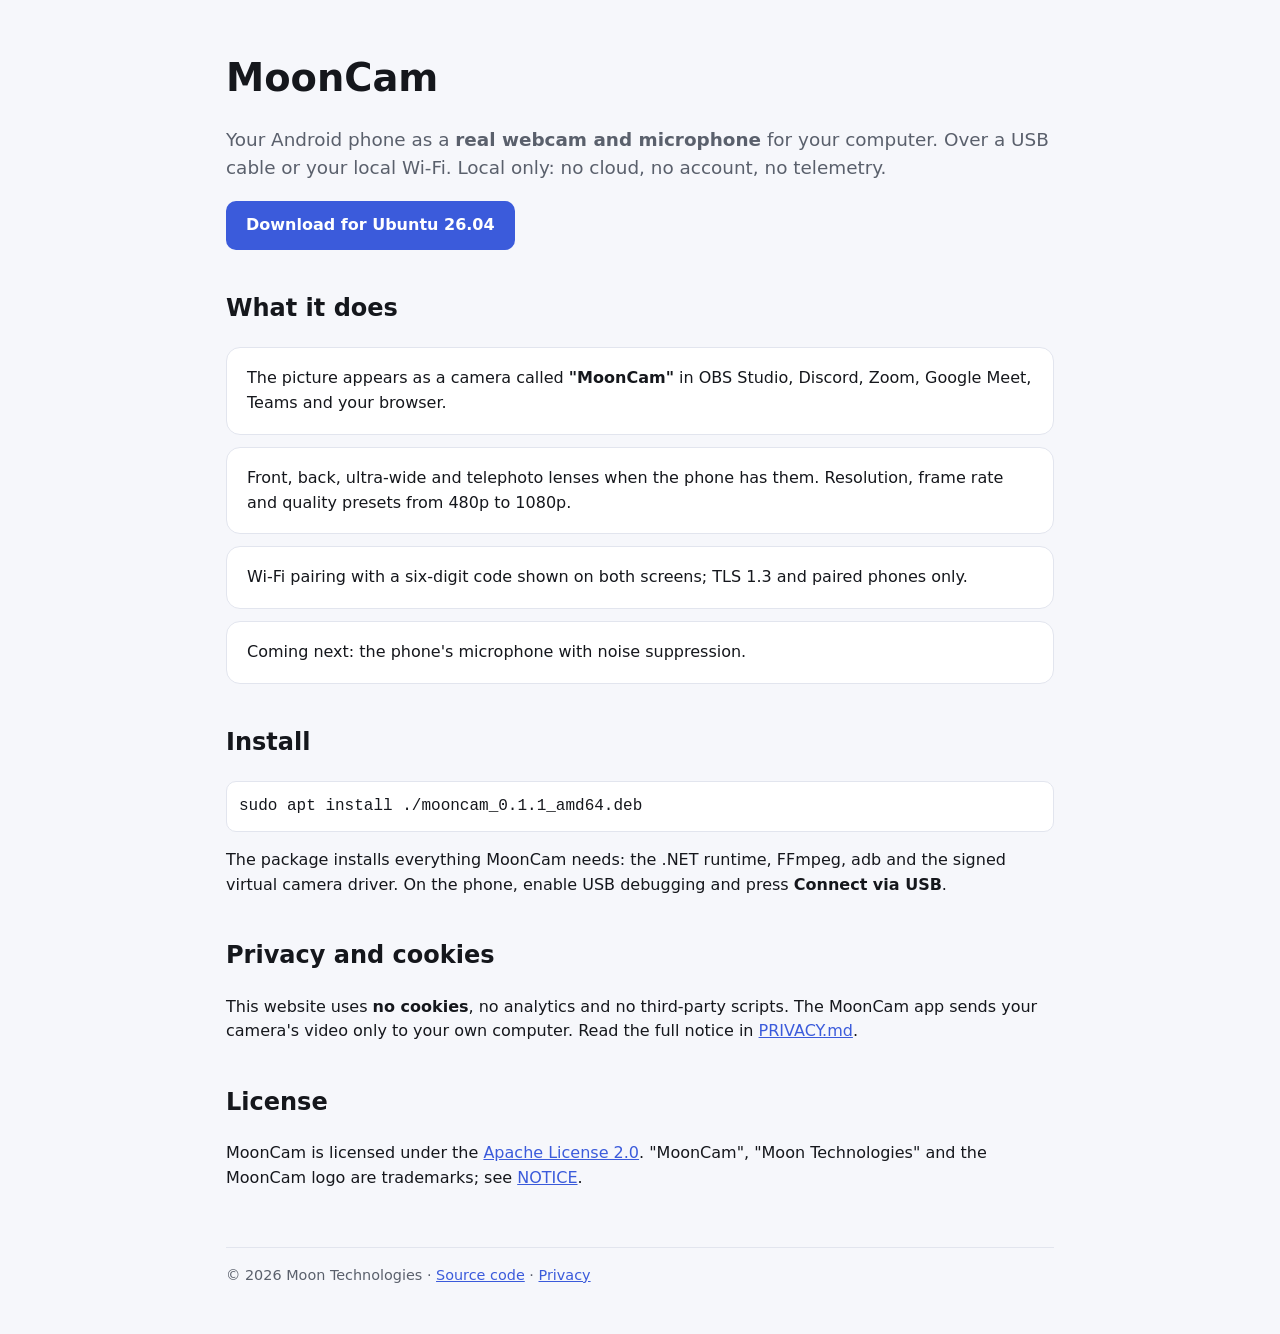
==== docs/index.html @ da008c81 "Add the MoonCam web page and a privacy and cookies notice Co-Authored-By: Claude Haiku 5.5 <noreply@" ====
<!doctype html>
<html lang="en">
<head>
<meta charset="utf-8">
<meta name="viewport" content="width=device-width, initial-scale=1">
<title>MoonCam — your phone as a webcam and microphone for Linux</title>
<meta name="description" content="MoonCam turns your Android phone into a webcam and microphone for Linux over USB or Wi-Fi. Local only, no account, no telemetry.">
<style>
  :root { --bg:#f6f7fb; --fg:#15171c; --muted:#5a606c; --accent:#3b5bdb; --card:#ffffff; --line:#e2e5ee; }
  @media (prefers-color-scheme: dark) {
    :root:not([data-theme="light"]) { --bg:#0e1015; --fg:#eef0f5; --muted:#a3a9b6; --accent:#8ea5ff; --card:#171a22; --line:#262b36; }
  }
  :root[data-theme="dark"] { --bg:#0e1015; --fg:#eef0f5; --muted:#a3a9b6; --accent:#8ea5ff; --card:#171a22; --line:#262b36; }
  * { box-sizing: border-box; }
  body { margin:0; background:var(--bg); color:var(--fg); font:16px/1.55 system-ui, -apple-system, "Segoe UI", sans-serif; }
  main { max-width: 860px; margin: 0 auto; padding: 48px 16px; }
  h1 { font-size: 2.4rem; margin: 0 0 8px; }
  h2 { margin-top: 40px; }
  p.lead { color: var(--muted); font-size: 1.15rem; }
  .btn { display:inline-block; background:var(--accent); color:#fff; padding:12px 20px; border-radius:10px; text-decoration:none; font-weight:600; }
  .card { background:var(--card); border:1px solid var(--line); border-radius:14px; padding:18px 20px; margin:12px 0; }
  code, pre { font-family: ui-monospace, "SFMono-Regular", Menlo, monospace; }
  pre { background:var(--card); border:1px solid var(--line); border-radius:10px; padding:12px; overflow-x:auto; }
  footer { margin-top:56px; color:var(--muted); font-size:.9rem; border-top:1px solid var(--line); padding-top:16px; }
  a { color: var(--accent); }
</style>
</head>
<body>
<main>
  <h1>MoonCam</h1>
  <p class="lead">Your Android phone as a <b>real webcam and microphone</b> for your computer. Over a USB cable or your
  local Wi-Fi. Local only: no cloud, no account, no telemetry.</p>
  <p><a class="btn" href="https://github.com/Moon-TechnologiesCO/MoonCam/releases/latest">Download for Ubuntu 26.04</a></p>

  <h2>What it does</h2>
  <div class="card">The picture appears as a camera called <b>"MoonCam"</b> in OBS Studio, Discord, Zoom, Google Meet,
  Teams and your browser.</div>
  <div class="card">Front, back, ultra-wide and telephoto lenses when the phone has them. Resolution, frame rate and
  quality presets from 480p to 1080p.</div>
  <div class="card">Wi-Fi pairing with a six-digit code shown on both screens; TLS 1.3 and paired phones only.</div>
  <div class="card">Coming next: the phone's microphone with noise suppression.</div>

  <h2>Install</h2>
  <pre>sudo apt install ./mooncam_0.1.1_amd64.deb</pre>
  <p>The package installs everything MoonCam needs: the .NET runtime, FFmpeg, adb and the signed virtual camera
  driver. On the phone, enable USB debugging and press <b>Connect via USB</b>.</p>

  <h2>Privacy and cookies</h2>
  <p>This website uses <b>no cookies</b>, no analytics and no third-party scripts. The MoonCam app sends your
  camera's video only to your own computer. Read the full notice in <a href="https://github.com/Moon-TechnologiesCO/MoonCam/blob/main/PRIVACY.md">PRIVACY.md</a>.</p>

  <h2>License</h2>
  <p>MoonCam is licensed under the <a href="https://github.com/Moon-TechnologiesCO/MoonCam/blob/main/LICENSE">Apache License 2.0</a>.
  "MoonCam", "Moon Technologies" and the MoonCam logo are trademarks; see <a href="https://github.com/Moon-TechnologiesCO/MoonCam/blob/main/NOTICE">NOTICE</a>.</p>

  <footer>© 2026 Moon Technologies · <a href="https://github.com/Moon-TechnologiesCO/MoonCam">Source code</a> · <a href="https://github.com/Moon-TechnologiesCO/MoonCam/blob/main/PRIVACY.md">Privacy</a></footer>
</main>
</body>
</html>
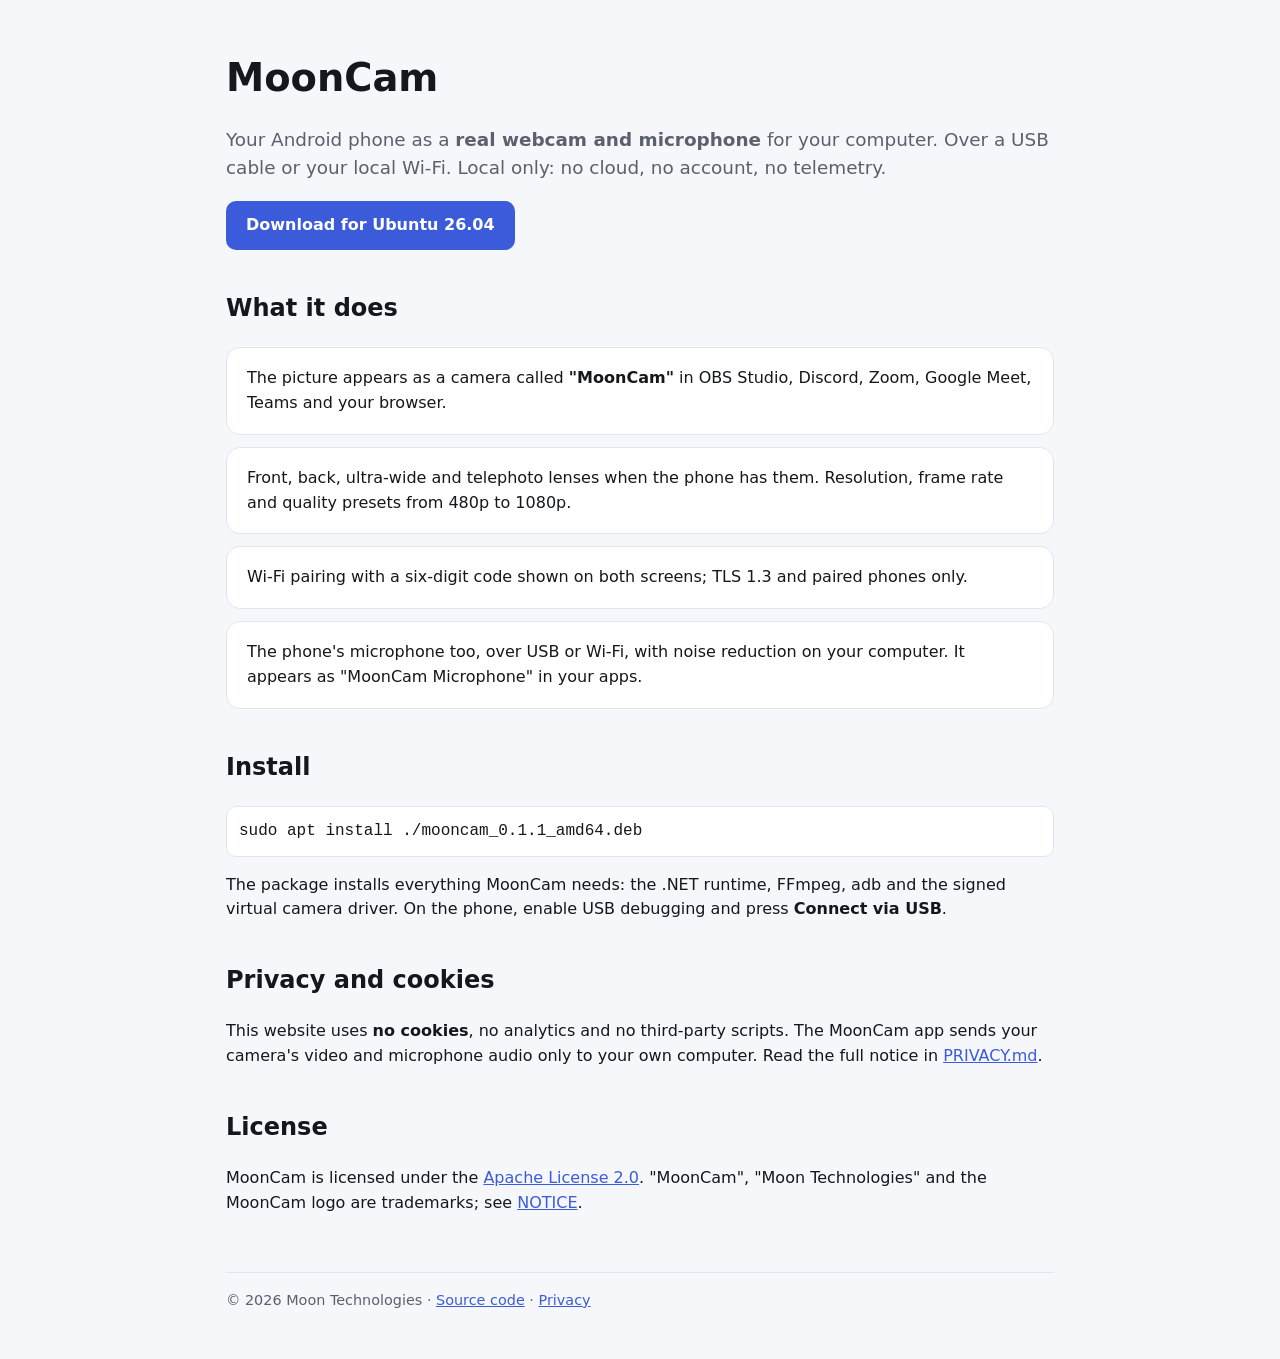
==== commit 33ef0b1c: "Stream the phone's microphone to a MoonCam Microphone source Desktop - VirtualMicrophone: PCM from t" ====
--- a/docs/index.html
+++ b/docs/index.html
@@ -38,7 +38,7 @@
   <div class="card">Front, back, ultra-wide and telephoto lenses when the phone has them. Resolution, frame rate and
   quality presets from 480p to 1080p.</div>
   <div class="card">Wi-Fi pairing with a six-digit code shown on both screens; TLS 1.3 and paired phones only.</div>
-  <div class="card">Coming next: the phone's microphone with noise suppression.</div>
+  <div class="card">The phone's microphone too, over USB or Wi-Fi, with noise reduction on your computer. It appears as "MoonCam Microphone" in your apps.</div>
 
   <h2>Install</h2>
   <pre>sudo apt install ./mooncam_0.1.1_amd64.deb</pre>
@@ -47,7 +47,7 @@
 
   <h2>Privacy and cookies</h2>
   <p>This website uses <b>no cookies</b>, no analytics and no third-party scripts. The MoonCam app sends your
-  camera's video only to your own computer. Read the full notice in <a href="https://github.com/Moon-TechnologiesCO/MoonCam/blob/main/PRIVACY.md">PRIVACY.md</a>.</p>
+  camera's video and microphone audio only to your own computer. Read the full notice in <a href="https://github.com/Moon-TechnologiesCO/MoonCam/blob/main/PRIVACY.md">PRIVACY.md</a>.</p>
 
   <h2>License</h2>
   <p>MoonCam is licensed under the <a href="https://github.com/Moon-TechnologiesCO/MoonCam/blob/main/LICENSE">Apache License 2.0</a>.
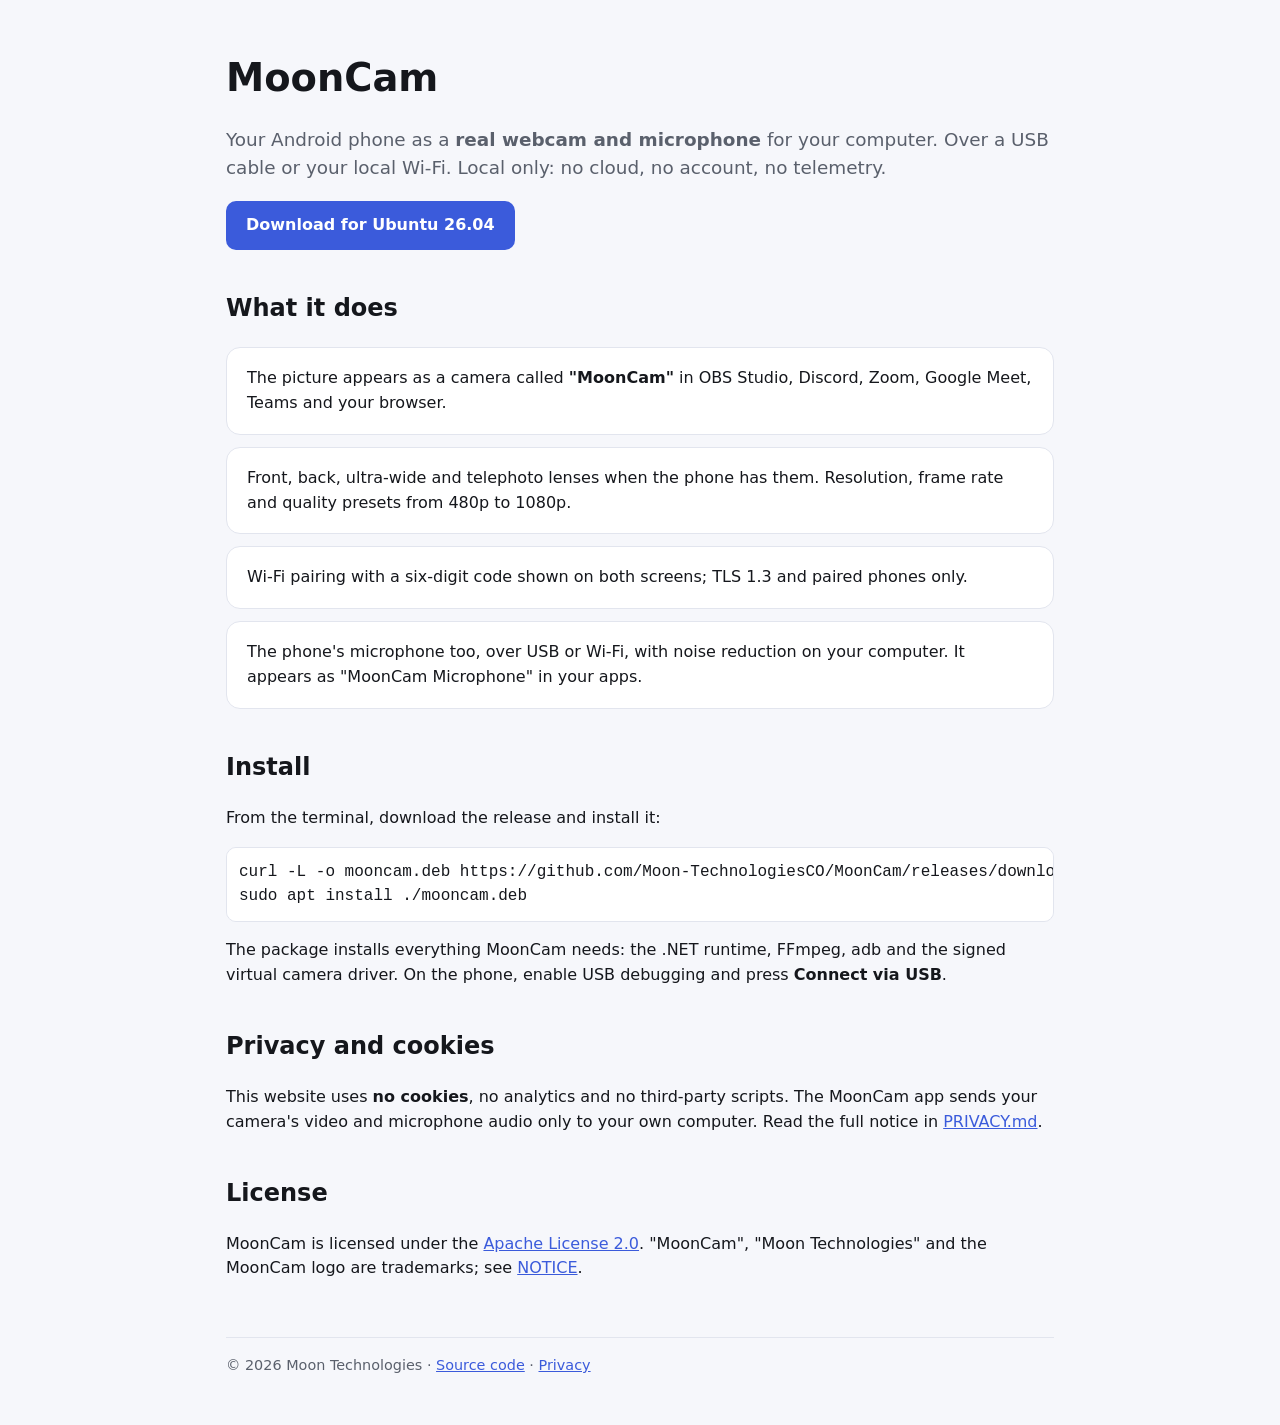
==== commit dc06cd91: "Web: download the release from the terminal with curl Co-Authored-By: Claude Haiku 5.5 <noreply@anth" ====
--- a/docs/index.html
+++ b/docs/index.html
@@ -41,7 +41,9 @@
   <div class="card">The phone's microphone too, over USB or Wi-Fi, with noise reduction on your computer. It appears as "MoonCam Microphone" in your apps.</div>
 
   <h2>Install</h2>
-  <pre>sudo apt install ./mooncam_0.1.1_amd64.deb</pre>
+  <p>From the terminal, download the release and install it:</p>
+  <pre>curl -L -o mooncam.deb https://github.com/Moon-TechnologiesCO/MoonCam/releases/download/v0.1.1/mooncam_0.1.1_amd64.deb
+sudo apt install ./mooncam.deb</pre>
   <p>The package installs everything MoonCam needs: the .NET runtime, FFmpeg, adb and the signed virtual camera
   driver. On the phone, enable USB debugging and press <b>Connect via USB</b>.</p>
 
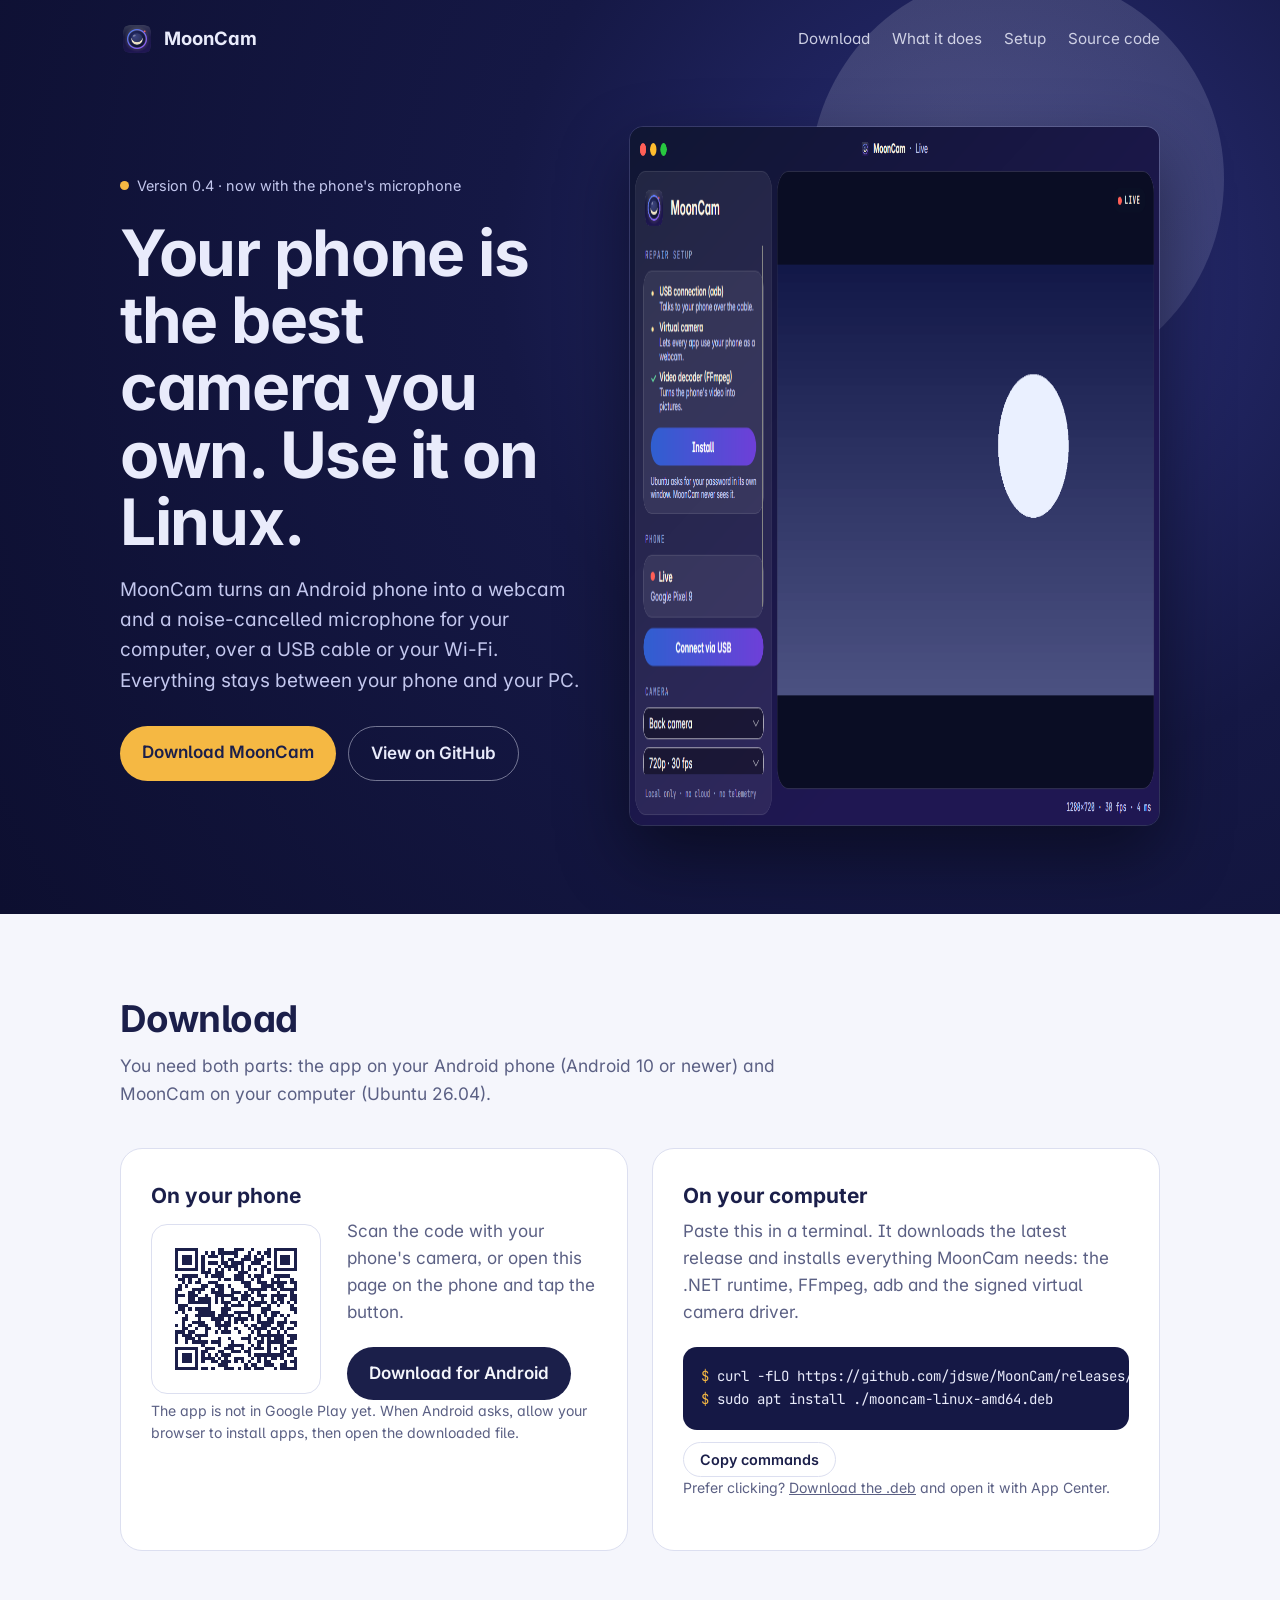
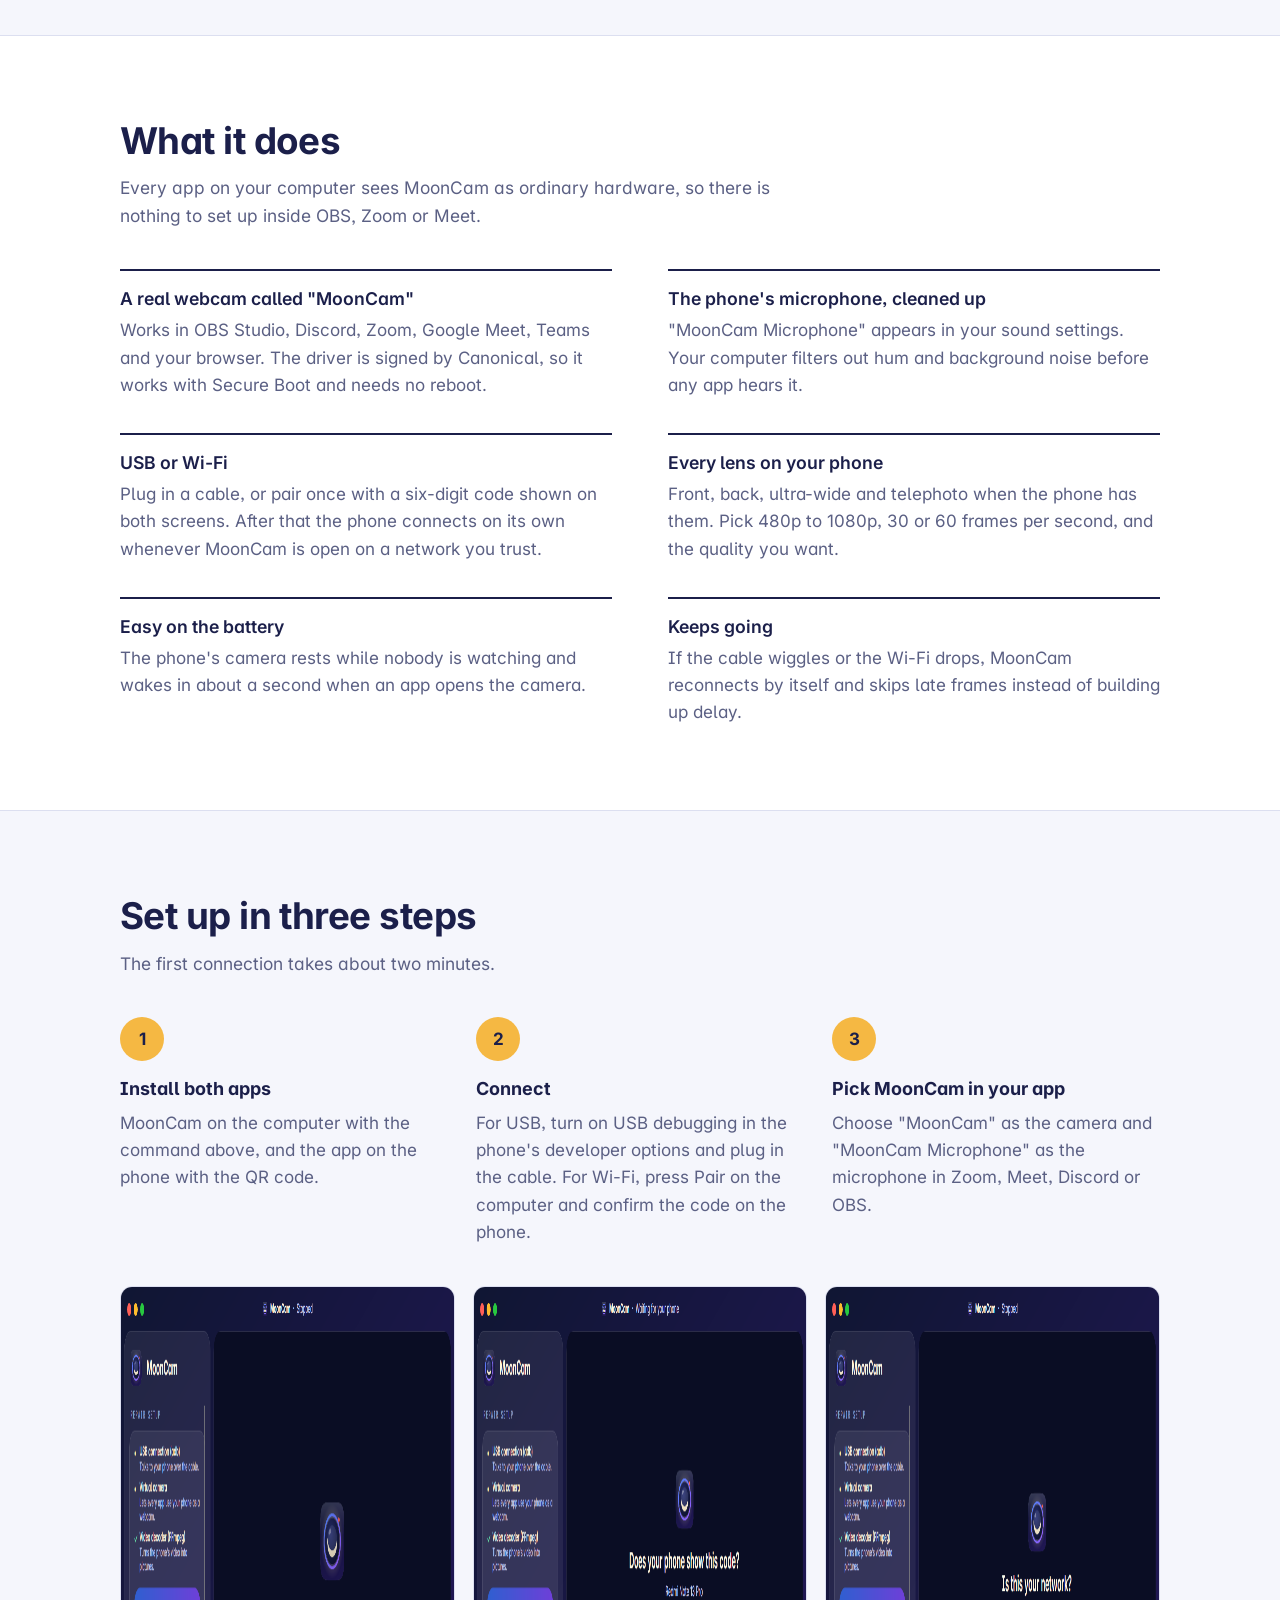
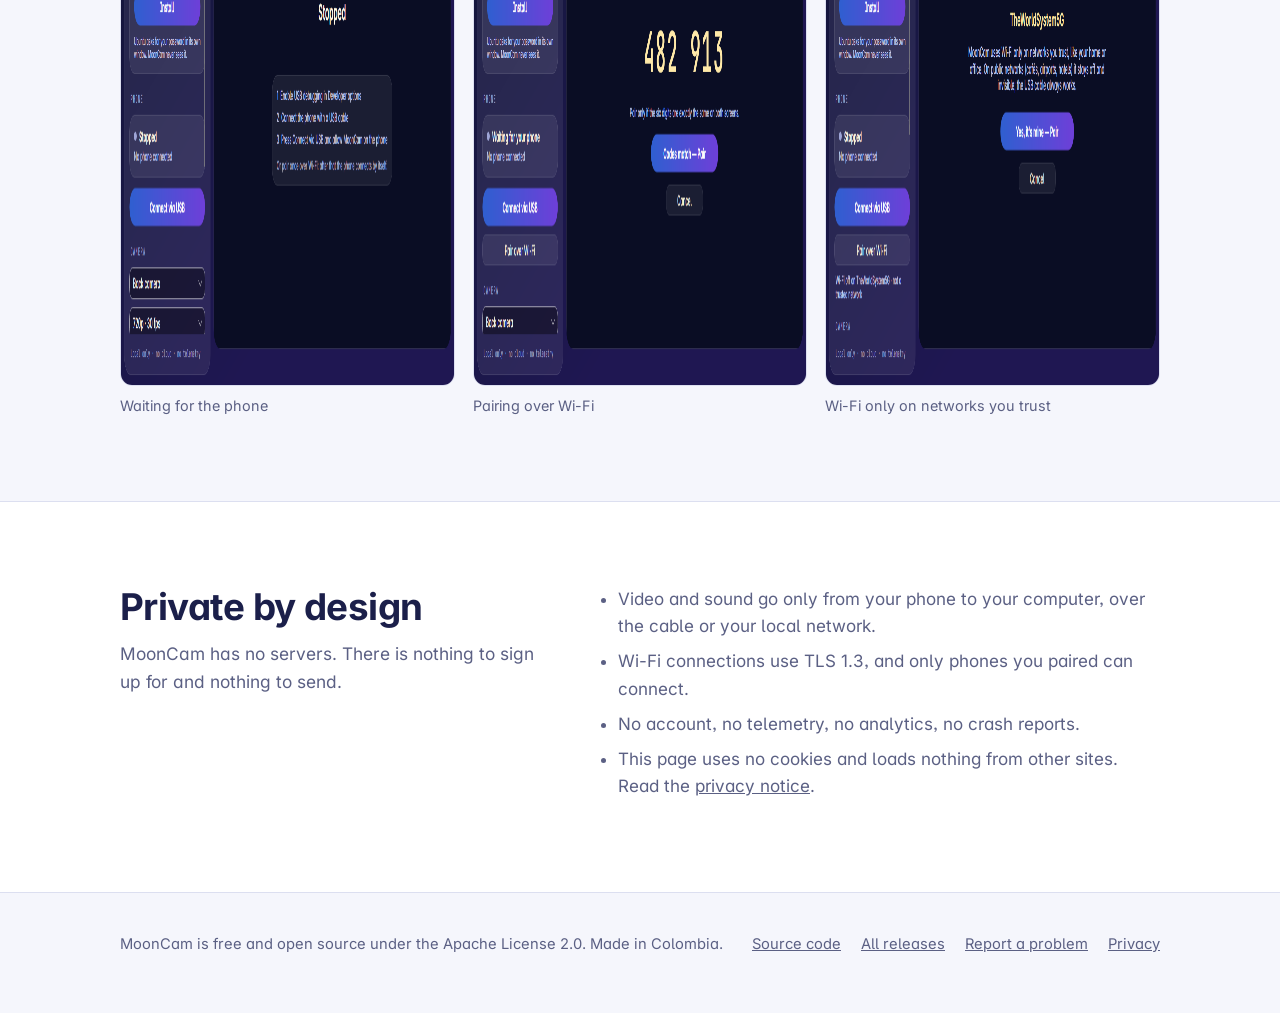
==== commit 8aa6b559: "MoonCam 0.4.0: new website, README and release layout - Website: what MoonCam does, a QR code that d" ====
--- a/docs/index.html
+++ b/docs/index.html
@@ -3,59 +3,259 @@
 <head>
 <meta charset="utf-8">
 <meta name="viewport" content="width=device-width, initial-scale=1">
-<title>MoonCam — your phone as a webcam and microphone for Linux</title>
-<meta name="description" content="MoonCam turns your Android phone into a webcam and microphone for Linux over USB or Wi-Fi. Local only, no account, no telemetry.">
+<title>MoonCam</title>
+<meta name="description" content="MoonCam turns your Android phone into a webcam and a noise-cancelled microphone for Linux, over USB or Wi-Fi. Local only: no cloud, no account, no telemetry.">
+<link rel="icon" href="img/icon.png">
 <style>
-  :root { --bg:#f6f7fb; --fg:#15171c; --muted:#5a606c; --accent:#3b5bdb; --card:#ffffff; --line:#e2e5ee; }
+  @font-face { font-family: "Moon Sans"; src: url(fonts/MoonSans-Regular.ttf) format("truetype"); font-weight: 400; font-display: swap; }
+  @font-face { font-family: "Moon Sans"; src: url(fonts/MoonSans-SemiBold.ttf) format("truetype"); font-weight: 600; font-display: swap; }
+  @font-face { font-family: "Moon Sans"; src: url(fonts/MoonSans-Bold.ttf) format("truetype"); font-weight: 700; font-display: swap; }
+  @font-face { font-family: "Moon Mono"; src: url(fonts/MoonMono-Regular.ttf) format("truetype"); font-weight: 400; font-display: swap; }
+
+  :root {
+    --night: #151845;      /* hero sky */
+    --night-deep: #0d0f30;
+    --moon: #e9ebfb;       /* text on the night sky */
+    --amber: #f5b843;      /* the "live" light */
+    --paper: #f5f6fc;
+    --ink: #1b1f4a;
+    --muted: #5b6084;
+    --line: #dcdff0;
+    --panel: #ffffff;
+    --code-bg: #151845;
+    --code-fg: #e9ebfb;
+  }
   @media (prefers-color-scheme: dark) {
-    :root:not([data-theme="light"]) { --bg:#0e1015; --fg:#eef0f5; --muted:#a3a9b6; --accent:#8ea5ff; --card:#171a22; --line:#262b36; }
-  }
-  :root[data-theme="dark"] { --bg:#0e1015; --fg:#eef0f5; --muted:#a3a9b6; --accent:#8ea5ff; --card:#171a22; --line:#262b36; }
+    :root:not([data-theme="light"]) {
+      --paper: #0f1130; --ink: #e9ebfb; --muted: #a3a8cc; --line: #262a5a; --panel: #171a42; --code-bg: #0a0b24;
+    }
+  }
+  :root[data-theme="dark"] { --paper: #0f1130; --ink: #e9ebfb; --muted: #a3a8cc; --line: #262a5a; --panel: #171a42; --code-bg: #0a0b24; }
+
   * { box-sizing: border-box; }
-  body { margin:0; background:var(--bg); color:var(--fg); font:16px/1.55 system-ui, -apple-system, "Segoe UI", sans-serif; }
-  main { max-width: 860px; margin: 0 auto; padding: 48px 16px; }
-  h1 { font-size: 2.4rem; margin: 0 0 8px; }
-  h2 { margin-top: 40px; }
-  p.lead { color: var(--muted); font-size: 1.15rem; }
-  .btn { display:inline-block; background:var(--accent); color:#fff; padding:12px 20px; border-radius:10px; text-decoration:none; font-weight:600; }
-  .card { background:var(--card); border:1px solid var(--line); border-radius:14px; padding:18px 20px; margin:12px 0; }
-  code, pre { font-family: ui-monospace, "SFMono-Regular", Menlo, monospace; }
-  pre { background:var(--card); border:1px solid var(--line); border-radius:10px; padding:12px; overflow-x:auto; }
-  footer { margin-top:56px; color:var(--muted); font-size:.9rem; border-top:1px solid var(--line); padding-top:16px; }
-  a { color: var(--accent); }
+  html { scroll-behavior: smooth; }
+  @media (prefers-reduced-motion: reduce) { html { scroll-behavior: auto; } * { animation: none !important; } }
+  body { margin: 0; background: var(--paper); color: var(--ink); font: 17px/1.6 "Moon Sans", system-ui, sans-serif; }
+  a { color: inherit; }
+  a:focus-visible, button:focus-visible { outline: 3px solid var(--amber); outline-offset: 3px; border-radius: 6px; }
+  img { max-width: 100%; display: block; }
+  .wrap { max-width: 1080px; margin: 0 auto; padding: 0 20px; }
+
+  /* Hero: the night sky with the moon rising behind the app. */
+  .hero { background: radial-gradient(circle at 78% 30%, #2a2f78 0, var(--night) 42%, var(--night-deep) 100%); color: var(--moon); overflow: hidden; }
+  .top { display: flex; align-items: center; justify-content: space-between; padding: 22px 0; }
+  .brand { display: flex; align-items: center; gap: 10px; font-weight: 700; font-size: 1.15rem; text-decoration: none; }
+  .brand img { width: 34px; height: 34px; }
+  .top nav { display: flex; gap: 22px; font-size: .95rem; }
+  .top nav a { text-decoration: none; opacity: .85; }
+  .top nav a:hover { opacity: 1; text-decoration: underline; }
+  .hero-grid { display: grid; grid-template-columns: 1fr 1.15fr; gap: 48px; align-items: center; padding: 48px 0 88px; }
+  .hero h1 { font-size: clamp(2.4rem, 5.4vw, 4rem); line-height: 1.05; letter-spacing: -.02em; margin: 0 0 20px; font-weight: 700; }
+  .hero p { font-size: 1.18rem; color: #c3c7ee; max-width: 32em; margin: 0 0 30px; }
+  .live { display: inline-flex; align-items: center; gap: 8px; font-size: .9rem; color: #c3c7ee; margin-bottom: 22px; }
+  .live::before { content: ""; width: 9px; height: 9px; border-radius: 50%; background: var(--amber); box-shadow: 0 0 0 0 rgba(245,184,67,.6); animation: pulse 2.4s infinite; }
+  @keyframes pulse { 70% { box-shadow: 0 0 0 10px rgba(245,184,67,0); } 100% { box-shadow: 0 0 0 0 rgba(245,184,67,0); } }
+  .actions { display: flex; flex-wrap: wrap; gap: 12px; }
+  .btn { display: inline-block; padding: 13px 22px; border-radius: 999px; font-weight: 600; text-decoration: none; }
+  .btn-amber { background: var(--amber); color: #1b1f4a; }
+  .btn-amber:hover { background: #ffc85c; }
+  .btn-ghost { border: 1.5px solid rgba(233,235,251,.45); color: var(--moon); }
+  .btn-ghost:hover { border-color: var(--moon); }
+  .shot { position: relative; }
+  .shot::before { content: ""; position: absolute; width: 78%; aspect-ratio: 1; right: -12%; top: -22%; border-radius: 50%;
+    background: radial-gradient(circle at 35% 35%, #fdfbf2, #d8dcf3 60%, #b9bfe6); opacity: .16; }
+  .shot img { position: relative; border-radius: 14px; box-shadow: 0 30px 70px rgba(0,0,0,.45); border: 1px solid rgba(255,255,255,.12); }
+
+  section { padding: 84px 0; }
+  h2 { font-size: clamp(1.7rem, 3vw, 2.3rem); letter-spacing: -.015em; line-height: 1.15; margin: 0 0 12px; }
+  .intro { color: var(--muted); max-width: 40em; margin: 0 0 40px; font-size: 1.08rem; }
+
+  /* Download: phone and computer side by side. */
+  .get { display: grid; grid-template-columns: 1fr 1fr; gap: 24px; }
+  .panel { background: var(--panel); border: 1px solid var(--line); border-radius: 22px; padding: 30px; min-width: 0; }
+  .btn { white-space: nowrap; }
+  .panel h3 { margin: 0 0 6px; font-size: 1.3rem; }
+  .panel p { color: var(--muted); margin: 0 0 20px; }
+  .phone { display: grid; grid-template-columns: 170px 1fr; gap: 26px; align-items: center; }
+  .qr { background: #fff; border-radius: 16px; padding: 10px; border: 1px solid var(--line); }
+  .btn-ink { background: var(--ink); color: var(--paper); }
+  .small { font-size: .88rem; color: var(--muted); margin-top: 14px; }
+  .cmd { position: relative; background: var(--code-bg); color: var(--code-fg); border-radius: 14px; padding: 18px 18px 18px 18px; font: 14px/1.7 "Moon Mono", ui-monospace, monospace; overflow-x: auto; white-space: pre; margin: 0; }
+  .cmd .p { color: var(--amber); user-select: none; }
+  .copy { margin-top: 12px; font: 600 .9rem "Moon Sans", sans-serif; background: transparent; color: var(--ink); border: 1.5px solid var(--line); border-radius: 999px; padding: 8px 16px; cursor: pointer; }
+  .copy:hover { border-color: var(--ink); }
+
+  /* What it does: plain two-column list, no cards. */
+  .features { display: grid; grid-template-columns: repeat(2, 1fr); gap: 34px 56px; margin: 0; }
+  .features dt { font-weight: 600; font-size: 1.1rem; margin-bottom: 4px; }
+  .features dd { margin: 0; color: var(--muted); }
+  .features div { border-top: 2px solid var(--ink); padding-top: 14px; }
+
+  /* Setup is a real sequence, so it is numbered. */
+  .steps { counter-reset: step; list-style: none; padding: 0; margin: 0; display: grid; grid-template-columns: repeat(3, 1fr); gap: 28px; }
+  .steps li { counter-increment: step; }
+  .steps li::before { content: counter(step); display: grid; place-items: center; width: 44px; height: 44px; border-radius: 50%; background: var(--amber); color: #1b1f4a; font-weight: 700; margin-bottom: 14px; }
+  .steps h3 { margin: 0 0 6px; font-size: 1.12rem; }
+  .steps p { margin: 0; color: var(--muted); }
+
+  .gallery { display: grid; grid-template-columns: repeat(3, 1fr); gap: 18px; margin-top: 40px; }
+  .gallery figure { margin: 0; }
+  .gallery img { border-radius: 12px; border: 1px solid var(--line); }
+  .gallery figcaption { font-size: .9rem; color: var(--muted); margin-top: 8px; }
+
+  .band { background: var(--panel); border-top: 1px solid var(--line); border-bottom: 1px solid var(--line); }
+  .privacy { display: grid; grid-template-columns: 1fr 1.3fr; gap: 48px; }
+  .privacy ul { margin: 0; padding-left: 1.1em; color: var(--muted); }
+  .privacy li { margin-bottom: 8px; }
+
+  footer { padding: 40px 0 56px; color: var(--muted); font-size: .92rem; }
+  footer .wrap { display: flex; flex-wrap: wrap; justify-content: space-between; gap: 16px; }
+  footer nav { display: flex; gap: 20px; flex-wrap: wrap; }
+
+  @media (max-width: 1000px) { .get { grid-template-columns: 1fr; } }
+  @media (max-width: 860px) {
+    .hero-grid, .privacy { grid-template-columns: 1fr; }
+    .hero-grid { padding: 24px 0 64px; gap: 36px; }
+    .features, .steps, .gallery { grid-template-columns: 1fr; }
+    .top nav { display: none; }
+    section { padding: 60px 0; }
+  }
+  @media (max-width: 480px) {
+    .phone { grid-template-columns: 1fr; }
+    .qr { max-width: 200px; }
+    .panel { padding: 22px; }
+  }
 </style>
 </head>
 <body>
+
+<header class="hero">
+  <div class="wrap">
+    <div class="top">
+      <a class="brand" href="#"><img src="img/icon.png" alt="">MoonCam</a>
+      <nav aria-label="Sections">
+        <a href="#download">Download</a>
+        <a href="#features">What it does</a>
+        <a href="#setup">Setup</a>
+        <a href="https://github.com/jdswe/MoonCam">Source code</a>
+      </nav>
+    </div>
+    <div class="hero-grid">
+      <div>
+        <div class="live">Version 0.4 · now with the phone's microphone</div>
+        <h1>Your phone is the best camera you own. Use it on Linux.</h1>
+        <p>MoonCam turns an Android phone into a webcam and a noise-cancelled microphone for your computer, over a USB cable or your Wi-Fi. Everything stays between your phone and your PC.</p>
+        <div class="actions">
+          <a class="btn btn-amber" href="#download">Download MoonCam</a>
+          <a class="btn btn-ghost" href="https://github.com/jdswe/MoonCam">View on GitHub</a>
+        </div>
+      </div>
+      <div class="shot">
+        <img src="screenshots/mooncam-live.png" width="1080" height="700" alt="The MoonCam window on Linux showing the live picture from the phone's camera">
+      </div>
+    </div>
+  </div>
+</header>
+
 <main>
-  <h1>MoonCam</h1>
-  <p class="lead">Your Android phone as a <b>real webcam and microphone</b> for your computer. Over a USB cable or your
-  local Wi-Fi. Local only: no cloud, no account, no telemetry.</p>
-  <p><a class="btn" href="https://github.com/Moon-TechnologiesCO/MoonCam/releases/latest">Download for Ubuntu 26.04</a></p>
-
-  <h2>What it does</h2>
-  <div class="card">The picture appears as a camera called <b>"MoonCam"</b> in OBS Studio, Discord, Zoom, Google Meet,
-  Teams and your browser.</div>
-  <div class="card">Front, back, ultra-wide and telephoto lenses when the phone has them. Resolution, frame rate and
-  quality presets from 480p to 1080p.</div>
-  <div class="card">Wi-Fi pairing with a six-digit code shown on both screens; TLS 1.3 and paired phones only.</div>
-  <div class="card">The phone's microphone too, over USB or Wi-Fi, with noise reduction on your computer. It appears as "MoonCam Microphone" in your apps.</div>
-
-  <h2>Install</h2>
-  <p>From the terminal, download the release and install it:</p>
-  <pre>curl -L -o mooncam.deb https://github.com/Moon-TechnologiesCO/MoonCam/releases/download/v0.1.1/mooncam_0.1.1_amd64.deb
-sudo apt install ./mooncam.deb</pre>
-  <p>The package installs everything MoonCam needs: the .NET runtime, FFmpeg, adb and the signed virtual camera
-  driver. On the phone, enable USB debugging and press <b>Connect via USB</b>.</p>
-
-  <h2>Privacy and cookies</h2>
-  <p>This website uses <b>no cookies</b>, no analytics and no third-party scripts. The MoonCam app sends your
-  camera's video and microphone audio only to your own computer. Read the full notice in <a href="https://github.com/Moon-TechnologiesCO/MoonCam/blob/main/PRIVACY.md">PRIVACY.md</a>.</p>
-
-  <h2>License</h2>
-  <p>MoonCam is licensed under the <a href="https://github.com/Moon-TechnologiesCO/MoonCam/blob/main/LICENSE">Apache License 2.0</a>.
-  "MoonCam", "Moon Technologies" and the MoonCam logo are trademarks; see <a href="https://github.com/Moon-TechnologiesCO/MoonCam/blob/main/NOTICE">NOTICE</a>.</p>
-
-  <footer>© 2026 Moon Technologies · <a href="https://github.com/Moon-TechnologiesCO/MoonCam">Source code</a> · <a href="https://github.com/Moon-TechnologiesCO/MoonCam/blob/main/PRIVACY.md">Privacy</a></footer>
+  <section id="download">
+    <div class="wrap">
+      <h2>Download</h2>
+      <p class="intro">You need both parts: the app on your Android phone (Android 10 or newer) and MoonCam on your computer (Ubuntu 26.04).</p>
+      <div class="get">
+        <div class="panel">
+          <h3>On your phone</h3>
+          <div class="phone">
+            <img class="qr" src="img/android-qr.svg" width="170" height="170" alt="QR code that downloads the MoonCam app for Android">
+            <div>
+              <p>Scan the code with your phone's camera, or open this page on the phone and tap the button.</p>
+              <a class="btn btn-ink" href="https://github.com/jdswe/MoonCam/releases/latest/download/mooncam-android.apk">Download for Android</a>
+            </div>
+          </div>
+          <p class="small">The app is not in Google Play yet. When Android asks, allow your browser to install apps, then open the downloaded file.</p>
+        </div>
+        <div class="panel">
+          <h3>On your computer</h3>
+          <p>Paste this in a terminal. It downloads the latest release and installs everything MoonCam needs: the .NET runtime, FFmpeg, adb and the signed virtual camera driver.</p>
+<pre class="cmd" id="install"><span class="p">$ </span>curl -fLO https://github.com/jdswe/MoonCam/releases/latest/download/mooncam-linux-amd64.deb
+<span class="p">$ </span>sudo apt install ./mooncam-linux-amd64.deb</pre>
+          <button class="copy" type="button" data-copy="install">Copy commands</button>
+          <p class="small">Prefer clicking? <a href="https://github.com/jdswe/MoonCam/releases/latest/download/mooncam-linux-amd64.deb">Download the .deb</a> and open it with App Center.</p>
+        </div>
+      </div>
+    </div>
+  </section>
+
+  <section id="features" class="band">
+    <div class="wrap">
+      <h2>What it does</h2>
+      <p class="intro">Every app on your computer sees MoonCam as ordinary hardware, so there is nothing to set up inside OBS, Zoom or Meet.</p>
+      <dl class="features">
+        <div><dt>A real webcam called "MoonCam"</dt><dd>Works in OBS Studio, Discord, Zoom, Google Meet, Teams and your browser. The driver is signed by Canonical, so it works with Secure Boot and needs no reboot.</dd></div>
+        <div><dt>The phone's microphone, cleaned up</dt><dd>"MoonCam Microphone" appears in your sound settings. Your computer filters out hum and background noise before any app hears it.</dd></div>
+        <div><dt>USB or Wi-Fi</dt><dd>Plug in a cable, or pair once with a six-digit code shown on both screens. After that the phone connects on its own whenever MoonCam is open on a network you trust.</dd></div>
+        <div><dt>Every lens on your phone</dt><dd>Front, back, ultra-wide and telephoto when the phone has them. Pick 480p to 1080p, 30 or 60 frames per second, and the quality you want.</dd></div>
+        <div><dt>Easy on the battery</dt><dd>The phone's camera rests while nobody is watching and wakes in about a second when an app opens the camera.</dd></div>
+        <div><dt>Keeps going</dt><dd>If the cable wiggles or the Wi-Fi drops, MoonCam reconnects by itself and skips late frames instead of building up delay.</dd></div>
+      </dl>
+    </div>
+  </section>
+
+  <section id="setup">
+    <div class="wrap">
+      <h2>Set up in three steps</h2>
+      <p class="intro">The first connection takes about two minutes.</p>
+      <ol class="steps">
+        <li><h3>Install both apps</h3><p>MoonCam on the computer with the command above, and the app on the phone with the QR code.</p></li>
+        <li><h3>Connect</h3><p>For USB, turn on USB debugging in the phone's developer options and plug in the cable. For Wi-Fi, press Pair on the computer and confirm the code on the phone.</p></li>
+        <li><h3>Pick MoonCam in your app</h3><p>Choose "MoonCam" as the camera and "MoonCam Microphone" as the microphone in Zoom, Meet, Discord or OBS.</p></li>
+      </ol>
+      <div class="gallery">
+        <figure><img src="screenshots/mooncam-waiting.png" width="1080" height="700" alt="MoonCam waiting for a phone, with the connect options" loading="lazy"><figcaption>Waiting for the phone</figcaption></figure>
+        <figure><img src="screenshots/mooncam-pairing.png" width="1080" height="700" alt="Wi-Fi pairing with a six-digit code" loading="lazy"><figcaption>Pairing over Wi-Fi</figcaption></figure>
+        <figure><img src="screenshots/mooncam-trust-network.png" width="1080" height="700" alt="MoonCam asking whether this Wi-Fi network is yours" loading="lazy"><figcaption>Wi-Fi only on networks you trust</figcaption></figure>
+      </div>
+    </div>
+  </section>
+
+  <section class="band">
+    <div class="wrap privacy">
+      <div>
+        <h2>Private by design</h2>
+        <p class="intro">MoonCam has no servers. There is nothing to sign up for and nothing to send.</p>
+      </div>
+      <ul>
+        <li>Video and sound go only from your phone to your computer, over the cable or your local network.</li>
+        <li>Wi-Fi connections use TLS 1.3, and only phones you paired can connect.</li>
+        <li>No account, no telemetry, no analytics, no crash reports.</li>
+        <li>This page uses no cookies and loads nothing from other sites. Read the <a href="https://github.com/jdswe/MoonCam/blob/main/PRIVACY.md">privacy notice</a>.</li>
+      </ul>
+    </div>
+  </section>
 </main>
+
+<footer>
+  <div class="wrap">
+    <span>MoonCam is free and open source under the Apache License 2.0. Made in Colombia.</span>
+    <nav aria-label="Links">
+      <a href="https://github.com/jdswe/MoonCam">Source code</a>
+      <a href="https://github.com/jdswe/MoonCam/releases">All releases</a>
+      <a href="https://github.com/jdswe/MoonCam/issues">Report a problem</a>
+      <a href="https://github.com/jdswe/MoonCam/blob/main/PRIVACY.md">Privacy</a>
+    </nav>
+  </div>
+</footer>
+
+<script>
+  for (const button of document.querySelectorAll("[data-copy]")) {
+    button.addEventListener("click", async () => {
+      const text = [...document.getElementById(button.dataset.copy).childNodes]
+        .filter(n => !(n.classList && n.classList.contains("p"))).map(n => n.textContent).join("").trim();
+      try { await navigator.clipboard.writeText(text); button.textContent = "Copied"; }
+      catch { button.textContent = "Select the text to copy"; }
+      setTimeout(() => (button.textContent = "Copy commands"), 2000);
+    });
+  }
+</script>
 </body>
 </html>
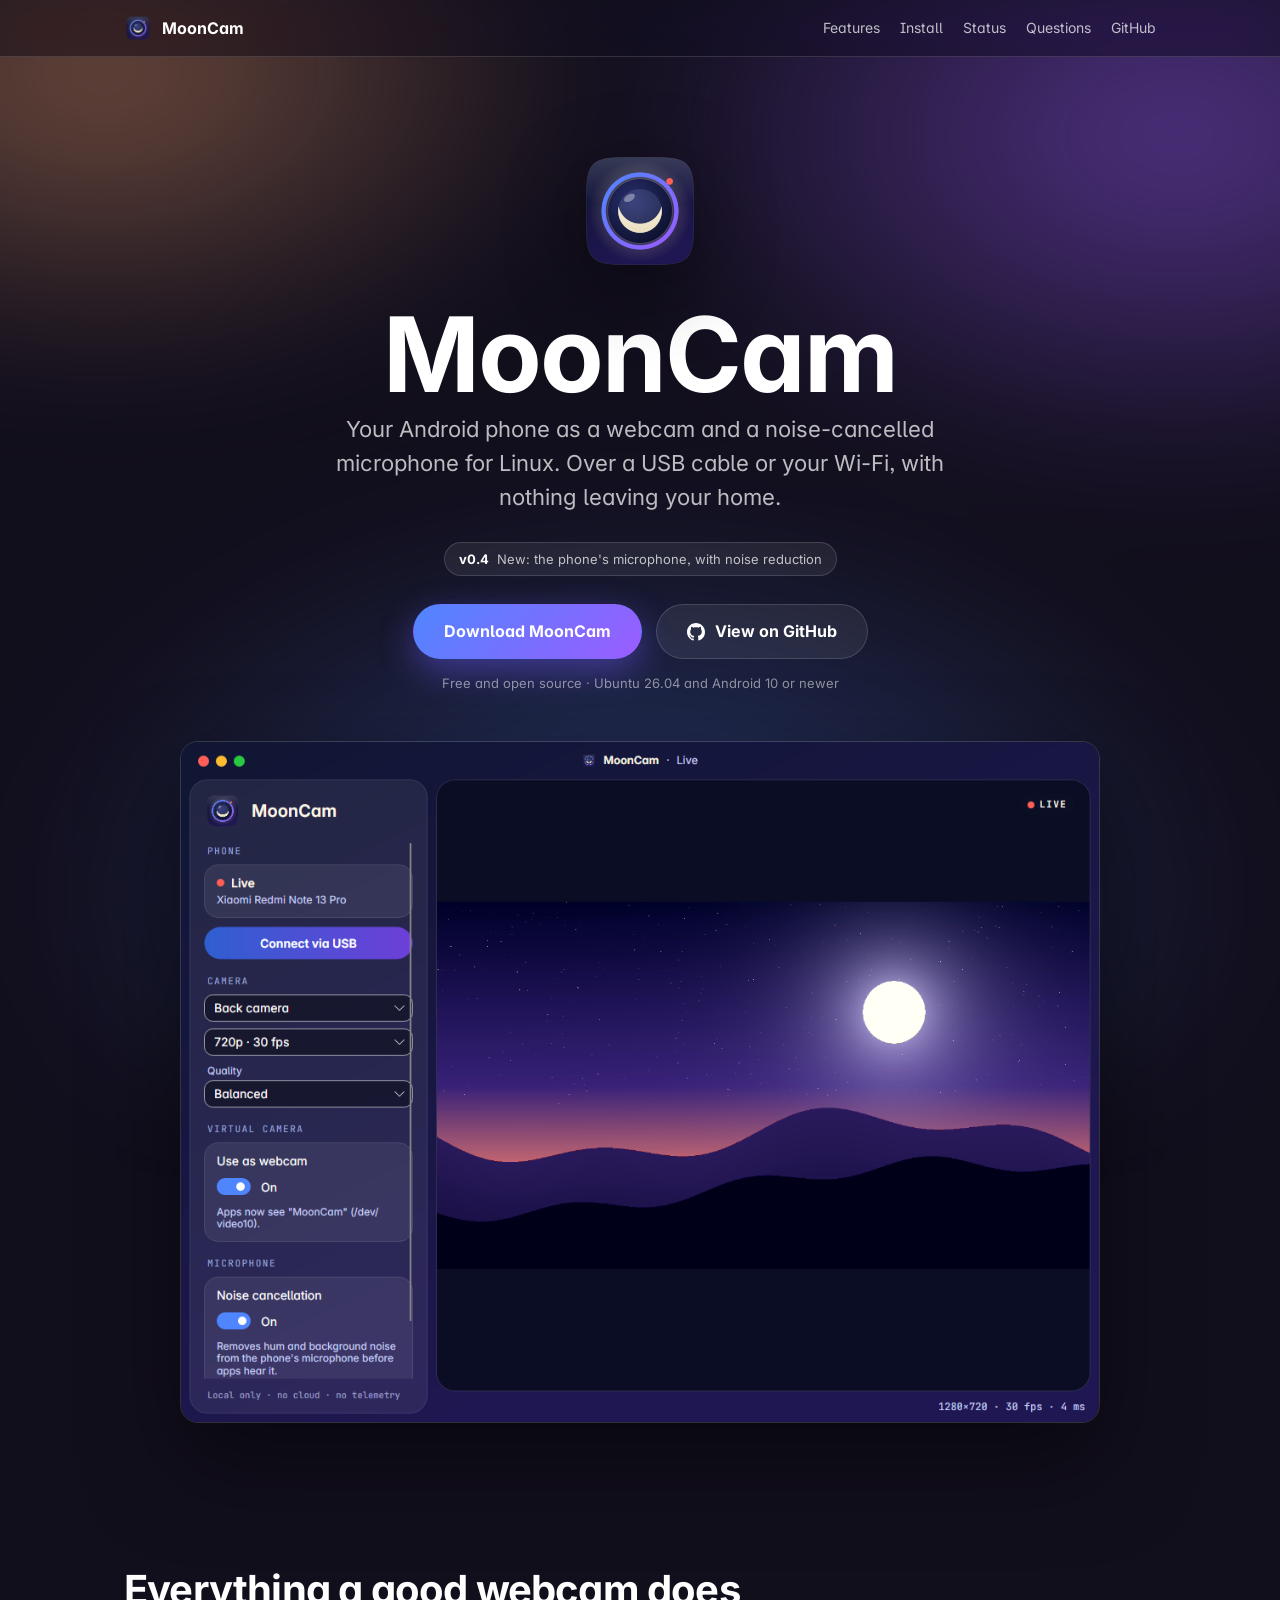
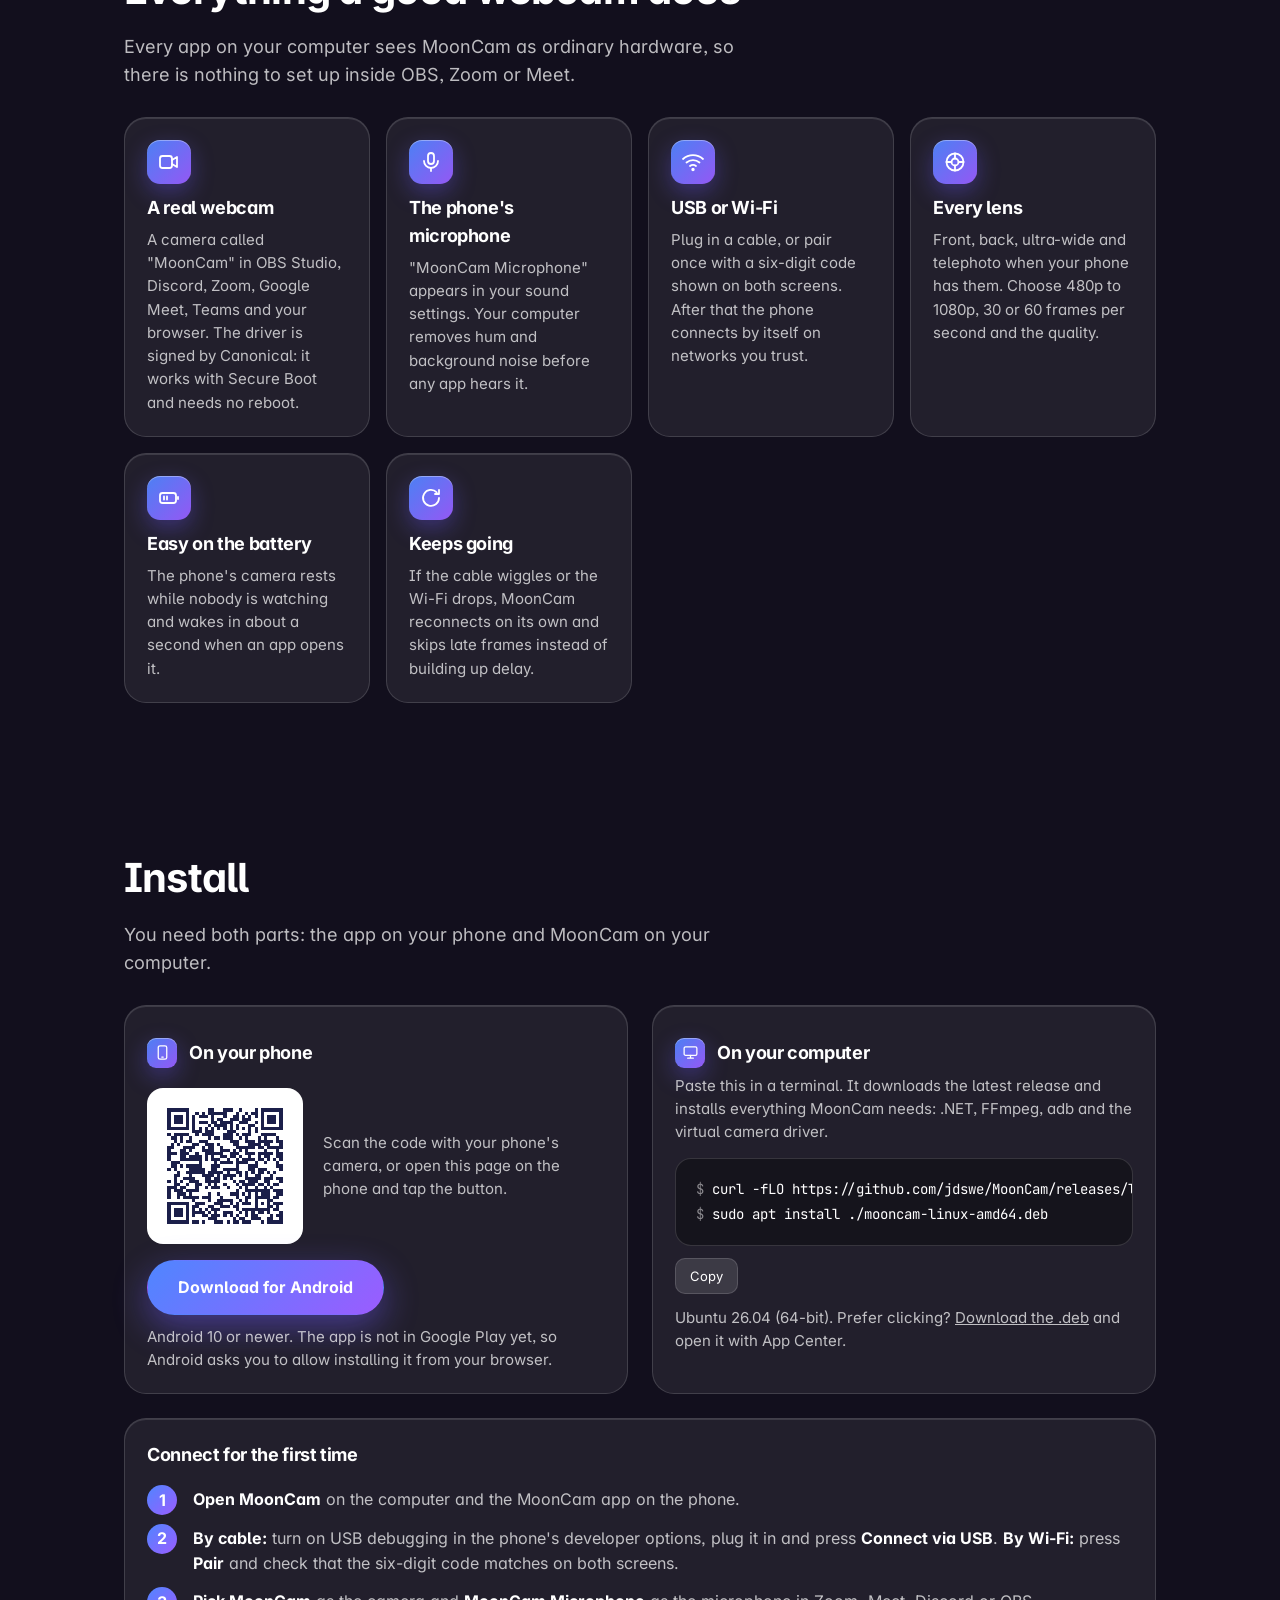
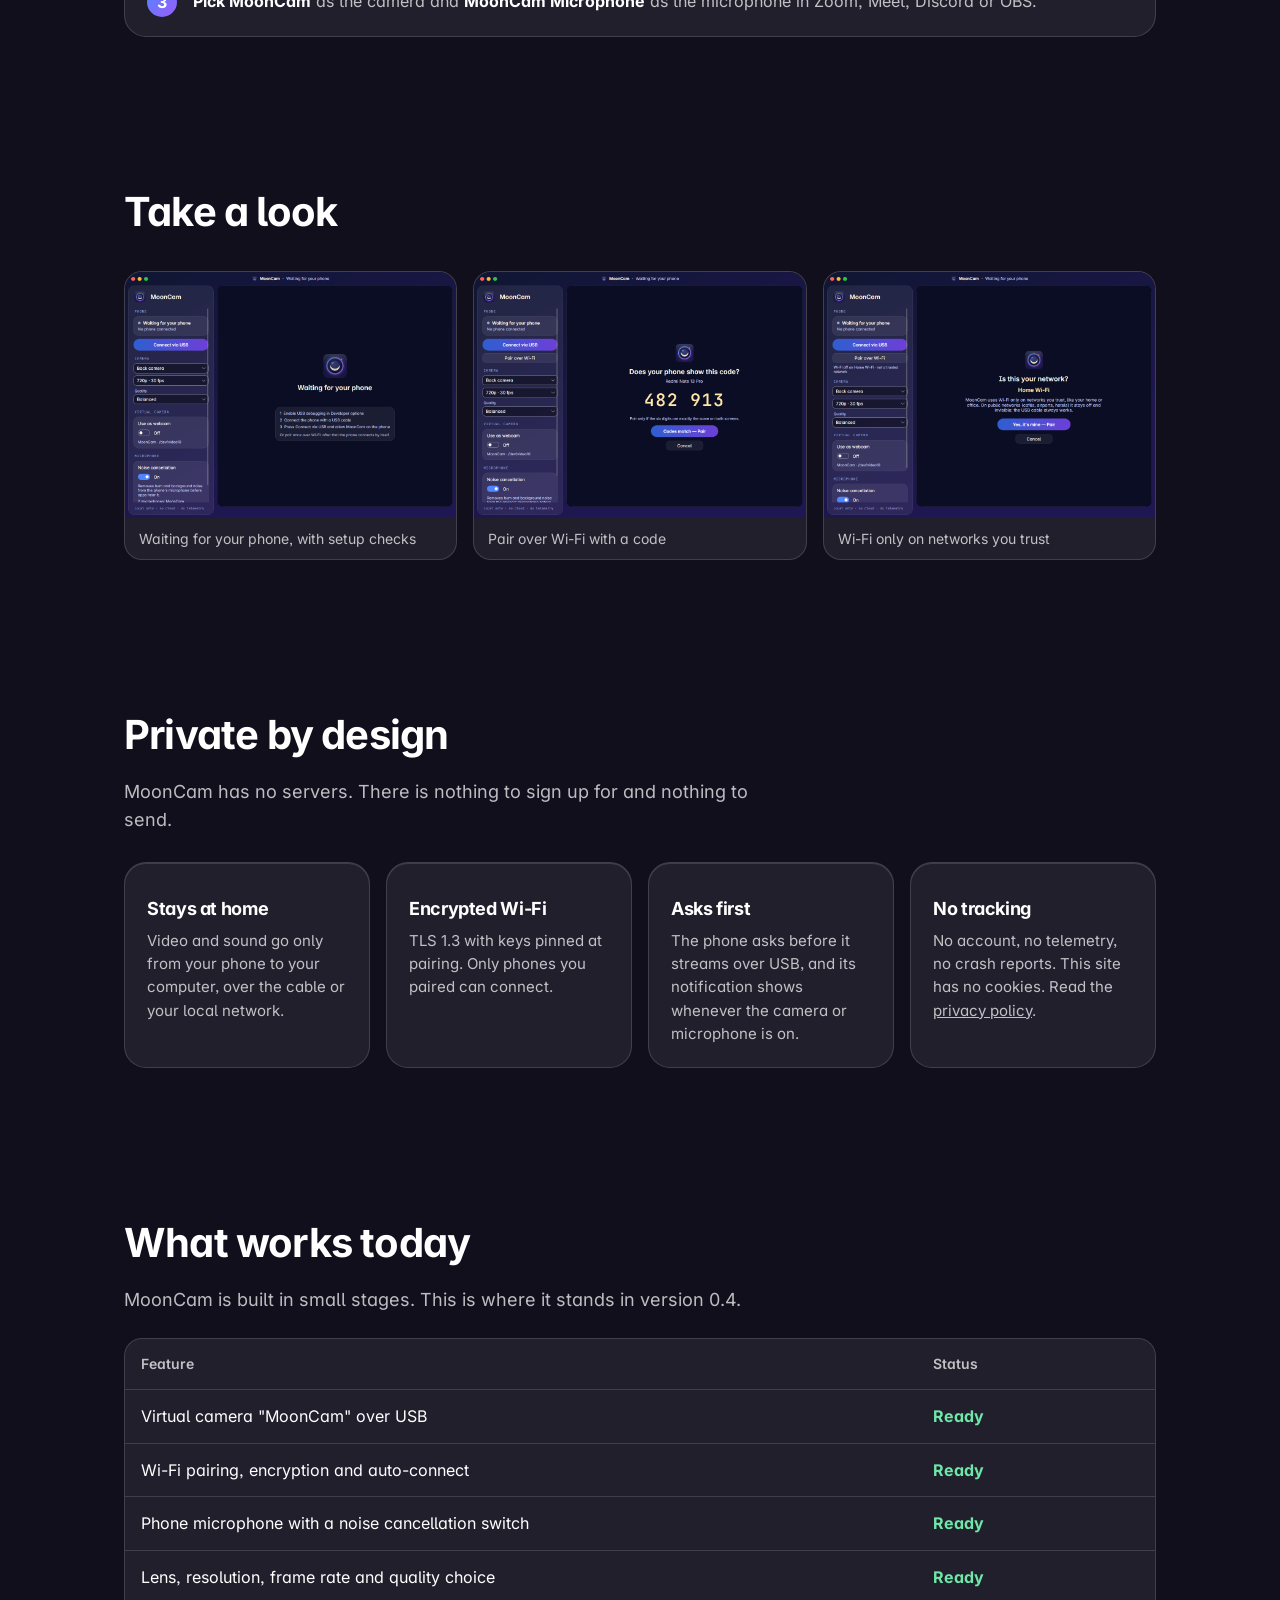
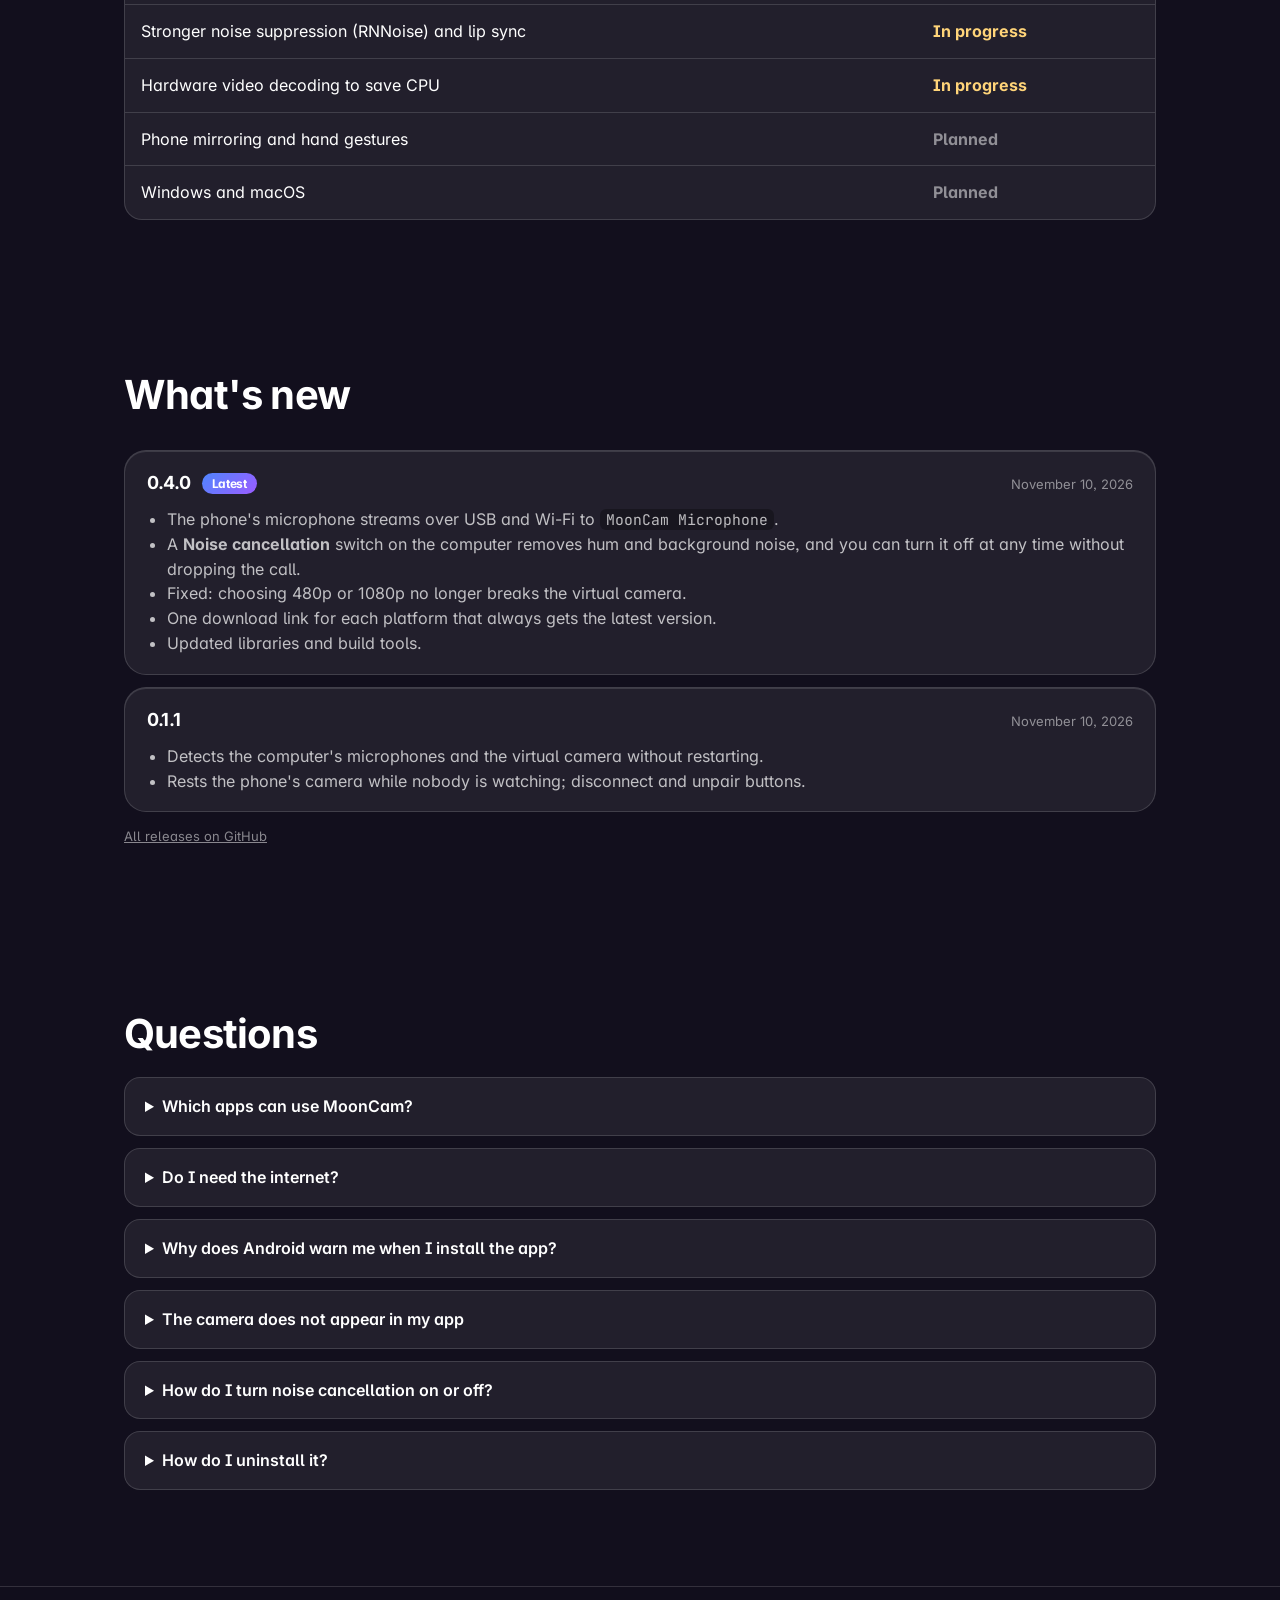
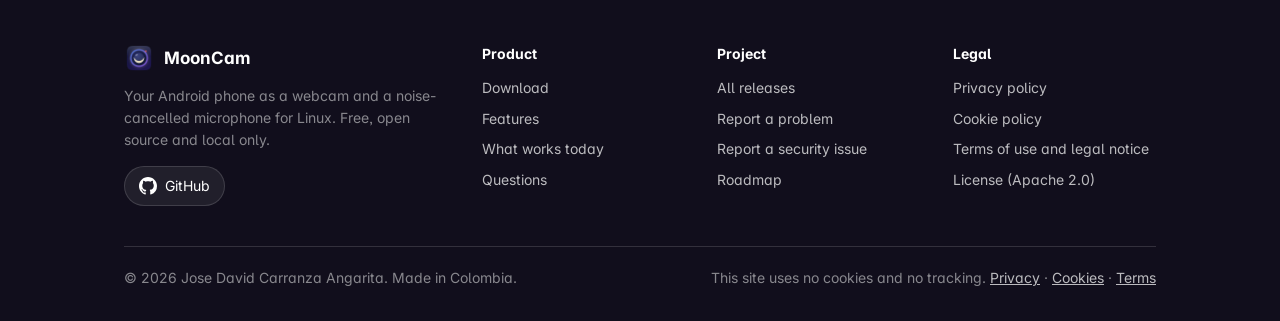
==== commit a0e9f72b: "Website: new design, legal pages and footer; clearer screenshots - Same style as the author's other " ====
--- a/docs/index.html
+++ b/docs/index.html
@@ -3,246 +3,249 @@
 <head>
 <meta charset="utf-8">
 <meta name="viewport" content="width=device-width, initial-scale=1">
-<title>MoonCam</title>
+<title>MoonCam — your phone as a webcam and microphone for Linux</title>
 <meta name="description" content="MoonCam turns your Android phone into a webcam and a noise-cancelled microphone for Linux, over USB or Wi-Fi. Local only: no cloud, no account, no telemetry.">
 <link rel="icon" href="img/icon.png">
-<style>
-  @font-face { font-family: "Moon Sans"; src: url(fonts/MoonSans-Regular.ttf) format("truetype"); font-weight: 400; font-display: swap; }
-  @font-face { font-family: "Moon Sans"; src: url(fonts/MoonSans-SemiBold.ttf) format("truetype"); font-weight: 600; font-display: swap; }
-  @font-face { font-family: "Moon Sans"; src: url(fonts/MoonSans-Bold.ttf) format("truetype"); font-weight: 700; font-display: swap; }
-  @font-face { font-family: "Moon Mono"; src: url(fonts/MoonMono-Regular.ttf) format("truetype"); font-weight: 400; font-display: swap; }
-
-  :root {
-    --night: #151845;      /* hero sky */
-    --night-deep: #0d0f30;
-    --moon: #e9ebfb;       /* text on the night sky */
-    --amber: #f5b843;      /* the "live" light */
-    --paper: #f5f6fc;
-    --ink: #1b1f4a;
-    --muted: #5b6084;
-    --line: #dcdff0;
-    --panel: #ffffff;
-    --code-bg: #151845;
-    --code-fg: #e9ebfb;
-  }
-  @media (prefers-color-scheme: dark) {
-    :root:not([data-theme="light"]) {
-      --paper: #0f1130; --ink: #e9ebfb; --muted: #a3a8cc; --line: #262a5a; --panel: #171a42; --code-bg: #0a0b24;
-    }
-  }
-  :root[data-theme="dark"] { --paper: #0f1130; --ink: #e9ebfb; --muted: #a3a8cc; --line: #262a5a; --panel: #171a42; --code-bg: #0a0b24; }
-
-  * { box-sizing: border-box; }
-  html { scroll-behavior: smooth; }
-  @media (prefers-reduced-motion: reduce) { html { scroll-behavior: auto; } * { animation: none !important; } }
-  body { margin: 0; background: var(--paper); color: var(--ink); font: 17px/1.6 "Moon Sans", system-ui, sans-serif; }
-  a { color: inherit; }
-  a:focus-visible, button:focus-visible { outline: 3px solid var(--amber); outline-offset: 3px; border-radius: 6px; }
-  img { max-width: 100%; display: block; }
-  .wrap { max-width: 1080px; margin: 0 auto; padding: 0 20px; }
-
-  /* Hero: the night sky with the moon rising behind the app. */
-  .hero { background: radial-gradient(circle at 78% 30%, #2a2f78 0, var(--night) 42%, var(--night-deep) 100%); color: var(--moon); overflow: hidden; }
-  .top { display: flex; align-items: center; justify-content: space-between; padding: 22px 0; }
-  .brand { display: flex; align-items: center; gap: 10px; font-weight: 700; font-size: 1.15rem; text-decoration: none; }
-  .brand img { width: 34px; height: 34px; }
-  .top nav { display: flex; gap: 22px; font-size: .95rem; }
-  .top nav a { text-decoration: none; opacity: .85; }
-  .top nav a:hover { opacity: 1; text-decoration: underline; }
-  .hero-grid { display: grid; grid-template-columns: 1fr 1.15fr; gap: 48px; align-items: center; padding: 48px 0 88px; }
-  .hero h1 { font-size: clamp(2.4rem, 5.4vw, 4rem); line-height: 1.05; letter-spacing: -.02em; margin: 0 0 20px; font-weight: 700; }
-  .hero p { font-size: 1.18rem; color: #c3c7ee; max-width: 32em; margin: 0 0 30px; }
-  .live { display: inline-flex; align-items: center; gap: 8px; font-size: .9rem; color: #c3c7ee; margin-bottom: 22px; }
-  .live::before { content: ""; width: 9px; height: 9px; border-radius: 50%; background: var(--amber); box-shadow: 0 0 0 0 rgba(245,184,67,.6); animation: pulse 2.4s infinite; }
-  @keyframes pulse { 70% { box-shadow: 0 0 0 10px rgba(245,184,67,0); } 100% { box-shadow: 0 0 0 0 rgba(245,184,67,0); } }
-  .actions { display: flex; flex-wrap: wrap; gap: 12px; }
-  .btn { display: inline-block; padding: 13px 22px; border-radius: 999px; font-weight: 600; text-decoration: none; }
-  .btn-amber { background: var(--amber); color: #1b1f4a; }
-  .btn-amber:hover { background: #ffc85c; }
-  .btn-ghost { border: 1.5px solid rgba(233,235,251,.45); color: var(--moon); }
-  .btn-ghost:hover { border-color: var(--moon); }
-  .shot { position: relative; }
-  .shot::before { content: ""; position: absolute; width: 78%; aspect-ratio: 1; right: -12%; top: -22%; border-radius: 50%;
-    background: radial-gradient(circle at 35% 35%, #fdfbf2, #d8dcf3 60%, #b9bfe6); opacity: .16; }
-  .shot img { position: relative; border-radius: 14px; box-shadow: 0 30px 70px rgba(0,0,0,.45); border: 1px solid rgba(255,255,255,.12); }
-
-  section { padding: 84px 0; }
-  h2 { font-size: clamp(1.7rem, 3vw, 2.3rem); letter-spacing: -.015em; line-height: 1.15; margin: 0 0 12px; }
-  .intro { color: var(--muted); max-width: 40em; margin: 0 0 40px; font-size: 1.08rem; }
-
-  /* Download: phone and computer side by side. */
-  .get { display: grid; grid-template-columns: 1fr 1fr; gap: 24px; }
-  .panel { background: var(--panel); border: 1px solid var(--line); border-radius: 22px; padding: 30px; min-width: 0; }
-  .btn { white-space: nowrap; }
-  .panel h3 { margin: 0 0 6px; font-size: 1.3rem; }
-  .panel p { color: var(--muted); margin: 0 0 20px; }
-  .phone { display: grid; grid-template-columns: 170px 1fr; gap: 26px; align-items: center; }
-  .qr { background: #fff; border-radius: 16px; padding: 10px; border: 1px solid var(--line); }
-  .btn-ink { background: var(--ink); color: var(--paper); }
-  .small { font-size: .88rem; color: var(--muted); margin-top: 14px; }
-  .cmd { position: relative; background: var(--code-bg); color: var(--code-fg); border-radius: 14px; padding: 18px 18px 18px 18px; font: 14px/1.7 "Moon Mono", ui-monospace, monospace; overflow-x: auto; white-space: pre; margin: 0; }
-  .cmd .p { color: var(--amber); user-select: none; }
-  .copy { margin-top: 12px; font: 600 .9rem "Moon Sans", sans-serif; background: transparent; color: var(--ink); border: 1.5px solid var(--line); border-radius: 999px; padding: 8px 16px; cursor: pointer; }
-  .copy:hover { border-color: var(--ink); }
-
-  /* What it does: plain two-column list, no cards. */
-  .features { display: grid; grid-template-columns: repeat(2, 1fr); gap: 34px 56px; margin: 0; }
-  .features dt { font-weight: 600; font-size: 1.1rem; margin-bottom: 4px; }
-  .features dd { margin: 0; color: var(--muted); }
-  .features div { border-top: 2px solid var(--ink); padding-top: 14px; }
-
-  /* Setup is a real sequence, so it is numbered. */
-  .steps { counter-reset: step; list-style: none; padding: 0; margin: 0; display: grid; grid-template-columns: repeat(3, 1fr); gap: 28px; }
-  .steps li { counter-increment: step; }
-  .steps li::before { content: counter(step); display: grid; place-items: center; width: 44px; height: 44px; border-radius: 50%; background: var(--amber); color: #1b1f4a; font-weight: 700; margin-bottom: 14px; }
-  .steps h3 { margin: 0 0 6px; font-size: 1.12rem; }
-  .steps p { margin: 0; color: var(--muted); }
-
-  .gallery { display: grid; grid-template-columns: repeat(3, 1fr); gap: 18px; margin-top: 40px; }
-  .gallery figure { margin: 0; }
-  .gallery img { border-radius: 12px; border: 1px solid var(--line); }
-  .gallery figcaption { font-size: .9rem; color: var(--muted); margin-top: 8px; }
-
-  .band { background: var(--panel); border-top: 1px solid var(--line); border-bottom: 1px solid var(--line); }
-  .privacy { display: grid; grid-template-columns: 1fr 1.3fr; gap: 48px; }
-  .privacy ul { margin: 0; padding-left: 1.1em; color: var(--muted); }
-  .privacy li { margin-bottom: 8px; }
-
-  footer { padding: 40px 0 56px; color: var(--muted); font-size: .92rem; }
-  footer .wrap { display: flex; flex-wrap: wrap; justify-content: space-between; gap: 16px; }
-  footer nav { display: flex; gap: 20px; flex-wrap: wrap; }
-
-  @media (max-width: 1000px) { .get { grid-template-columns: 1fr; } }
-  @media (max-width: 860px) {
-    .hero-grid, .privacy { grid-template-columns: 1fr; }
-    .hero-grid { padding: 24px 0 64px; gap: 36px; }
-    .features, .steps, .gallery { grid-template-columns: 1fr; }
-    .top nav { display: none; }
-    section { padding: 60px 0; }
-  }
-  @media (max-width: 480px) {
-    .phone { grid-template-columns: 1fr; }
-    .qr { max-width: 200px; }
-    .panel { padding: 22px; }
-  }
-</style>
+<link rel="stylesheet" href="style.css">
 </head>
 <body>
 
-<header class="hero">
+<nav aria-label="Main">
   <div class="wrap">
-    <div class="top">
-      <a class="brand" href="#"><img src="img/icon.png" alt="">MoonCam</a>
-      <nav aria-label="Sections">
-        <a href="#download">Download</a>
-        <a href="#features">What it does</a>
-        <a href="#setup">Setup</a>
-        <a href="https://github.com/jdswe/MoonCam">Source code</a>
-      </nav>
-    </div>
-    <div class="hero-grid">
-      <div>
-        <div class="live">Version 0.4 · now with the phone's microphone</div>
-        <h1>Your phone is the best camera you own. Use it on Linux.</h1>
-        <p>MoonCam turns an Android phone into a webcam and a noise-cancelled microphone for your computer, over a USB cable or your Wi-Fi. Everything stays between your phone and your PC.</p>
-        <div class="actions">
-          <a class="btn btn-amber" href="#download">Download MoonCam</a>
-          <a class="btn btn-ghost" href="https://github.com/jdswe/MoonCam">View on GitHub</a>
-        </div>
-      </div>
-      <div class="shot">
-        <img src="screenshots/mooncam-live.png" width="1080" height="700" alt="The MoonCam window on Linux showing the live picture from the phone's camera">
-      </div>
+    <a class="brand" href="#top"><img src="img/icon.png" alt="">MoonCam</a>
+    <div class="links">
+      <a href="#features" class="optional">Features</a>
+      <a href="#install">Install</a>
+      <a href="#status" class="optional">Status</a>
+      <a href="#faq" class="optional">Questions</a>
+      <a href="https://github.com/jdswe/MoonCam">GitHub</a>
+    </div>
+  </div>
+</nav>
+
+<header class="hero" id="top">
+  <div class="wrap">
+    <img class="icon" src="img/icon.png" alt="MoonCam icon" width="132" height="132">
+    <h1>MoonCam</h1>
+    <p>Your Android phone as a webcam and a noise-cancelled microphone for Linux. Over a USB cable or your Wi-Fi, with nothing leaving your home.</p>
+    <a class="badge" href="#releases"><b>v0.4</b> New: the phone's microphone, with noise reduction</a>
+    <div class="actions">
+      <a class="btn btn-primary" href="#install">Download MoonCam</a>
+      <a class="btn btn-ghost" href="https://github.com/jdswe/MoonCam">
+        <svg class="gl" viewBox="0 0 16 16" aria-hidden="true"><path fill="currentColor" d="M8 0C3.58 0 0 3.58 0 8c0 3.54 2.29 6.53 5.47 7.59.4.07.55-.17.55-.38 0-.19-.01-.82-.01-1.49-2.01.37-2.53-.49-2.69-.94-.09-.23-.48-.94-.82-1.13-.28-.15-.68-.52-.01-.53.63-.01 1.08.58 1.23.82.72 1.21 1.87.87 2.33.66.07-.52.28-.87.51-1.07-1.78-.2-3.64-.89-3.64-3.95 0-.87.31-1.59.82-2.15-.08-.2-.36-1.02.08-2.12 0 0 .67-.21 2.2.82.64-.18 1.32-.27 2-.27.68 0 1.36.09 2 .27 1.53-1.04 2.2-.82 2.2-.82.44 1.1.16 1.92.08 2.12.51.56.82 1.27.82 2.15 0 3.07-1.87 3.75-3.65 3.95.29.25.54.73.54 1.48 0 1.07-.01 1.93-.01 2.2 0 .21.15.46.55.38A8.013 8.013 0 0016 8c0-4.42-3.58-8-8-8z"/></svg>
+        View on GitHub</a>
+    </div>
+    <div class="fine">Free and open source · Ubuntu 26.04 and Android 10 or newer</div>
+    <div class="shot">
+      <img src="screenshots/mooncam-live.png" width="1080" height="800" alt="The MoonCam window on Linux showing the live picture from the phone">
     </div>
   </div>
 </header>
 
 <main>
-  <section id="download">
-    <div class="wrap">
-      <h2>Download</h2>
-      <p class="intro">You need both parts: the app on your Android phone (Android 10 or newer) and MoonCam on your computer (Ubuntu 26.04).</p>
-      <div class="get">
-        <div class="panel">
-          <h3>On your phone</h3>
+  <section id="features">
+    <div class="wrap">
+      <h2>Everything a good webcam does</h2>
+      <p class="lead">Every app on your computer sees MoonCam as ordinary hardware, so there is nothing to set up inside OBS, Zoom or Meet.</p>
+      <div class="grid">
+        <div class="card">
+          <span class="ic" aria-hidden="true"><svg viewBox="0 0 24 24"><path d="M15 10l5-3v10l-5-3"/><rect x="3" y="6" width="12" height="12" rx="2.5"/></svg></span>
+          <h3>A real webcam</h3>
+          <p>A camera called "MoonCam" in OBS Studio, Discord, Zoom, Google Meet, Teams and your browser. The driver is signed by Canonical: it works with Secure Boot and needs no reboot.</p>
+        </div>
+        <div class="card">
+          <span class="ic" aria-hidden="true"><svg viewBox="0 0 24 24"><rect x="9" y="3" width="6" height="11" rx="3"/><path d="M5 11a7 7 0 0 0 14 0"/><path d="M12 18v3"/></svg></span>
+          <h3>The phone's microphone</h3>
+          <p>"MoonCam Microphone" appears in your sound settings. Your computer removes hum and background noise before any app hears it.</p>
+        </div>
+        <div class="card">
+          <span class="ic" aria-hidden="true"><svg viewBox="0 0 24 24"><path d="M2 9a15 15 0 0 1 20 0"/><path d="M5.5 12.5a10 10 0 0 1 13 0"/><path d="M9 16a5 5 0 0 1 6 0"/><circle cx="12" cy="19.5" r=".8"/></svg></span>
+          <h3>USB or Wi-Fi</h3>
+          <p>Plug in a cable, or pair once with a six-digit code shown on both screens. After that the phone connects by itself on networks you trust.</p>
+        </div>
+        <div class="card">
+          <span class="ic" aria-hidden="true"><svg viewBox="0 0 24 24"><circle cx="12" cy="12" r="8.5"/><circle cx="12" cy="12" r="3.5"/><path d="M12 3.5v5M20.5 12h-5M12 20.5v-5M3.5 12h5"/></svg></span>
+          <h3>Every lens</h3>
+          <p>Front, back, ultra-wide and telephoto when your phone has them. Choose 480p to 1080p, 30 or 60 frames per second and the quality.</p>
+        </div>
+        <div class="card">
+          <span class="ic" aria-hidden="true"><svg viewBox="0 0 24 24"><rect x="3" y="7" width="16" height="10" rx="2.5"/><path d="M21 11v2"/><path d="M7 10.5v3M10 10.5v3"/></svg></span>
+          <h3>Easy on the battery</h3>
+          <p>The phone's camera rests while nobody is watching and wakes in about a second when an app opens it.</p>
+        </div>
+        <div class="card">
+          <span class="ic" aria-hidden="true"><svg viewBox="0 0 24 24"><path d="M20 12a8 8 0 1 1-2.3-5.7"/><path d="M20 4v4h-4"/></svg></span>
+          <h3>Keeps going</h3>
+          <p>If the cable wiggles or the Wi-Fi drops, MoonCam reconnects on its own and skips late frames instead of building up delay.</p>
+        </div>
+      </div>
+    </div>
+  </section>
+
+  <section id="install">
+    <div class="wrap">
+      <h2>Install</h2>
+      <p class="lead">You need both parts: the app on your phone and MoonCam on your computer.</p>
+      <div class="two">
+        <div class="card">
+          <h3 class="kind"><span class="ic ic-sm" aria-hidden="true"><svg viewBox="0 0 24 24"><rect x="6" y="2.5" width="12" height="19" rx="2.5"/><path d="M11 18.5h2"/></svg></span>On your phone</h3>
           <div class="phone">
-            <img class="qr" src="img/android-qr.svg" width="170" height="170" alt="QR code that downloads the MoonCam app for Android">
-            <div>
-              <p>Scan the code with your phone's camera, or open this page on the phone and tap the button.</p>
-              <a class="btn btn-ink" href="https://github.com/jdswe/MoonCam/releases/latest/download/mooncam-android.apk">Download for Android</a>
-            </div>
+            <img class="qr" src="img/android-qr.svg" alt="QR code that downloads the MoonCam app for Android">
+            <p>Scan the code with your phone's camera, or open this page on the phone and tap the button.</p>
           </div>
-          <p class="small">The app is not in Google Play yet. When Android asks, allow your browser to install apps, then open the downloaded file.</p>
-        </div>
-        <div class="panel">
-          <h3>On your computer</h3>
-          <p>Paste this in a terminal. It downloads the latest release and installs everything MoonCam needs: the .NET runtime, FFmpeg, adb and the signed virtual camera driver.</p>
-<pre class="cmd" id="install"><span class="p">$ </span>curl -fLO https://github.com/jdswe/MoonCam/releases/latest/download/mooncam-linux-amd64.deb
+          <div class="actions" style="justify-content:flex-start;margin:16px 0 10px">
+            <a class="btn btn-primary" href="https://github.com/jdswe/MoonCam/releases/latest/download/mooncam-android.apk">Download for Android</a>
+          </div>
+          <p class="fine">Android 10 or newer. The app is not in Google Play yet, so Android asks you to allow installing it from your browser.</p>
+        </div>
+        <div class="card">
+          <h3 class="kind"><span class="ic ic-sm" aria-hidden="true"><svg viewBox="0 0 24 24"><rect x="3" y="4" width="18" height="12" rx="2"/><path d="M8 20h8M12 16v4"/></svg></span>On your computer</h3>
+          <p>Paste this in a terminal. It downloads the latest release and installs everything MoonCam needs: .NET, FFmpeg, adb and the virtual camera driver.</p>
+<pre class="code" id="cmd"><span class="p">$ </span>curl -fLO https://github.com/jdswe/MoonCam/releases/latest/download/mooncam-linux-amd64.deb
 <span class="p">$ </span>sudo apt install ./mooncam-linux-amd64.deb</pre>
-          <button class="copy" type="button" data-copy="install">Copy commands</button>
-          <p class="small">Prefer clicking? <a href="https://github.com/jdswe/MoonCam/releases/latest/download/mooncam-linux-amd64.deb">Download the .deb</a> and open it with App Center.</p>
-        </div>
-      </div>
-    </div>
-  </section>
-
-  <section id="features" class="band">
-    <div class="wrap">
-      <h2>What it does</h2>
-      <p class="intro">Every app on your computer sees MoonCam as ordinary hardware, so there is nothing to set up inside OBS, Zoom or Meet.</p>
-      <dl class="features">
-        <div><dt>A real webcam called "MoonCam"</dt><dd>Works in OBS Studio, Discord, Zoom, Google Meet, Teams and your browser. The driver is signed by Canonical, so it works with Secure Boot and needs no reboot.</dd></div>
-        <div><dt>The phone's microphone, cleaned up</dt><dd>"MoonCam Microphone" appears in your sound settings. Your computer filters out hum and background noise before any app hears it.</dd></div>
-        <div><dt>USB or Wi-Fi</dt><dd>Plug in a cable, or pair once with a six-digit code shown on both screens. After that the phone connects on its own whenever MoonCam is open on a network you trust.</dd></div>
-        <div><dt>Every lens on your phone</dt><dd>Front, back, ultra-wide and telephoto when the phone has them. Pick 480p to 1080p, 30 or 60 frames per second, and the quality you want.</dd></div>
-        <div><dt>Easy on the battery</dt><dd>The phone's camera rests while nobody is watching and wakes in about a second when an app opens the camera.</dd></div>
-        <div><dt>Keeps going</dt><dd>If the cable wiggles or the Wi-Fi drops, MoonCam reconnects by itself and skips late frames instead of building up delay.</dd></div>
-      </dl>
-    </div>
-  </section>
-
-  <section id="setup">
-    <div class="wrap">
-      <h2>Set up in three steps</h2>
-      <p class="intro">The first connection takes about two minutes.</p>
-      <ol class="steps">
-        <li><h3>Install both apps</h3><p>MoonCam on the computer with the command above, and the app on the phone with the QR code.</p></li>
-        <li><h3>Connect</h3><p>For USB, turn on USB debugging in the phone's developer options and plug in the cable. For Wi-Fi, press Pair on the computer and confirm the code on the phone.</p></li>
-        <li><h3>Pick MoonCam in your app</h3><p>Choose "MoonCam" as the camera and "MoonCam Microphone" as the microphone in Zoom, Meet, Discord or OBS.</p></li>
-      </ol>
+          <button class="copy" type="button" data-copy="cmd">Copy</button>
+          <p class="fine" style="margin-top:12px">Ubuntu 26.04 (64-bit). Prefer clicking? <a href="https://github.com/jdswe/MoonCam/releases/latest/download/mooncam-linux-amd64.deb">Download the .deb</a> and open it with App Center.</p>
+        </div>
+      </div>
+
+      <div class="card" style="margin-top:24px">
+        <h3 style="margin-top:0">Connect for the first time</h3>
+        <ol class="steps">
+          <li><b>Open MoonCam</b> on the computer and the MoonCam app on the phone.</li>
+          <li><b>By cable:</b> turn on USB debugging in the phone's developer options, plug it in and press <b>Connect via USB</b>. <b>By Wi-Fi:</b> press <b>Pair</b> and check that the six-digit code matches on both screens.</li>
+          <li><b>Pick MoonCam</b> as the camera and <b>MoonCam Microphone</b> as the microphone in Zoom, Meet, Discord or OBS.</li>
+        </ol>
+      </div>
+    </div>
+  </section>
+
+  <section id="screenshots">
+    <div class="wrap">
+      <h2>Take a look</h2>
       <div class="gallery">
-        <figure><img src="screenshots/mooncam-waiting.png" width="1080" height="700" alt="MoonCam waiting for a phone, with the connect options" loading="lazy"><figcaption>Waiting for the phone</figcaption></figure>
-        <figure><img src="screenshots/mooncam-pairing.png" width="1080" height="700" alt="Wi-Fi pairing with a six-digit code" loading="lazy"><figcaption>Pairing over Wi-Fi</figcaption></figure>
-        <figure><img src="screenshots/mooncam-trust-network.png" width="1080" height="700" alt="MoonCam asking whether this Wi-Fi network is yours" loading="lazy"><figcaption>Wi-Fi only on networks you trust</figcaption></figure>
-      </div>
-    </div>
-  </section>
-
-  <section class="band">
-    <div class="wrap privacy">
-      <div>
-        <h2>Private by design</h2>
-        <p class="intro">MoonCam has no servers. There is nothing to sign up for and nothing to send.</p>
-      </div>
-      <ul>
-        <li>Video and sound go only from your phone to your computer, over the cable or your local network.</li>
-        <li>Wi-Fi connections use TLS 1.3, and only phones you paired can connect.</li>
-        <li>No account, no telemetry, no analytics, no crash reports.</li>
-        <li>This page uses no cookies and loads nothing from other sites. Read the <a href="https://github.com/jdswe/MoonCam/blob/main/PRIVACY.md">privacy notice</a>.</li>
-      </ul>
+        <figure><img src="screenshots/mooncam-waiting.png" width="1080" height="800" alt="MoonCam waiting for a phone" loading="lazy"><figcaption>Waiting for your phone, with setup checks</figcaption></figure>
+        <figure><img src="screenshots/mooncam-pairing.png" width="1080" height="800" alt="Wi-Fi pairing with a six-digit code" loading="lazy"><figcaption>Pair over Wi-Fi with a code</figcaption></figure>
+        <figure><img src="screenshots/mooncam-trust-network.png" width="1080" height="800" alt="MoonCam asking whether this Wi-Fi network is yours" loading="lazy"><figcaption>Wi-Fi only on networks you trust</figcaption></figure>
+      </div>
+    </div>
+  </section>
+
+  <section id="safety">
+    <div class="wrap">
+      <h2>Private by design</h2>
+      <p class="lead">MoonCam has no servers. There is nothing to sign up for and nothing to send.</p>
+      <div class="grid">
+        <div class="card"><h3>Stays at home</h3><p>Video and sound go only from your phone to your computer, over the cable or your local network.</p></div>
+        <div class="card"><h3>Encrypted Wi-Fi</h3><p>TLS 1.3 with keys pinned at pairing. Only phones you paired can connect.</p></div>
+        <div class="card"><h3>Asks first</h3><p>The phone asks before it streams over USB, and its notification shows whenever the camera or microphone is on.</p></div>
+        <div class="card"><h3>No tracking</h3><p>No account, no telemetry, no crash reports. This site has no cookies. Read the <a href="privacy.html">privacy policy</a>.</p></div>
+      </div>
+    </div>
+  </section>
+
+  <section id="status">
+    <div class="wrap">
+      <h2>What works today</h2>
+      <p class="lead">MoonCam is built in small stages. This is where it stands in version 0.4.</p>
+      <div class="table">
+        <table>
+          <thead><tr><th>Feature</th><th>Status</th></tr></thead>
+          <tbody>
+            <tr><td>Virtual camera "MoonCam" over USB</td><td class="yes">Ready</td></tr>
+            <tr><td>Wi-Fi pairing, encryption and auto-connect</td><td class="yes">Ready</td></tr>
+            <tr><td>Phone microphone with a noise cancellation switch</td><td class="yes">Ready</td></tr>
+            <tr><td>Lens, resolution, frame rate and quality choice</td><td class="yes">Ready</td></tr>
+            <tr><td>Stronger noise suppression (RNNoise) and lip sync</td><td class="part">In progress</td></tr>
+            <tr><td>Hardware video decoding to save CPU</td><td class="part">In progress</td></tr>
+            <tr><td>Phone mirroring and hand gestures</td><td class="no">Planned</td></tr>
+            <tr><td>Windows and macOS</td><td class="no">Planned</td></tr>
+          </tbody>
+        </table>
+      </div>
+    </div>
+  </section>
+
+  <section id="releases">
+    <div class="wrap">
+      <h2>What's new</h2>
+      <div class="releases">
+        <article class="card release">
+          <header><h3>0.4.0 <span class="latest">Latest</span></h3><time datetime="2026-11-10">November 10, 2026</time></header>
+          <ul>
+            <li>The phone's microphone streams over USB and Wi-Fi to <code>MoonCam Microphone</code>.</li>
+            <li>A <b>Noise cancellation</b> switch on the computer removes hum and background noise, and you can turn it off at any time without dropping the call.</li>
+            <li>Fixed: choosing 480p or 1080p no longer breaks the virtual camera.</li>
+            <li>One download link for each platform that always gets the latest version.</li>
+            <li>Updated libraries and build tools.</li>
+          </ul>
+        </article>
+        <article class="card release">
+          <header><h3>0.1.1</h3><time datetime="2026-11-10">November 10, 2026</time></header>
+          <ul>
+            <li>Detects the computer's microphones and the virtual camera without restarting.</li>
+            <li>Rests the phone's camera while nobody is watching; disconnect and unpair buttons.</li>
+          </ul>
+        </article>
+      </div>
+      <p class="fine" style="margin-top:14px"><a href="https://github.com/jdswe/MoonCam/releases">All releases on GitHub</a></p>
+    </div>
+  </section>
+
+  <section id="faq">
+    <div class="wrap">
+      <h2>Questions</h2>
+      <details><summary>Which apps can use MoonCam?</summary><p>Any app that can use a webcam or a microphone on Linux: OBS Studio, Discord, Zoom, Google Meet and Teams in the browser, Firefox, Chrome and more. Choose "MoonCam" and "MoonCam Microphone" in the app's settings.</p></details>
+      <details><summary>Do I need the internet?</summary><p>Only to download MoonCam. After that, the phone and the computer talk directly over the cable or your own Wi-Fi.</p></details>
+      <details><summary>Why does Android warn me when I install the app?</summary><p>The app is downloaded from this project's GitHub releases instead of Google Play, so Android asks you to allow installs from your browser. The source code is public.</p></details>
+      <details><summary>The camera does not appear in my app</summary><p>Open MoonCam: the setup panel shows what is missing and installs it with one click. Then reopen the app that should use the camera.</p></details>
+      <details><summary>How do I turn noise cancellation on or off?</summary><p>In MoonCam on the computer, use the <b>Noise cancellation</b> switch under Microphone. It takes effect at once, even during a call, and apps keep using "MoonCam Microphone".</p></details>
+      <details><summary>How do I uninstall it?</summary><p>On the computer run <code>sudo apt remove mooncam</code>. On the phone, uninstall it like any other app.</p></details>
     </div>
   </section>
 </main>
 
 <footer>
   <div class="wrap">
-    <span>MoonCam is free and open source under the Apache License 2.0. Made in Colombia.</span>
-    <nav aria-label="Links">
-      <a href="https://github.com/jdswe/MoonCam">Source code</a>
-      <a href="https://github.com/jdswe/MoonCam/releases">All releases</a>
-      <a href="https://github.com/jdswe/MoonCam/issues">Report a problem</a>
-      <a href="https://github.com/jdswe/MoonCam/blob/main/PRIVACY.md">Privacy</a>
-    </nav>
+    <div class="foot">
+      <div>
+        <a class="brand" href="#top"><img src="img/icon.png" alt="">MoonCam</a>
+        <p>Your Android phone as a webcam and a noise-cancelled microphone for Linux. Free, open source and local only.</p>
+        <div class="footer-links">
+          <a href="https://github.com/jdswe/MoonCam"><svg class="gl" viewBox="0 0 16 16" aria-hidden="true"><path fill="currentColor" d="M8 0C3.58 0 0 3.58 0 8c0 3.54 2.29 6.53 5.47 7.59.4.07.55-.17.55-.38 0-.19-.01-.82-.01-1.49-2.01.37-2.53-.49-2.69-.94-.09-.23-.48-.94-.82-1.13-.28-.15-.68-.52-.01-.53.63-.01 1.08.58 1.23.82.72 1.21 1.87.87 2.33.66.07-.52.28-.87.51-1.07-1.78-.2-3.64-.89-3.64-3.95 0-.87.31-1.59.82-2.15-.08-.2-.36-1.02.08-2.12 0 0 .67-.21 2.2.82.64-.18 1.32-.27 2-.27.68 0 1.36.09 2 .27 1.53-1.04 2.2-.82 2.2-.82.44 1.1.16 1.92.08 2.12.51.56.82 1.27.82 2.15 0 3.07-1.87 3.75-3.65 3.95.29.25.54.73.54 1.48 0 1.07-.01 1.93-.01 2.2 0 .21.15.46.55.38A8.013 8.013 0 0016 8c0-4.42-3.58-8-8-8z"/></svg>GitHub</a>
+        </div>
+      </div>
+      <nav aria-label="Product">
+        <h3>Product</h3>
+        <ul>
+          <li><a href="#install">Download</a></li>
+          <li><a href="#features">Features</a></li>
+          <li><a href="#status">What works today</a></li>
+          <li><a href="#faq">Questions</a></li>
+        </ul>
+      </nav>
+      <nav aria-label="Project">
+        <h3>Project</h3>
+        <ul>
+          <li><a href="https://github.com/jdswe/MoonCam/releases">All releases</a></li>
+          <li><a href="https://github.com/jdswe/MoonCam/issues">Report a problem</a></li>
+          <li><a href="https://github.com/jdswe/MoonCam/security/advisories/new">Report a security issue</a></li>
+          <li><a href="https://github.com/jdswe/MoonCam/blob/main/docs/roadmap.md">Roadmap</a></li>
+        </ul>
+      </nav>
+      <nav aria-label="Legal">
+        <h3>Legal</h3>
+        <ul>
+          <li><a href="privacy.html">Privacy policy</a></li>
+          <li><a href="cookies.html">Cookie policy</a></li>
+          <li><a href="terms.html">Terms of use and legal notice</a></li>
+          <li><a href="https://github.com/jdswe/MoonCam/blob/main/LICENSE">License (Apache 2.0)</a></li>
+        </ul>
+      </nav>
+    </div>
+    <div class="legal">
+      <span>© 2026 Jose David Carranza Angarita. Made in Colombia.</span>
+      <span>This site uses no cookies and no tracking. <a href="privacy.html">Privacy</a> · <a href="cookies.html">Cookies</a> · <a href="terms.html">Terms</a></span>
+    </div>
   </div>
 </footer>
 
@@ -253,7 +256,7 @@
         .filter(n => !(n.classList && n.classList.contains("p"))).map(n => n.textContent).join("").trim();
       try { await navigator.clipboard.writeText(text); button.textContent = "Copied"; }
       catch { button.textContent = "Select the text to copy"; }
-      setTimeout(() => (button.textContent = "Copy commands"), 2000);
+      setTimeout(() => (button.textContent = "Copy"), 2000);
     });
   }
 </script>
--- a/docs/style.css
+++ b/docs/style.css
@@ -0,0 +1,149 @@
+  @font-face { font-family: "Moon Sans"; src: url(fonts/MoonSans-Regular.ttf) format("truetype"); font-weight: 400; font-display: swap; }
+  @font-face { font-family: "Moon Sans"; src: url(fonts/MoonSans-SemiBold.ttf) format("truetype"); font-weight: 600; font-display: swap; }
+  @font-face { font-family: "Moon Sans"; src: url(fonts/MoonSans-Bold.ttf) format("truetype"); font-weight: 700; font-display: swap; }
+  @font-face { font-family: "Moon Mono"; src: url(fonts/MoonMono-Regular.ttf) format("truetype"); font-weight: 400; font-display: swap; }
+
+  :root {
+    --bg: #120f1d; --text: #ffffff; --muted: rgba(255,255,255,.72); --faint: rgba(255,255,255,.5);
+    --glass: rgba(255,255,255,.07); --glass-strong: rgba(255,255,255,.12); --border: rgba(255,255,255,.14);
+    --accent-a: #4f86ff; --accent-b: #9b5cff; --radius: 22px; --max: 1080px;
+  }
+  * { box-sizing: border-box; }
+  html { scroll-behavior: smooth; }
+  body { margin: 0; color: var(--text); background: var(--bg); font-family: "Moon Sans", Inter, "Segoe UI", system-ui, sans-serif; line-height: 1.55; -webkit-font-smoothing: antialiased; }
+  body::before { content: ""; position: fixed; inset: -20%; z-index: -1;
+    background: radial-gradient(40% 35% at 20% 20%, rgba(255,168,110,.38), transparent 70%),
+                radial-gradient(45% 40% at 80% 25%, rgba(155,92,255,.45), transparent 70%),
+                radial-gradient(50% 45% at 50% 85%, rgba(79,134,255,.35), transparent 70%);
+    filter: blur(60px); }
+  a { color: inherit; }
+  a:focus-visible, button:focus-visible, summary:focus-visible { outline: 2px solid #9fb8ff; outline-offset: 3px; border-radius: 8px; }
+  .wrap { max-width: var(--max); margin: 0 auto; padding: 0 24px; }
+  h1, h2, h3 { letter-spacing: -.02em; }
+  h2 { font-size: clamp(28px, 4vw, 40px); margin: 0 0 12px; }
+  section { padding: 72px 0; }
+  .lead { color: var(--muted); font-size: 18px; max-width: 640px; margin: 0; }
+
+  body > nav { position: sticky; top: 0; z-index: 10; backdrop-filter: blur(20px) saturate(160%); -webkit-backdrop-filter: blur(20px) saturate(160%); background: rgba(18,15,29,.55); border-bottom: 1px solid var(--border); }
+  body > nav .wrap { display: flex; align-items: center; gap: 24px; height: 56px; }
+  body > nav .brand { display: flex; align-items: center; gap: 10px; font-weight: 700; text-decoration: none; }
+  body > nav .brand img { width: 28px; height: 28px; }
+  body > nav .links { display: flex; gap: 20px; margin-left: auto; font-size: 14px; }
+  body > nav .links a { color: var(--muted); text-decoration: none; }
+  body > nav .links a:hover { color: var(--text); }
+  @media (max-width: 760px) { body > nav .links a.optional { display: none; } }
+
+  .hero { text-align: center; padding: 88px 0 64px; }
+  .hero img.icon { width: 132px; height: 132px; filter: drop-shadow(0 18px 40px rgba(0,0,0,.45)); animation: float 4s ease-in-out infinite; }
+  @keyframes float { 50% { transform: translateY(-10px); } }
+  .hero h1 { font-size: clamp(56px, 10vw, 104px); margin: 18px 0 6px; line-height: 1; }
+  .hero p { font-size: clamp(18px, 2.4vw, 22px); color: var(--muted); margin: 0 auto 28px; max-width: 640px; }
+  .badge { display: inline-flex; gap: 8px; align-items: center; padding: 6px 14px; border-radius: 999px; background: var(--glass); border: 1px solid var(--border); color: var(--muted); font-size: 13px; text-decoration: none; }
+  .badge b { color: var(--text); }
+  .actions { display: flex; gap: 14px; justify-content: center; flex-wrap: wrap; margin: 28px 0 14px; }
+  .btn { display: inline-flex; align-items: center; gap: 10px; padding: 14px 30px; border-radius: 999px; font-weight: 700; font-size: 16px; text-decoration: none; border: 1px solid transparent; transition: transform 160ms, box-shadow 160ms, background 160ms; white-space: nowrap; }
+  .btn:active { transform: scale(.97); }
+  .btn-primary { background: linear-gradient(135deg, var(--accent-a), var(--accent-b)); box-shadow: 0 12px 34px rgba(110,90,255,.45); }
+  .btn-primary:hover { box-shadow: 0 16px 44px rgba(110,90,255,.62); transform: translateY(-2px); }
+  .btn-ghost { background: var(--glass); border-color: var(--border); }
+  .btn-ghost:hover { background: var(--glass-strong); }
+  .btn svg { width: 18px; height: 18px; }
+  .fine { color: var(--faint); font-size: 13px; }
+  .hero .shot { margin: 48px auto 0; max-width: 920px; border-radius: 18px; overflow: hidden; border: 1px solid var(--border); box-shadow: 0 40px 90px rgba(0,0,0,.5); }
+  .hero .shot img { display: block; width: 100%; height: auto; }
+  @media (max-width: 560px) { .btn { padding: 12px 20px; font-size: 15px; } .actions { gap: 10px; } }
+
+  .grid { display: grid; gap: 16px; grid-template-columns: repeat(auto-fit, minmax(230px, 1fr)); margin-top: 28px; }
+  .card { background: var(--glass); border: 1px solid var(--border); border-radius: var(--radius); padding: 22px; box-shadow: inset 0 1px 0 rgba(255,255,255,.12); transition: transform 180ms, background 180ms; }
+  .card:hover { transform: translateY(-3px); background: var(--glass-strong); }
+  .card h3 { margin: 10px 0 6px; font-size: 18px; }
+  .card p { margin: 0; color: var(--muted); font-size: 15px; }
+  .ic { width: 44px; height: 44px; border-radius: 13px; display: grid; place-items: center; background: linear-gradient(135deg, rgba(79,134,255,.95), rgba(155,92,255,.95)); box-shadow: 0 8px 22px rgba(110,90,255,.35), inset 0 1px 0 rgba(255,255,255,.35); }
+  .ic svg { width: 24px; height: 24px; fill: none; stroke: #fff; stroke-width: 1.8; stroke-linecap: round; stroke-linejoin: round; }
+  .ic-sm { width: 30px; height: 30px; border-radius: 9px; flex: 0 0 auto; }
+  .ic-sm svg { width: 17px; height: 17px; }
+  .kind { display: inline-flex; align-items: center; gap: 12px; margin: 0 0 8px; font-size: 20px; }
+
+  .two { display: grid; gap: 24px; grid-template-columns: 1fr 1fr; margin-top: 28px; }
+  @media (max-width: 860px) { .two { grid-template-columns: 1fr; } }
+  .two > .card { min-width: 0; }
+  .card:has(.qr):hover, .card:has(.code):hover { transform: none; }
+  .phone { display: flex; gap: 20px; align-items: center; margin: 14px 0 6px; }
+  .qr { width: 156px; height: 156px; flex: 0 0 auto; background: #fff; border-radius: 16px; padding: 8px; }
+  @media (max-width: 480px) { .phone { flex-direction: column; align-items: flex-start; } }
+
+  .code { position: relative; background: rgba(0,0,0,.35); border: 1px solid var(--border); border-radius: 16px; padding: 18px 20px; font-family: "Moon Mono", "JetBrains Mono", ui-monospace, monospace; font-size: 14px; overflow-x: auto; white-space: pre; margin: 14px 0 0; line-height: 1.8; }
+  .code .p { color: var(--faint); user-select: none; }
+  .copy { margin-top: 12px; border: 1px solid var(--border); background: var(--glass-strong); color: var(--text); border-radius: 10px; padding: 7px 14px; cursor: pointer; font: inherit; font-size: 13px; }
+  .copy:hover { background: rgba(255,255,255,.18); }
+
+  .steps { counter-reset: step; display: grid; gap: 14px; margin: 18px 0 0; padding: 0; }
+  .steps li { list-style: none; counter-increment: step; position: relative; padding-left: 46px; color: var(--muted); }
+  .steps li b { color: var(--text); }
+  .steps li::before { content: counter(step); position: absolute; left: 0; top: -2px; width: 30px; height: 30px; border-radius: 50%; display: grid; place-items: center; font-weight: 700; color: var(--text); background: linear-gradient(135deg, var(--accent-a), var(--accent-b)); }
+
+  .gallery { display: grid; gap: 16px; grid-template-columns: repeat(auto-fit, minmax(300px, 1fr)); margin-top: 28px; }
+  .gallery figure { margin: 0; background: var(--glass); border: 1px solid var(--border); border-radius: 18px; overflow: hidden; }
+  .gallery img { display: block; width: 100%; height: auto; aspect-ratio: 1080 / 800; }
+  .gallery figcaption { padding: 10px 14px; color: var(--muted); font-size: 14px; }
+
+  .table { overflow-x: auto; margin-top: 24px; border: 1px solid var(--border); border-radius: 18px; background: var(--glass); }
+  table { width: 100%; border-collapse: collapse; min-width: 520px; }
+  th, td { text-align: left; padding: 14px 16px; border-bottom: 1px solid var(--border); vertical-align: top; }
+  tr:last-child td { border-bottom: none; }
+  th { color: var(--muted); font-weight: 600; font-size: 14px; }
+  td:last-child { white-space: nowrap; }
+  .yes { color: #6ee7a8; font-weight: 700; }
+  .part { color: #ffd479; font-weight: 700; }
+  .no { color: var(--faint); font-weight: 700; }
+
+  .release { padding: 18px 22px; overflow-wrap: anywhere; }
+  .release header { display: flex; justify-content: space-between; gap: 12px; align-items: baseline; flex-wrap: wrap; }
+  .release h3 { margin: 0; }
+  .release time { color: var(--faint); font-size: 13px; }
+  .release ul { margin: 10px 0 0; padding-left: 20px; color: var(--muted); }
+  .latest { font-size: 12px; padding: 3px 10px; border-radius: 999px; margin-left: 8px; background: linear-gradient(135deg, var(--accent-a), var(--accent-b)); vertical-align: middle; }
+  .releases { display: grid; gap: 12px; margin-top: 24px; }
+  .releases .card:hover { transform: none; }
+
+  details { background: var(--glass); border: 1px solid var(--border); border-radius: 16px; padding: 16px 20px; margin-top: 12px; }
+  summary { cursor: pointer; font-weight: 600; }
+  details p { color: var(--muted); margin: 10px 0 0; }
+  code { font-family: "Moon Mono", ui-monospace, monospace; background: rgba(0,0,0,.3); padding: 1px 6px; border-radius: 6px; font-size: .92em; }
+
+  /* Footer: brand, then three link columns; two columns on tablets, one on phones. */
+  footer { margin-top: 24px; padding: 56px 0 32px; border-top: 1px solid var(--border); background: rgba(18,15,29,.55); color: var(--faint); font-size: 14px; }
+  .foot { display: grid; grid-template-columns: 1.6fr 1fr 1fr 1fr; gap: 32px; }
+  .foot .brand { display: flex; align-items: center; gap: 10px; font-weight: 700; font-size: 17px; color: var(--text); text-decoration: none; }
+  .foot .brand img { width: 30px; height: 30px; }
+  .foot p { margin: 12px 0 16px; max-width: 30em; }
+  .foot h3 { margin: 0 0 12px; font-size: 14px; color: var(--text); letter-spacing: 0; }
+  .foot ul { list-style: none; margin: 0; padding: 0; display: grid; gap: 9px; }
+  .foot ul a { color: var(--muted); text-decoration: none; }
+  .foot ul a:hover { color: var(--text); text-decoration: underline; }
+  .legal { margin-top: 40px; padding-top: 20px; border-top: 1px solid var(--border); display: flex; flex-wrap: wrap; justify-content: space-between; gap: 10px 24px; }
+  .legal a { color: var(--muted); }
+  @media (max-width: 860px) { .foot { grid-template-columns: 1fr 1fr; } .foot > div:first-child { grid-column: 1 / -1; } }
+  @media (max-width: 480px) { .foot { grid-template-columns: 1fr; } }
+
+  /* Legal pages */
+  .doc { max-width: 760px; padding: 56px 0 24px; }
+  .doc h1 { font-size: clamp(36px, 6vw, 56px); margin: 0 0 8px; line-height: 1.05; }
+  .doc h2 { font-size: 24px; margin: 40px 0 10px; }
+  .doc p, .doc li { color: var(--muted); }
+  .doc li { margin-bottom: 6px; }
+  .doc strong { color: var(--text); }
+  .doc .updated { color: var(--faint); font-size: 14px; margin: 0 0 28px; }
+  .doc .summary { background: var(--glass); border: 1px solid var(--border); border-radius: 18px; padding: 18px 22px; }
+  .doc .summary p { margin: 0; color: var(--text); }
+  .doc a { color: #b9c9ff; }
+  .footer-links { display: flex; flex-wrap: wrap; gap: 10px; }
+  .footer-links a { display: inline-flex; align-items: center; gap: 8px; padding: 8px 14px; border-radius: 999px; background: var(--glass); border: 1px solid var(--border); text-decoration: none; color: var(--text); }
+  .footer-links a:hover { background: var(--glass-strong); }
+  .gl { width: 18px; height: 18px; flex: 0 0 auto; }
+
+  @media (prefers-reduced-motion: reduce) {
+    html { scroll-behavior: auto; }
+    .hero img.icon { animation: none; }
+    .card, .btn { transition: none; }
+  }
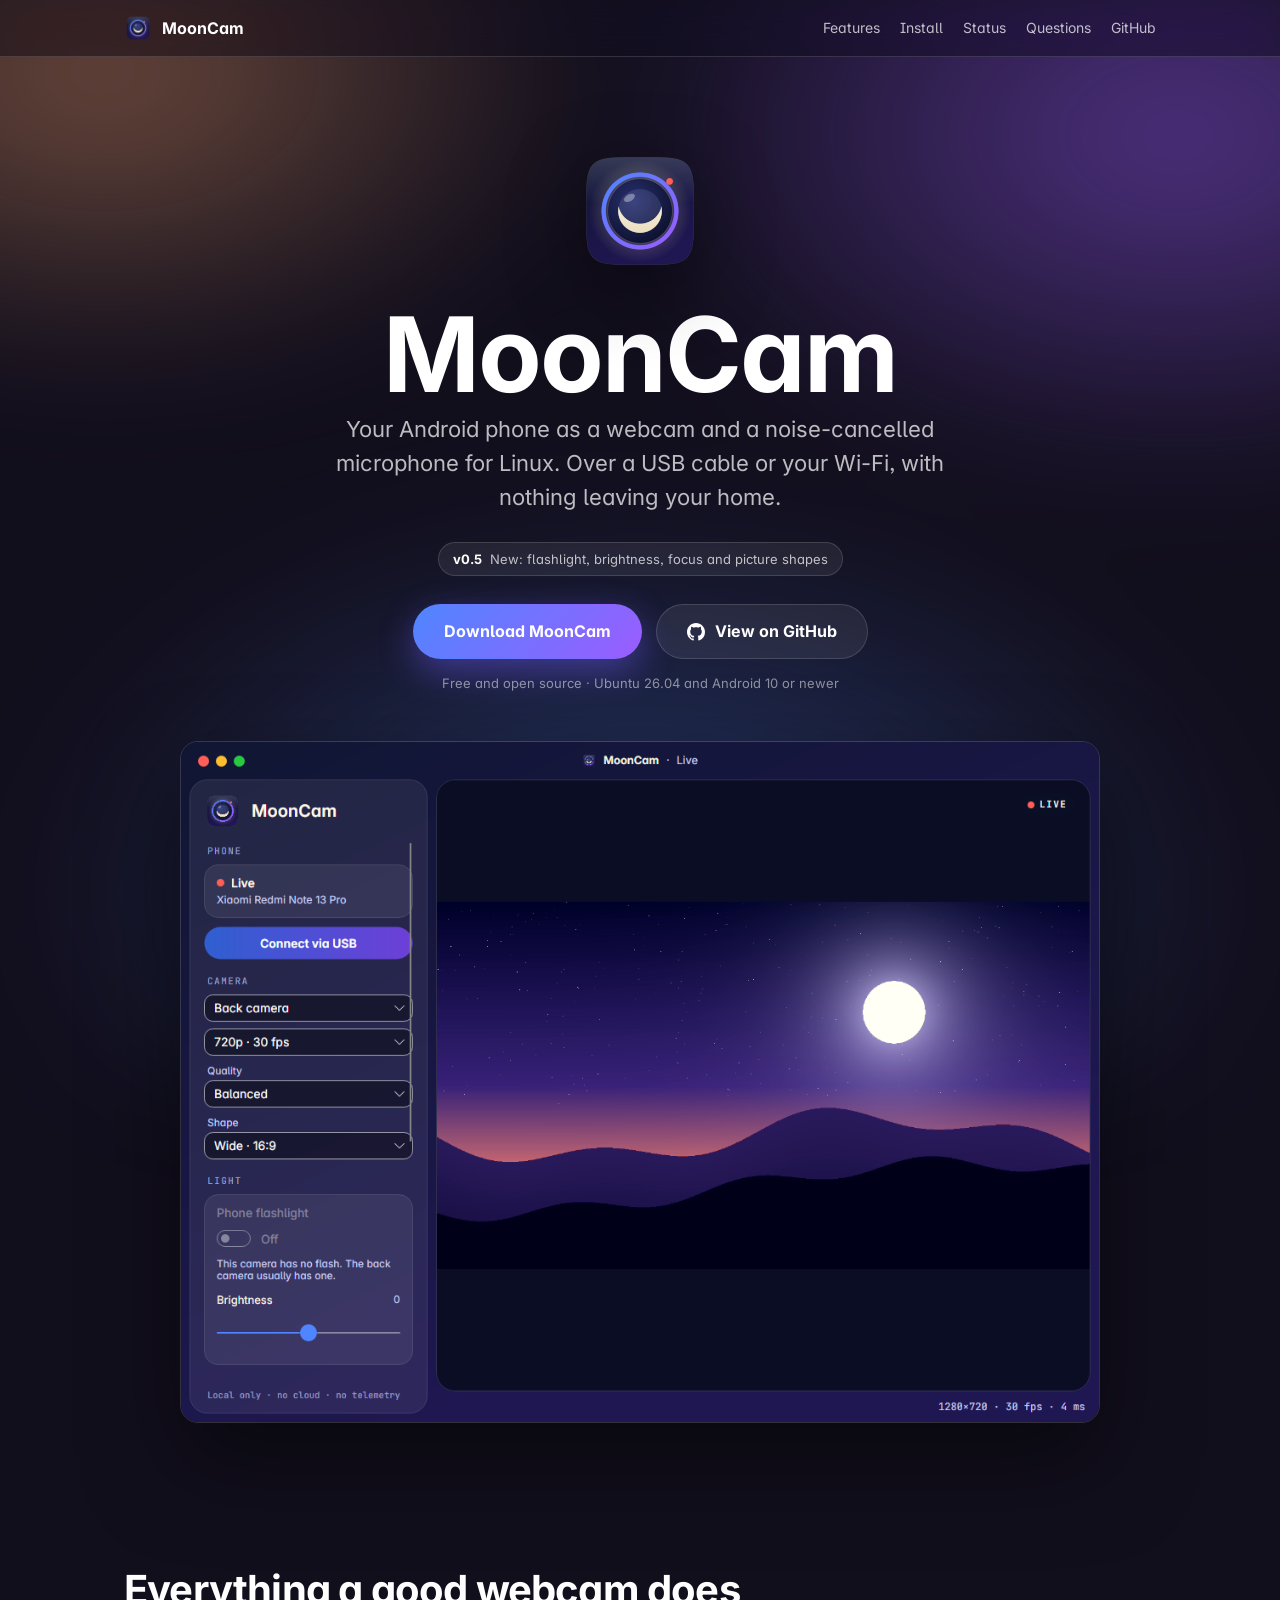
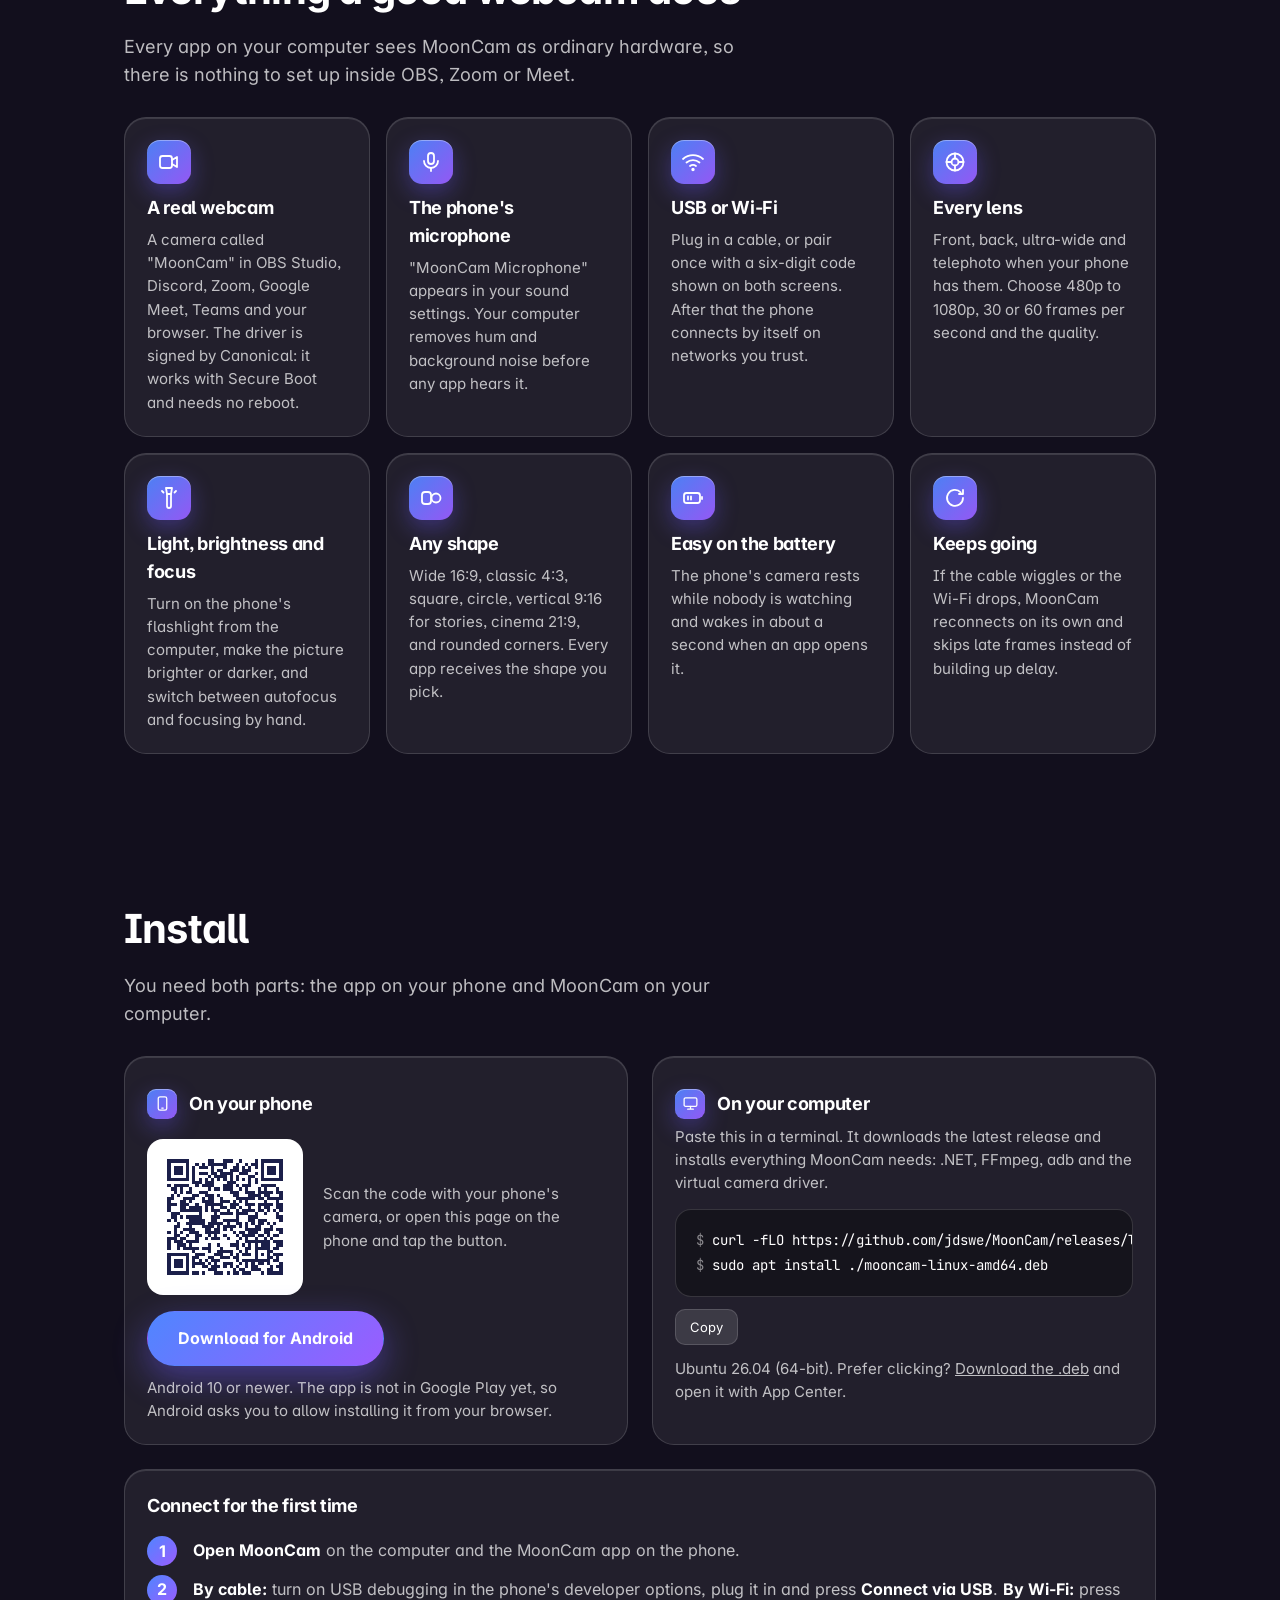
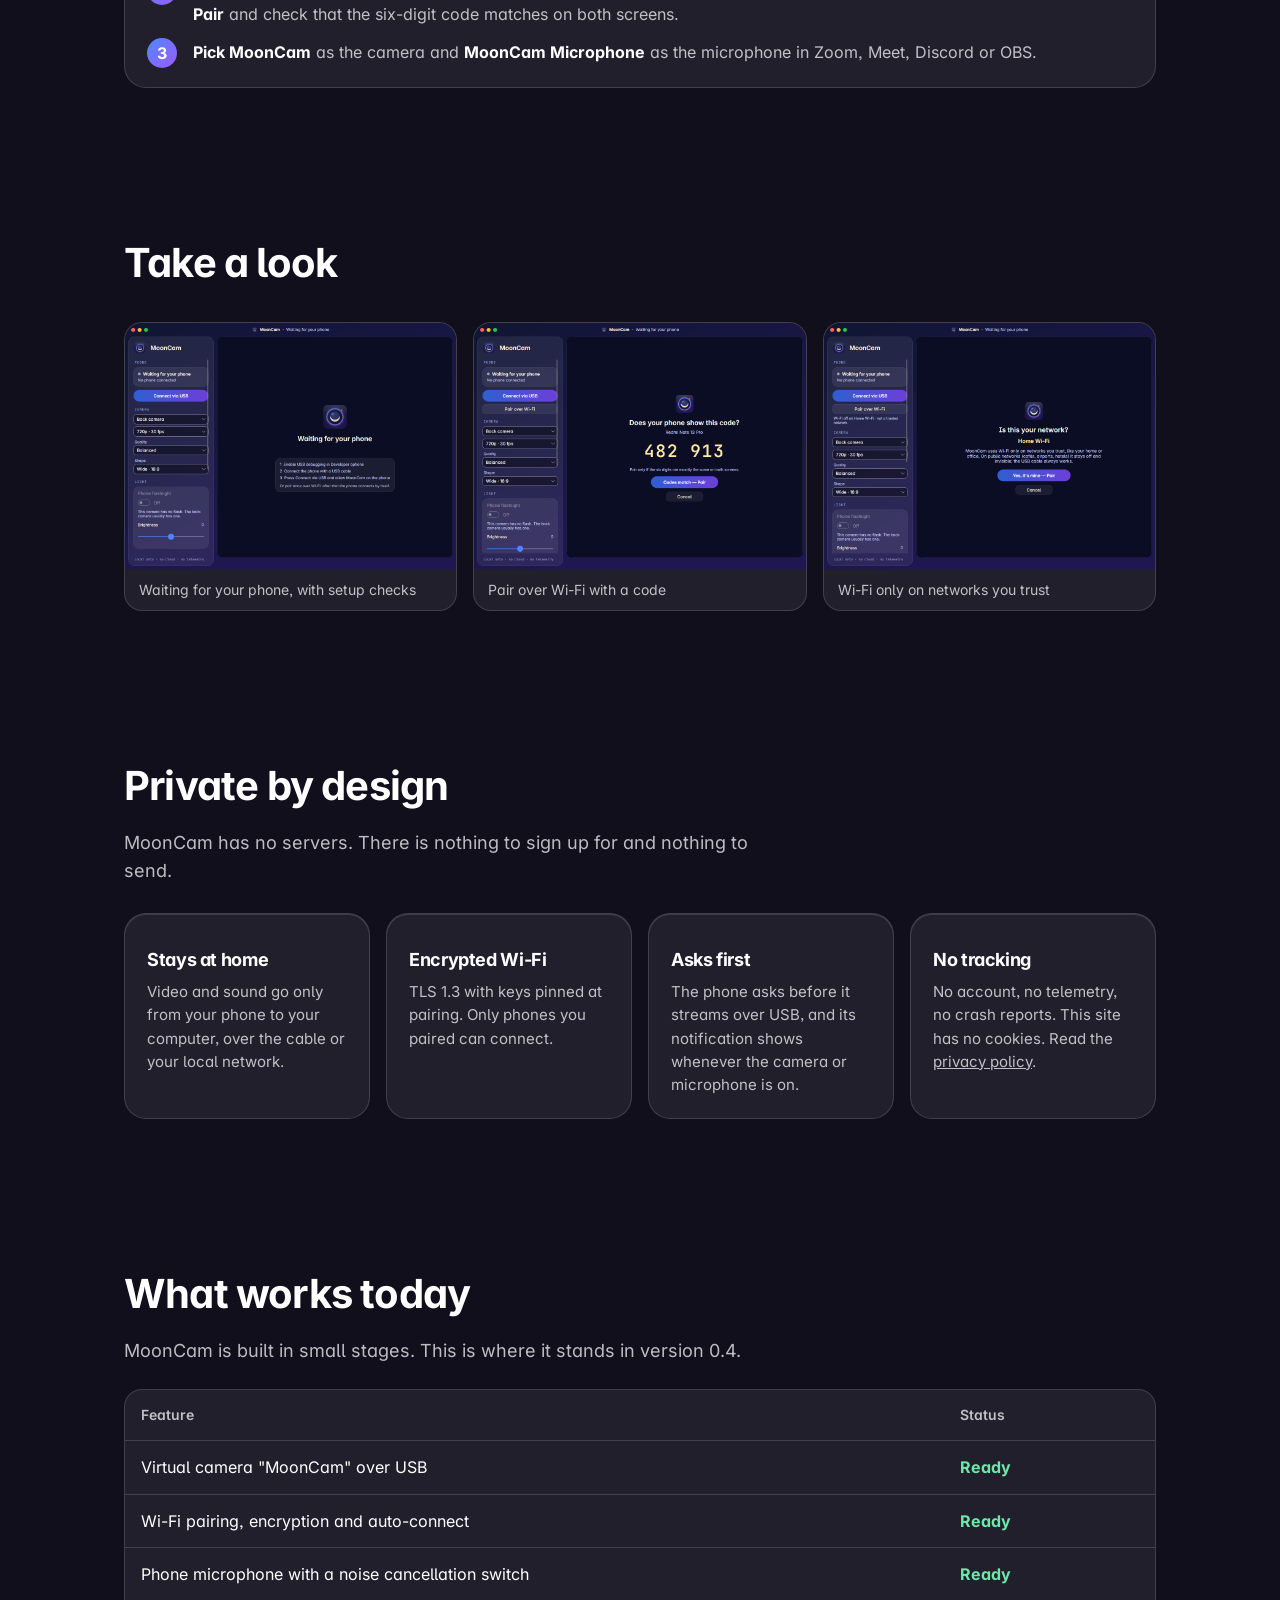
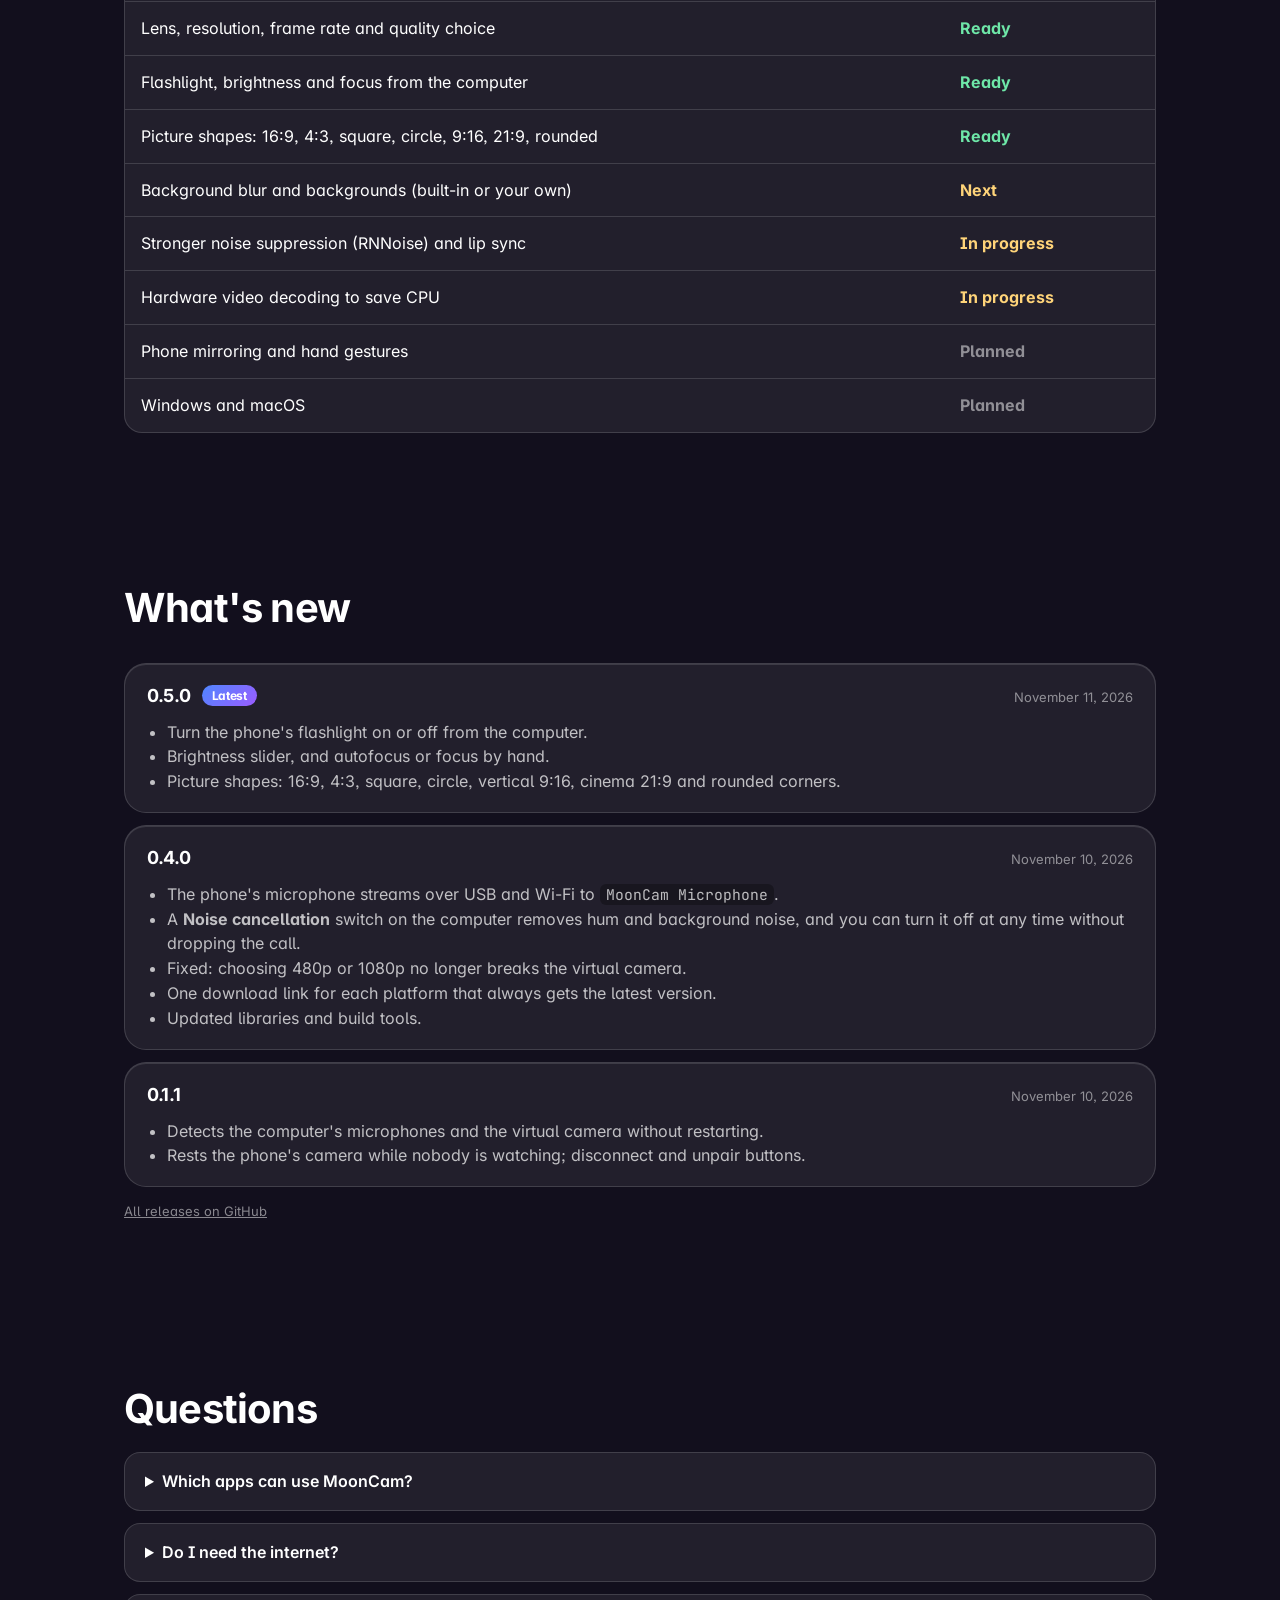
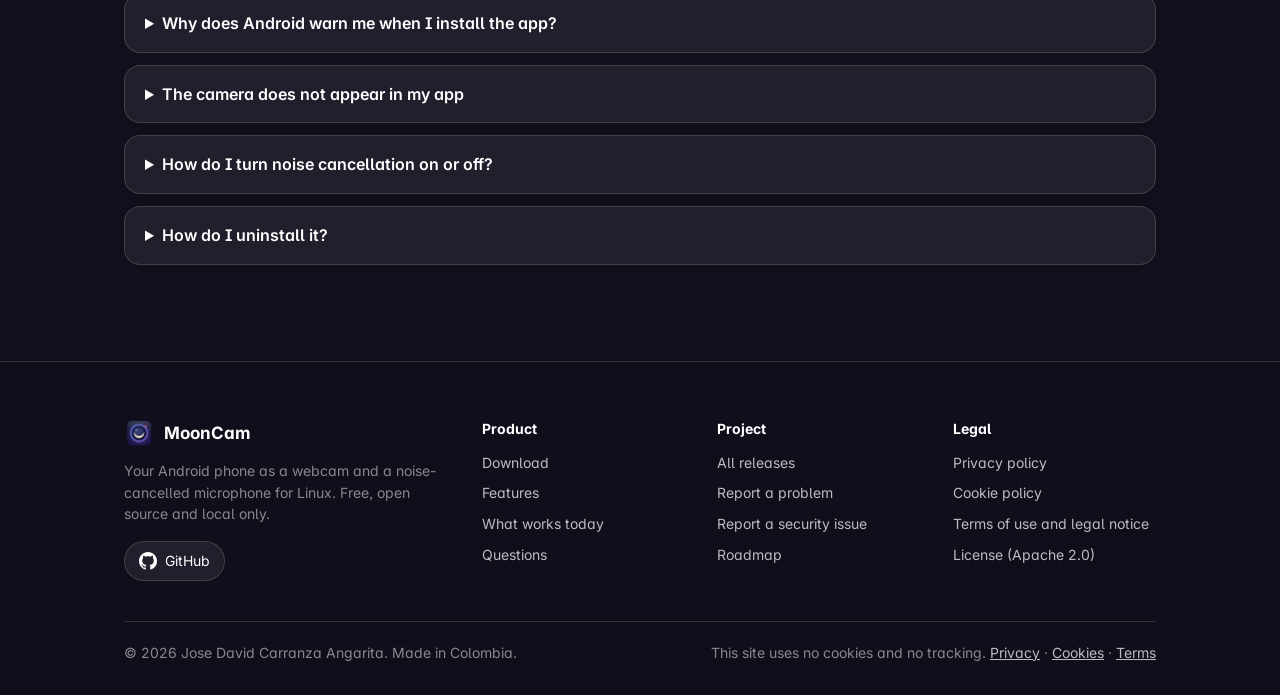
==== commit 5b7ba74c: "MoonCam 0.5.0: flashlight, brightness, focus and picture shapes - New adjust control: the computer t" ====
--- a/docs/index.html
+++ b/docs/index.html
@@ -28,7 +28,7 @@
     <img class="icon" src="img/icon.png" alt="MoonCam icon" width="132" height="132">
     <h1>MoonCam</h1>
     <p>Your Android phone as a webcam and a noise-cancelled microphone for Linux. Over a USB cable or your Wi-Fi, with nothing leaving your home.</p>
-    <a class="badge" href="#releases"><b>v0.4</b> New: the phone's microphone, with noise reduction</a>
+    <a class="badge" href="#releases"><b>v0.5</b> New: flashlight, brightness, focus and picture shapes</a>
     <div class="actions">
       <a class="btn btn-primary" href="#install">Download MoonCam</a>
       <a class="btn btn-ghost" href="https://github.com/jdswe/MoonCam">
@@ -67,6 +67,16 @@
           <span class="ic" aria-hidden="true"><svg viewBox="0 0 24 24"><circle cx="12" cy="12" r="8.5"/><circle cx="12" cy="12" r="3.5"/><path d="M12 3.5v5M20.5 12h-5M12 20.5v-5M3.5 12h5"/></svg></span>
           <h3>Every lens</h3>
           <p>Front, back, ultra-wide and telephoto when your phone has them. Choose 480p to 1080p, 30 or 60 frames per second and the quality.</p>
+        </div>
+        <div class="card">
+          <span class="ic" aria-hidden="true"><svg viewBox="0 0 24 24"><path d="M9 2h6l-1 6h-4z"/><path d="M10 8v12a2 2 0 0 0 4 0V8"/><path d="M5 5l1.5 1.5M19 5l-1.5 1.5"/></svg></span>
+          <h3>Light, brightness and focus</h3>
+          <p>Turn on the phone's flashlight from the computer, make the picture brighter or darker, and switch between autofocus and focusing by hand.</p>
+        </div>
+        <div class="card">
+          <span class="ic" aria-hidden="true"><svg viewBox="0 0 24 24"><rect x="3" y="6" width="9" height="12" rx="3"/><circle cx="17" cy="12" r="4.5"/></svg></span>
+          <h3>Any shape</h3>
+          <p>Wide 16:9, classic 4:3, square, circle, vertical 9:16 for stories, cinema 21:9, and rounded corners. Every app receives the shape you pick.</p>
         </div>
         <div class="card">
           <span class="ic" aria-hidden="true"><svg viewBox="0 0 24 24"><rect x="3" y="7" width="16" height="10" rx="2.5"/><path d="M21 11v2"/><path d="M7 10.5v3M10 10.5v3"/></svg></span>
@@ -155,6 +165,9 @@
             <tr><td>Wi-Fi pairing, encryption and auto-connect</td><td class="yes">Ready</td></tr>
             <tr><td>Phone microphone with a noise cancellation switch</td><td class="yes">Ready</td></tr>
             <tr><td>Lens, resolution, frame rate and quality choice</td><td class="yes">Ready</td></tr>
+            <tr><td>Flashlight, brightness and focus from the computer</td><td class="yes">Ready</td></tr>
+            <tr><td>Picture shapes: 16:9, 4:3, square, circle, 9:16, 21:9, rounded</td><td class="yes">Ready</td></tr>
+            <tr><td>Background blur and backgrounds (built-in or your own)</td><td class="part">Next</td></tr>
             <tr><td>Stronger noise suppression (RNNoise) and lip sync</td><td class="part">In progress</td></tr>
             <tr><td>Hardware video decoding to save CPU</td><td class="part">In progress</td></tr>
             <tr><td>Phone mirroring and hand gestures</td><td class="no">Planned</td></tr>
@@ -170,7 +183,15 @@
       <h2>What's new</h2>
       <div class="releases">
         <article class="card release">
-          <header><h3>0.4.0 <span class="latest">Latest</span></h3><time datetime="2026-11-10">November 10, 2026</time></header>
+          <header><h3>0.5.0 <span class="latest">Latest</span></h3><time datetime="2026-11-11">November 11, 2026</time></header>
+          <ul>
+            <li>Turn the phone's flashlight on or off from the computer.</li>
+            <li>Brightness slider, and autofocus or focus by hand.</li>
+            <li>Picture shapes: 16:9, 4:3, square, circle, vertical 9:16, cinema 21:9 and rounded corners.</li>
+          </ul>
+        </article>
+        <article class="card release">
+          <header><h3>0.4.0</h3><time datetime="2026-11-10">November 10, 2026</time></header>
           <ul>
             <li>The phone's microphone streams over USB and Wi-Fi to <code>MoonCam Microphone</code>.</li>
             <li>A <b>Noise cancellation</b> switch on the computer removes hum and background noise, and you can turn it off at any time without dropping the call.</li>
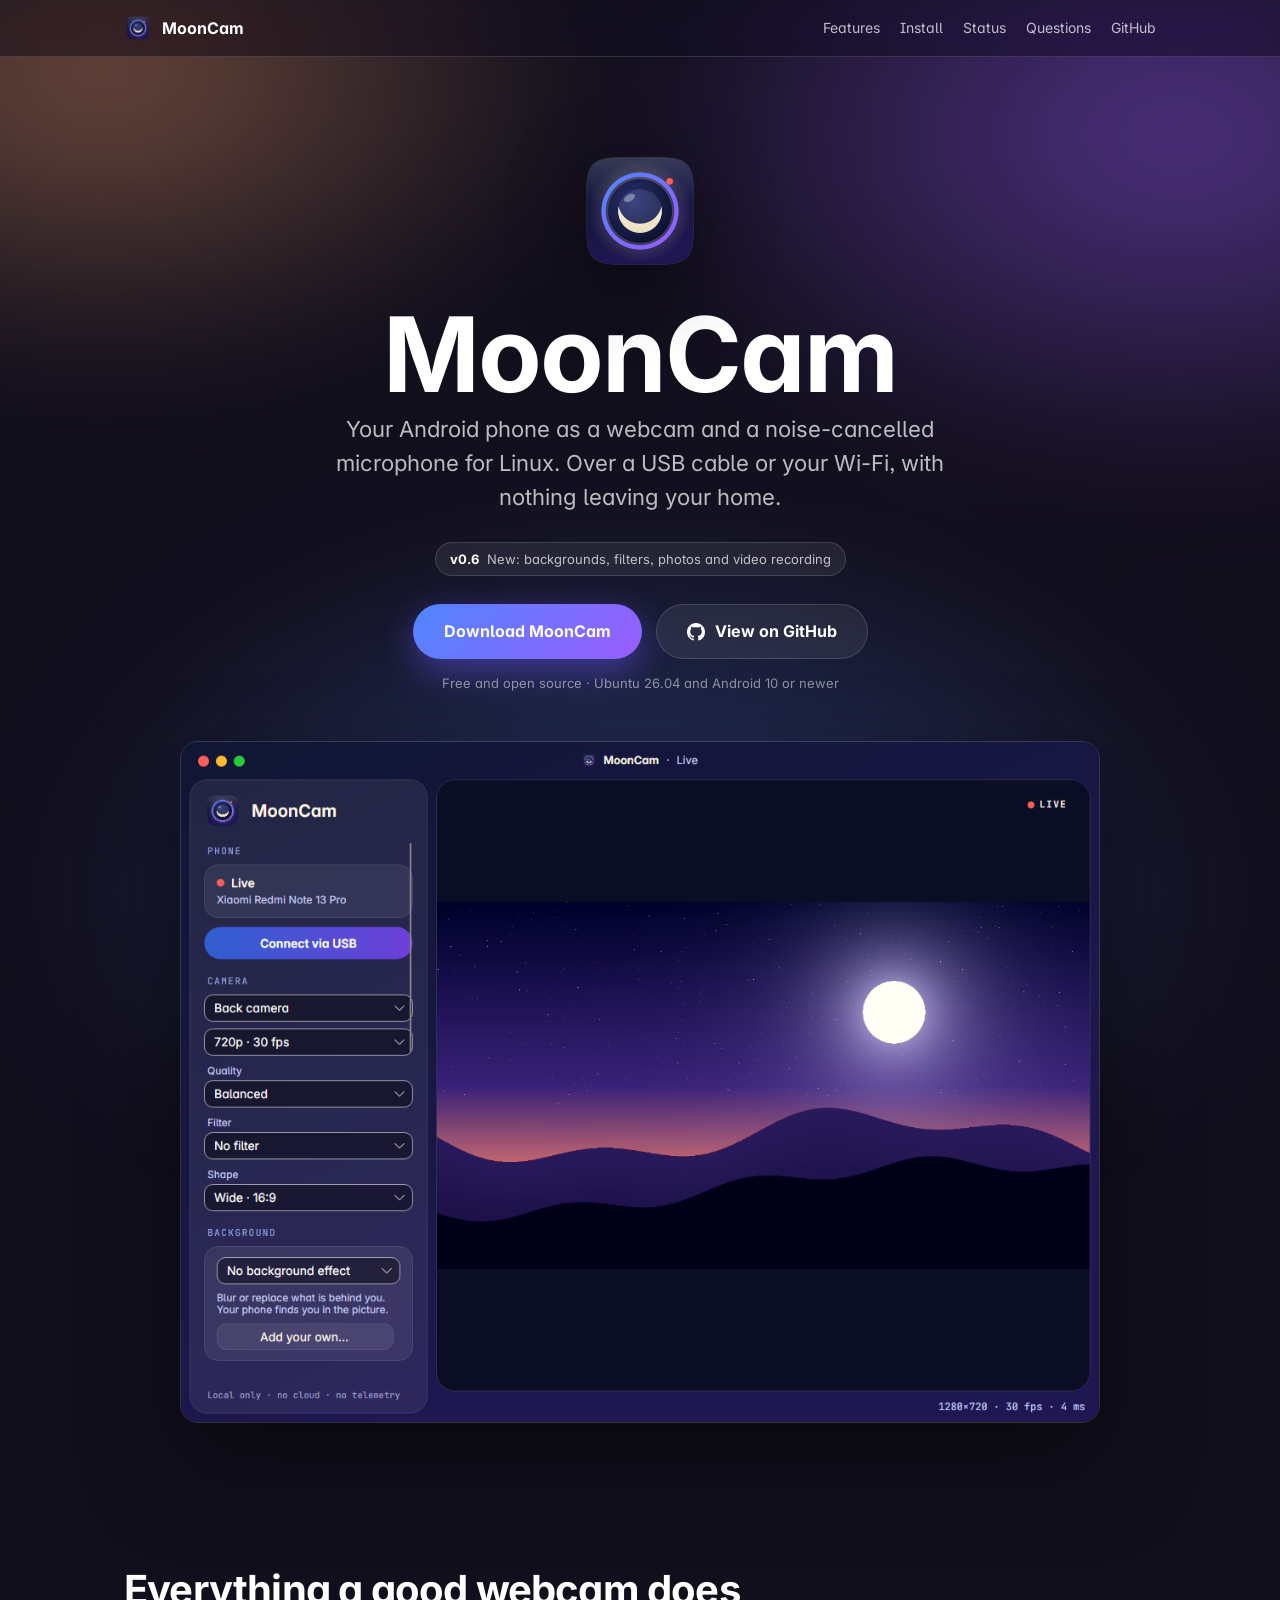
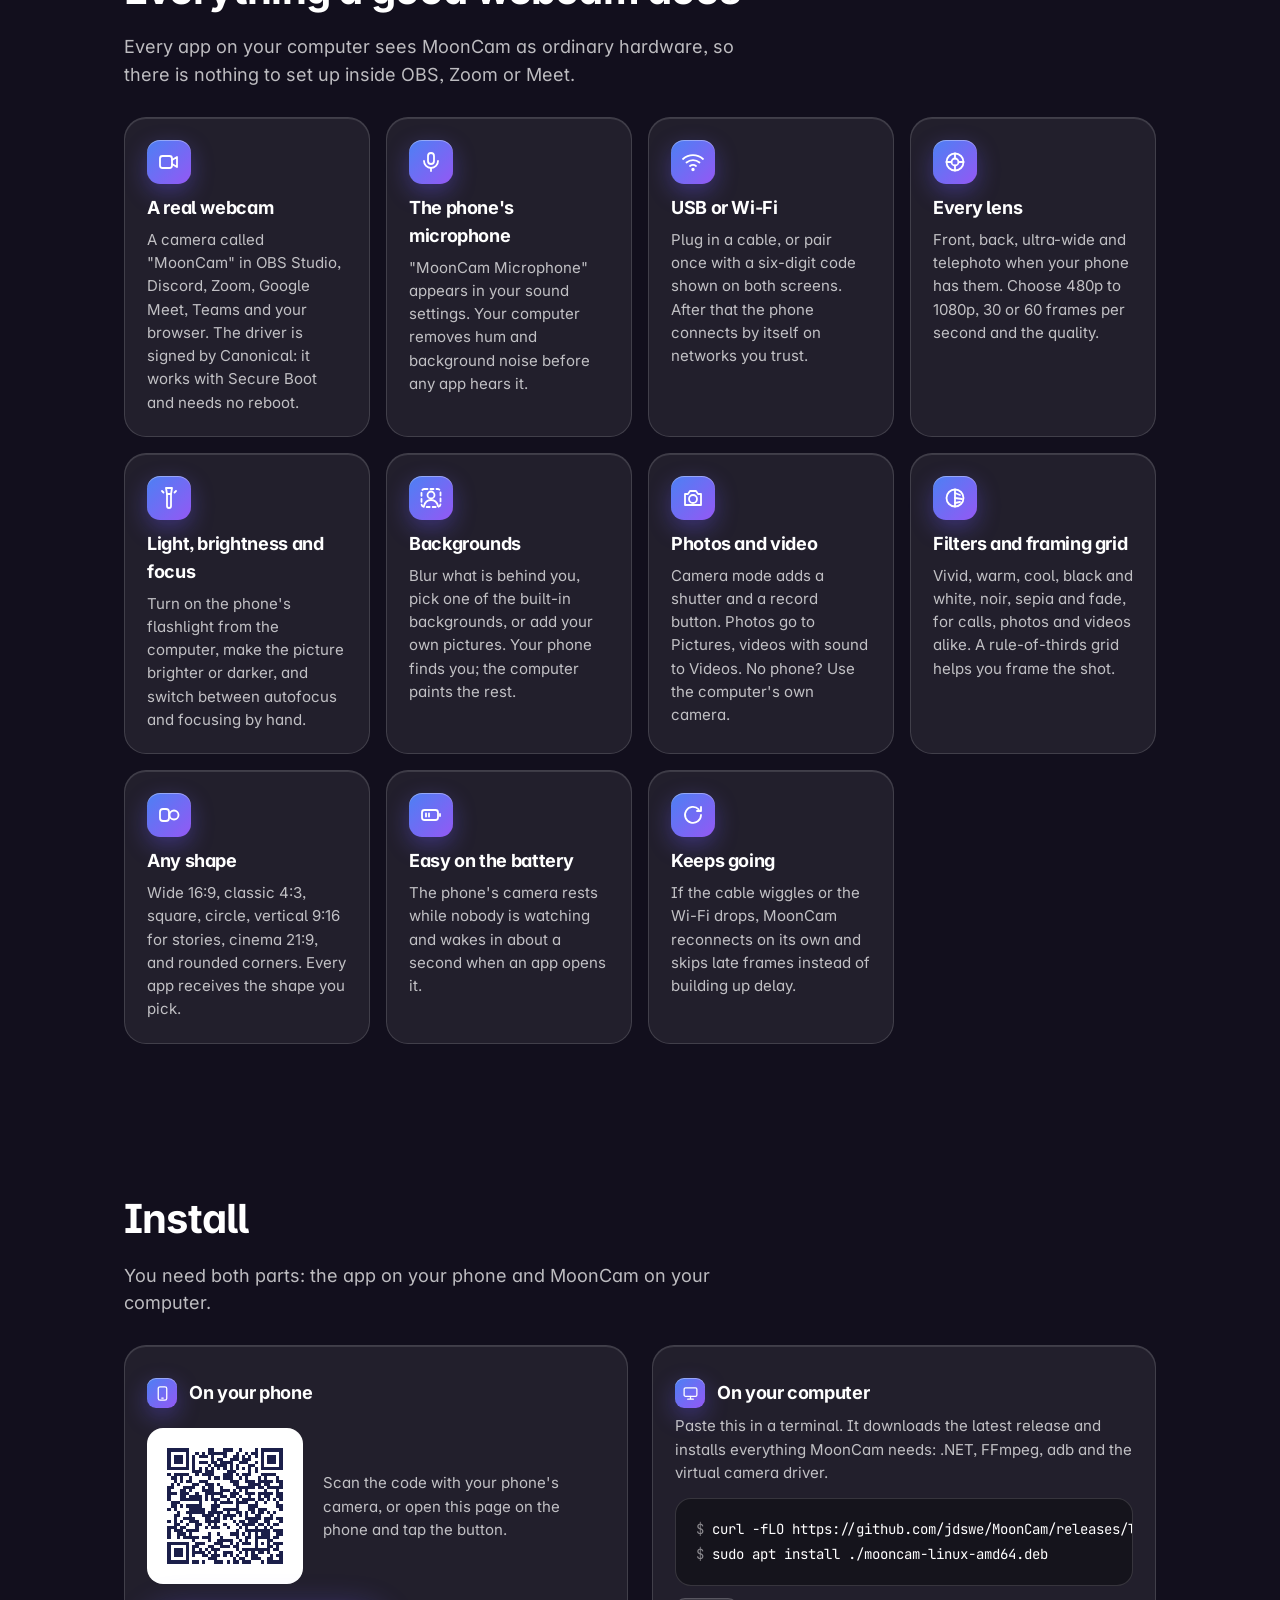
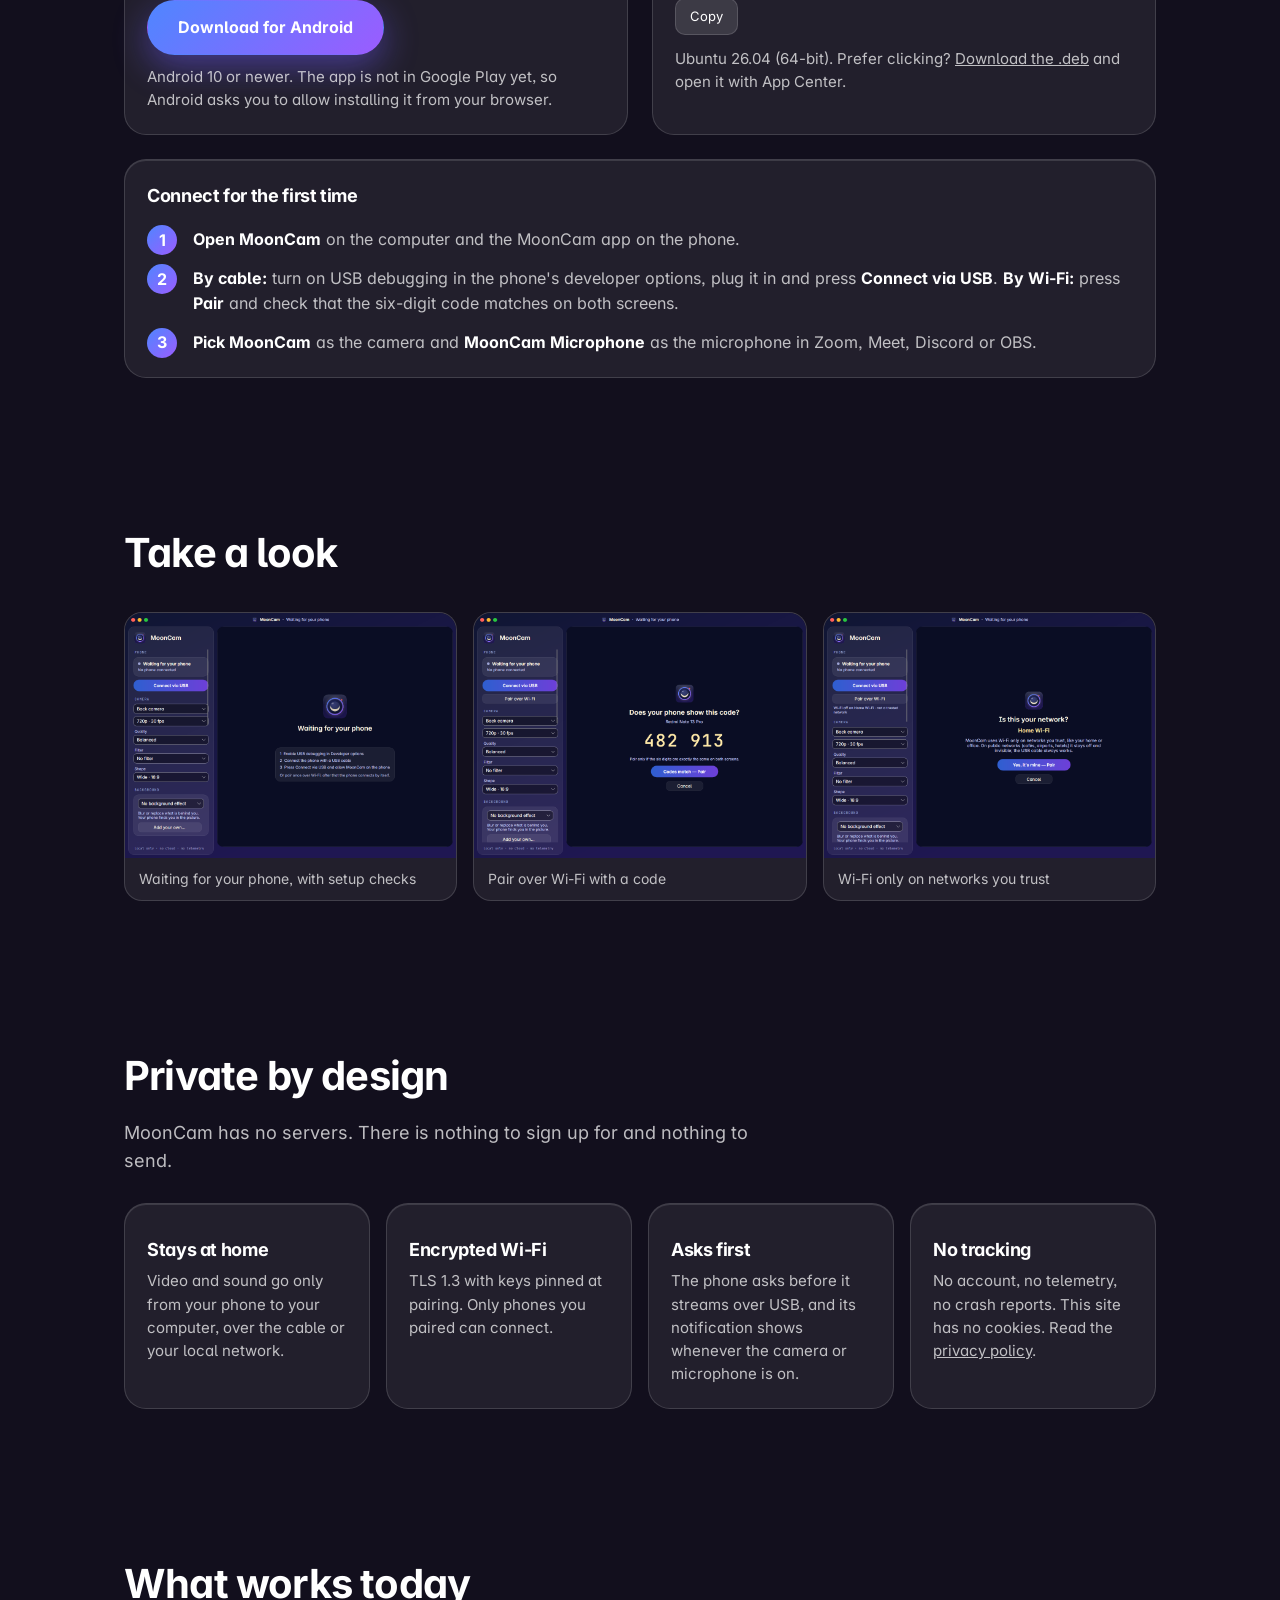
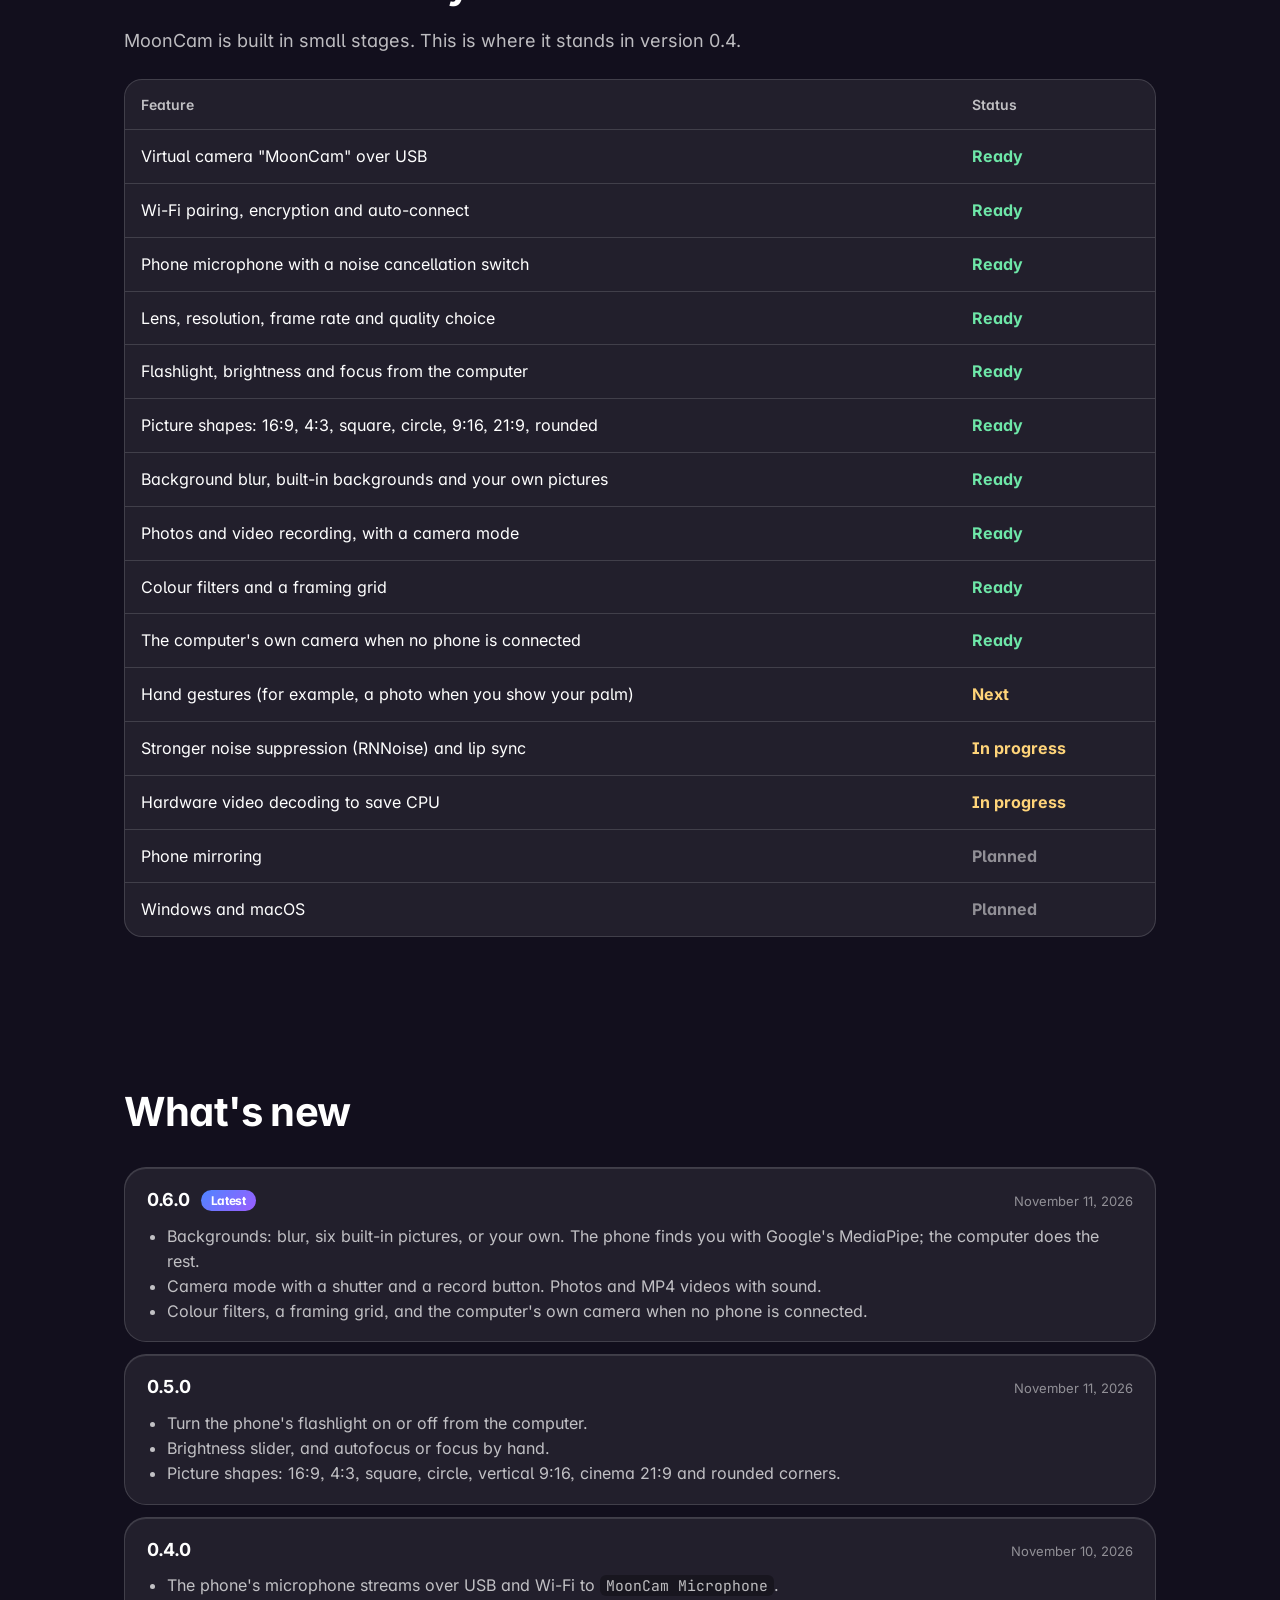
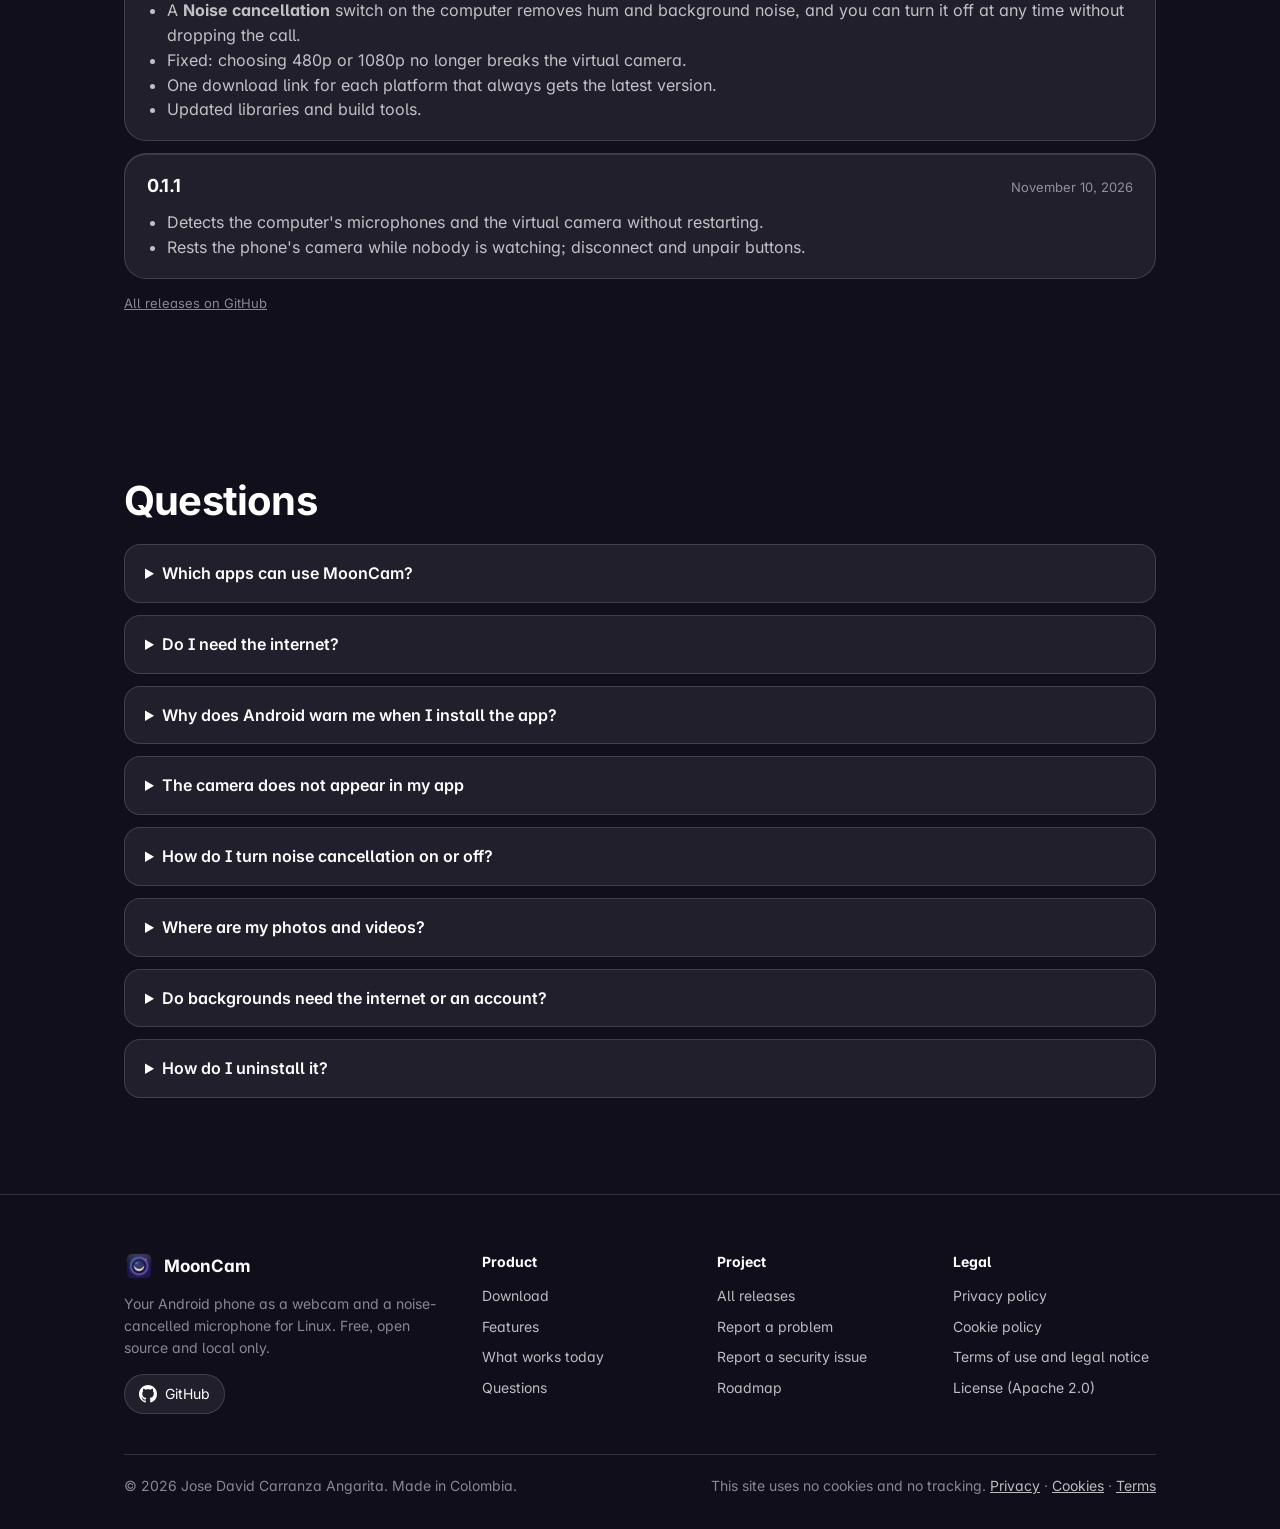
==== commit 85b790bb: "MoonCam 0.6.0: backgrounds, filters, framing grid and the computer's camera - Backgrounds: blur, six" ====
--- a/docs/index.html
+++ b/docs/index.html
@@ -28,7 +28,7 @@
     <img class="icon" src="img/icon.png" alt="MoonCam icon" width="132" height="132">
     <h1>MoonCam</h1>
     <p>Your Android phone as a webcam and a noise-cancelled microphone for Linux. Over a USB cable or your Wi-Fi, with nothing leaving your home.</p>
-    <a class="badge" href="#releases"><b>v0.5</b> New: flashlight, brightness, focus and picture shapes</a>
+    <a class="badge" href="#releases"><b>v0.6</b> New: backgrounds, filters, photos and video recording</a>
     <div class="actions">
       <a class="btn btn-primary" href="#install">Download MoonCam</a>
       <a class="btn btn-ghost" href="https://github.com/jdswe/MoonCam">
@@ -72,6 +72,21 @@
           <span class="ic" aria-hidden="true"><svg viewBox="0 0 24 24"><path d="M9 2h6l-1 6h-4z"/><path d="M10 8v12a2 2 0 0 0 4 0V8"/><path d="M5 5l1.5 1.5M19 5l-1.5 1.5"/></svg></span>
           <h3>Light, brightness and focus</h3>
           <p>Turn on the phone's flashlight from the computer, make the picture brighter or darker, and switch between autofocus and focusing by hand.</p>
+        </div>
+        <div class="card">
+          <span class="ic" aria-hidden="true"><svg viewBox="0 0 24 24"><circle cx="12" cy="9" r="3.5"/><path d="M5 20c1-4 4-6 7-6s6 2 7 6"/><rect x="2.5" y="3" width="19" height="18" rx="3" stroke-dasharray="3 3"/></svg></span>
+          <h3>Backgrounds</h3>
+          <p>Blur what is behind you, pick one of the built-in backgrounds, or add your own pictures. Your phone finds you; the computer paints the rest.</p>
+        </div>
+        <div class="card">
+          <span class="ic" aria-hidden="true"><svg viewBox="0 0 24 24"><circle cx="12" cy="13" r="4"/><path d="M4 8h3l2-3h6l2 3h3v11H4z"/></svg></span>
+          <h3>Photos and video</h3>
+          <p>Camera mode adds a shutter and a record button. Photos go to Pictures, videos with sound to Videos. No phone? Use the computer's own camera.</p>
+        </div>
+        <div class="card">
+          <span class="ic" aria-hidden="true"><svg viewBox="0 0 24 24"><circle cx="12" cy="12" r="8.5"/><path d="M12 3.5v17"/><path d="M12 7l5 2M12 12l7 1M12 17l5-1"/></svg></span>
+          <h3>Filters and framing grid</h3>
+          <p>Vivid, warm, cool, black and white, noir, sepia and fade, for calls, photos and videos alike. A rule-of-thirds grid helps you frame the shot.</p>
         </div>
         <div class="card">
           <span class="ic" aria-hidden="true"><svg viewBox="0 0 24 24"><rect x="3" y="6" width="9" height="12" rx="3"/><circle cx="17" cy="12" r="4.5"/></svg></span>
@@ -167,10 +182,14 @@
             <tr><td>Lens, resolution, frame rate and quality choice</td><td class="yes">Ready</td></tr>
             <tr><td>Flashlight, brightness and focus from the computer</td><td class="yes">Ready</td></tr>
             <tr><td>Picture shapes: 16:9, 4:3, square, circle, 9:16, 21:9, rounded</td><td class="yes">Ready</td></tr>
-            <tr><td>Background blur and backgrounds (built-in or your own)</td><td class="part">Next</td></tr>
+            <tr><td>Background blur, built-in backgrounds and your own pictures</td><td class="yes">Ready</td></tr>
+            <tr><td>Photos and video recording, with a camera mode</td><td class="yes">Ready</td></tr>
+            <tr><td>Colour filters and a framing grid</td><td class="yes">Ready</td></tr>
+            <tr><td>The computer's own camera when no phone is connected</td><td class="yes">Ready</td></tr>
+            <tr><td>Hand gestures (for example, a photo when you show your palm)</td><td class="part">Next</td></tr>
             <tr><td>Stronger noise suppression (RNNoise) and lip sync</td><td class="part">In progress</td></tr>
             <tr><td>Hardware video decoding to save CPU</td><td class="part">In progress</td></tr>
-            <tr><td>Phone mirroring and hand gestures</td><td class="no">Planned</td></tr>
+            <tr><td>Phone mirroring</td><td class="no">Planned</td></tr>
             <tr><td>Windows and macOS</td><td class="no">Planned</td></tr>
           </tbody>
         </table>
@@ -183,7 +202,15 @@
       <h2>What's new</h2>
       <div class="releases">
         <article class="card release">
-          <header><h3>0.5.0 <span class="latest">Latest</span></h3><time datetime="2026-11-11">November 11, 2026</time></header>
+          <header><h3>0.6.0 <span class="latest">Latest</span></h3><time datetime="2026-11-11">November 11, 2026</time></header>
+          <ul>
+            <li>Backgrounds: blur, six built-in pictures, or your own. The phone finds you with Google's MediaPipe; the computer does the rest.</li>
+            <li>Camera mode with a shutter and a record button. Photos and MP4 videos with sound.</li>
+            <li>Colour filters, a framing grid, and the computer's own camera when no phone is connected.</li>
+          </ul>
+        </article>
+        <article class="card release">
+          <header><h3>0.5.0</h3><time datetime="2026-11-11">November 11, 2026</time></header>
           <ul>
             <li>Turn the phone's flashlight on or off from the computer.</li>
             <li>Brightness slider, and autofocus or focus by hand.</li>
@@ -220,6 +247,8 @@
       <details><summary>Why does Android warn me when I install the app?</summary><p>The app is downloaded from this project's GitHub releases instead of Google Play, so Android asks you to allow installs from your browser. The source code is public.</p></details>
       <details><summary>The camera does not appear in my app</summary><p>Open MoonCam: the setup panel shows what is missing and installs it with one click. Then reopen the app that should use the camera.</p></details>
       <details><summary>How do I turn noise cancellation on or off?</summary><p>In MoonCam on the computer, use the <b>Noise cancellation</b> switch under Microphone. It takes effect at once, even during a call, and apps keep using "MoonCam Microphone".</p></details>
+      <details><summary>Where are my photos and videos?</summary><p>In your Pictures/MoonCam and Videos/MoonCam folders. In MoonCam, "Open photos and videos" opens them. Photos and videos include the shape, filter and background you chose.</p></details>
+      <details><summary>Do backgrounds need the internet or an account?</summary><p>No. The phone recognises you on the device with an on-device model, and only a small outline of you travels to your computer over the cable or your Wi-Fi.</p></details>
       <details><summary>How do I uninstall it?</summary><p>On the computer run <code>sudo apt remove mooncam</code>. On the phone, uninstall it like any other app.</p></details>
     </div>
   </section>
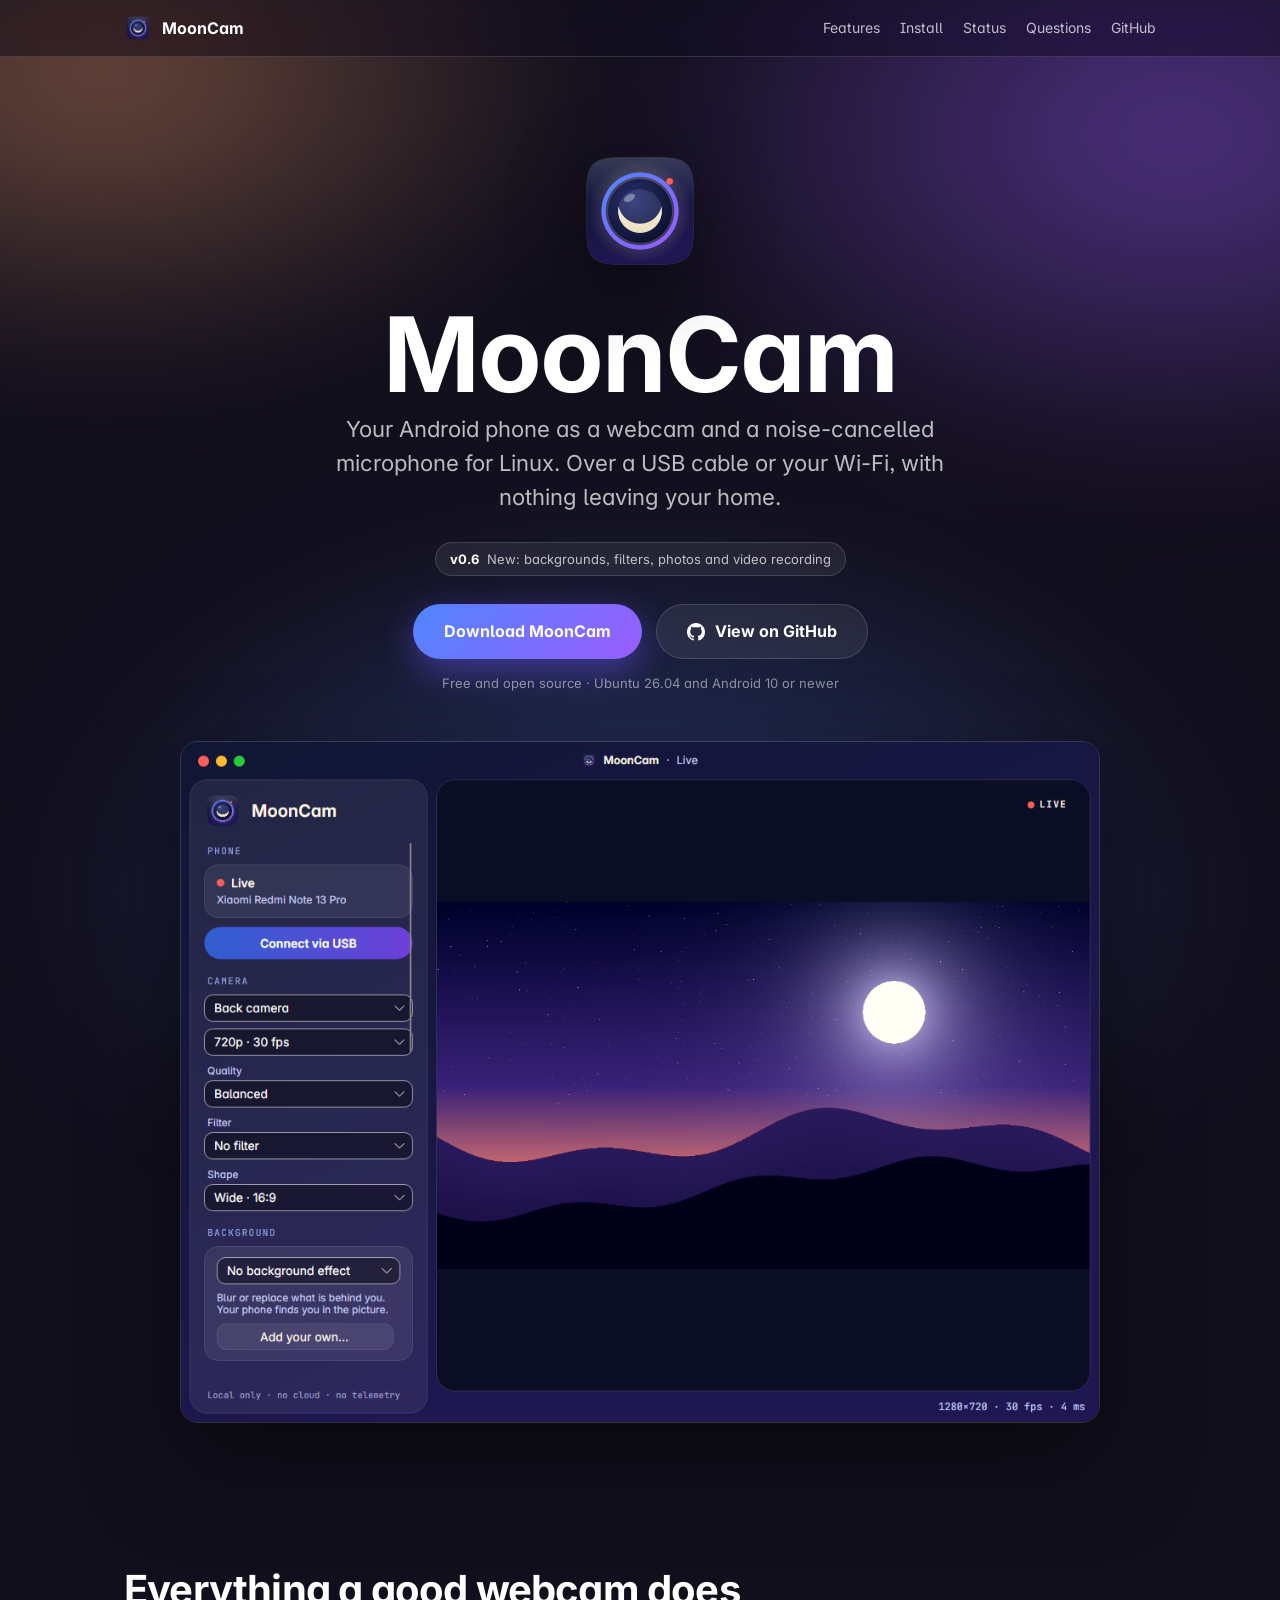
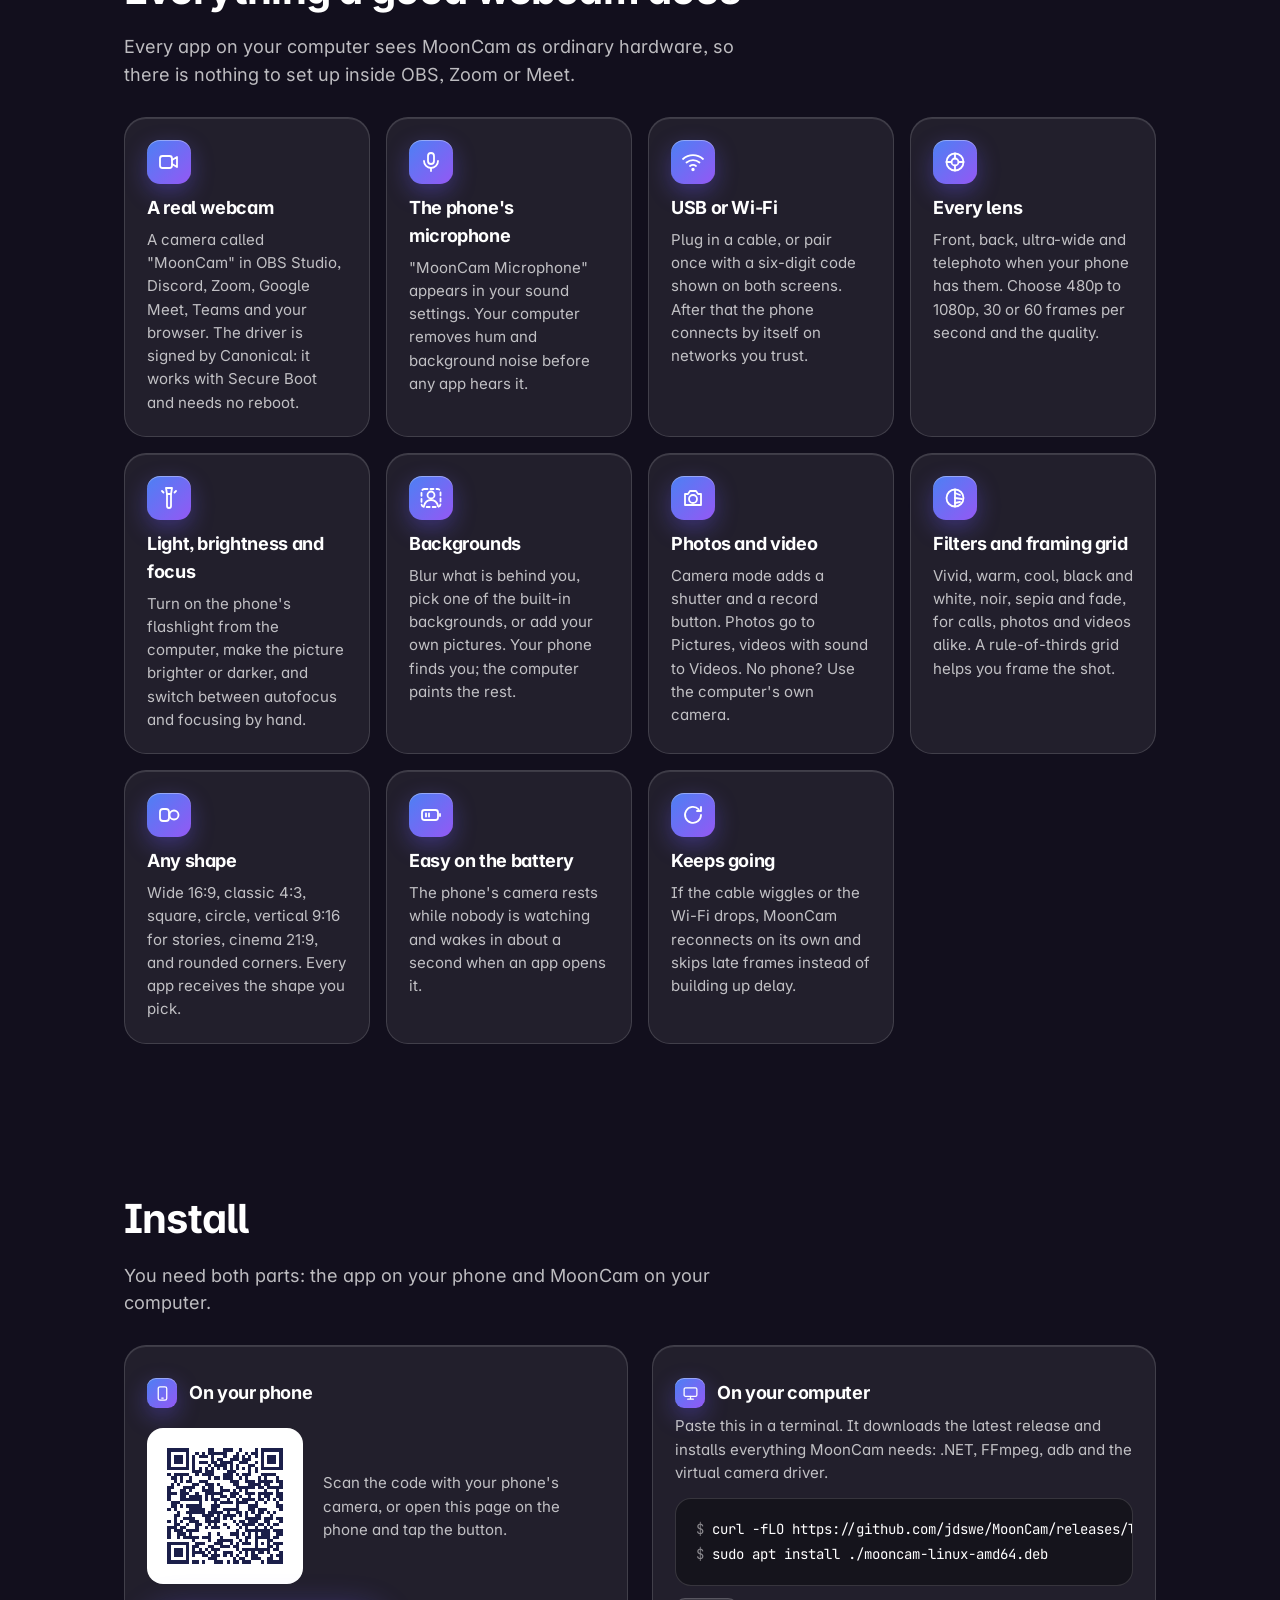
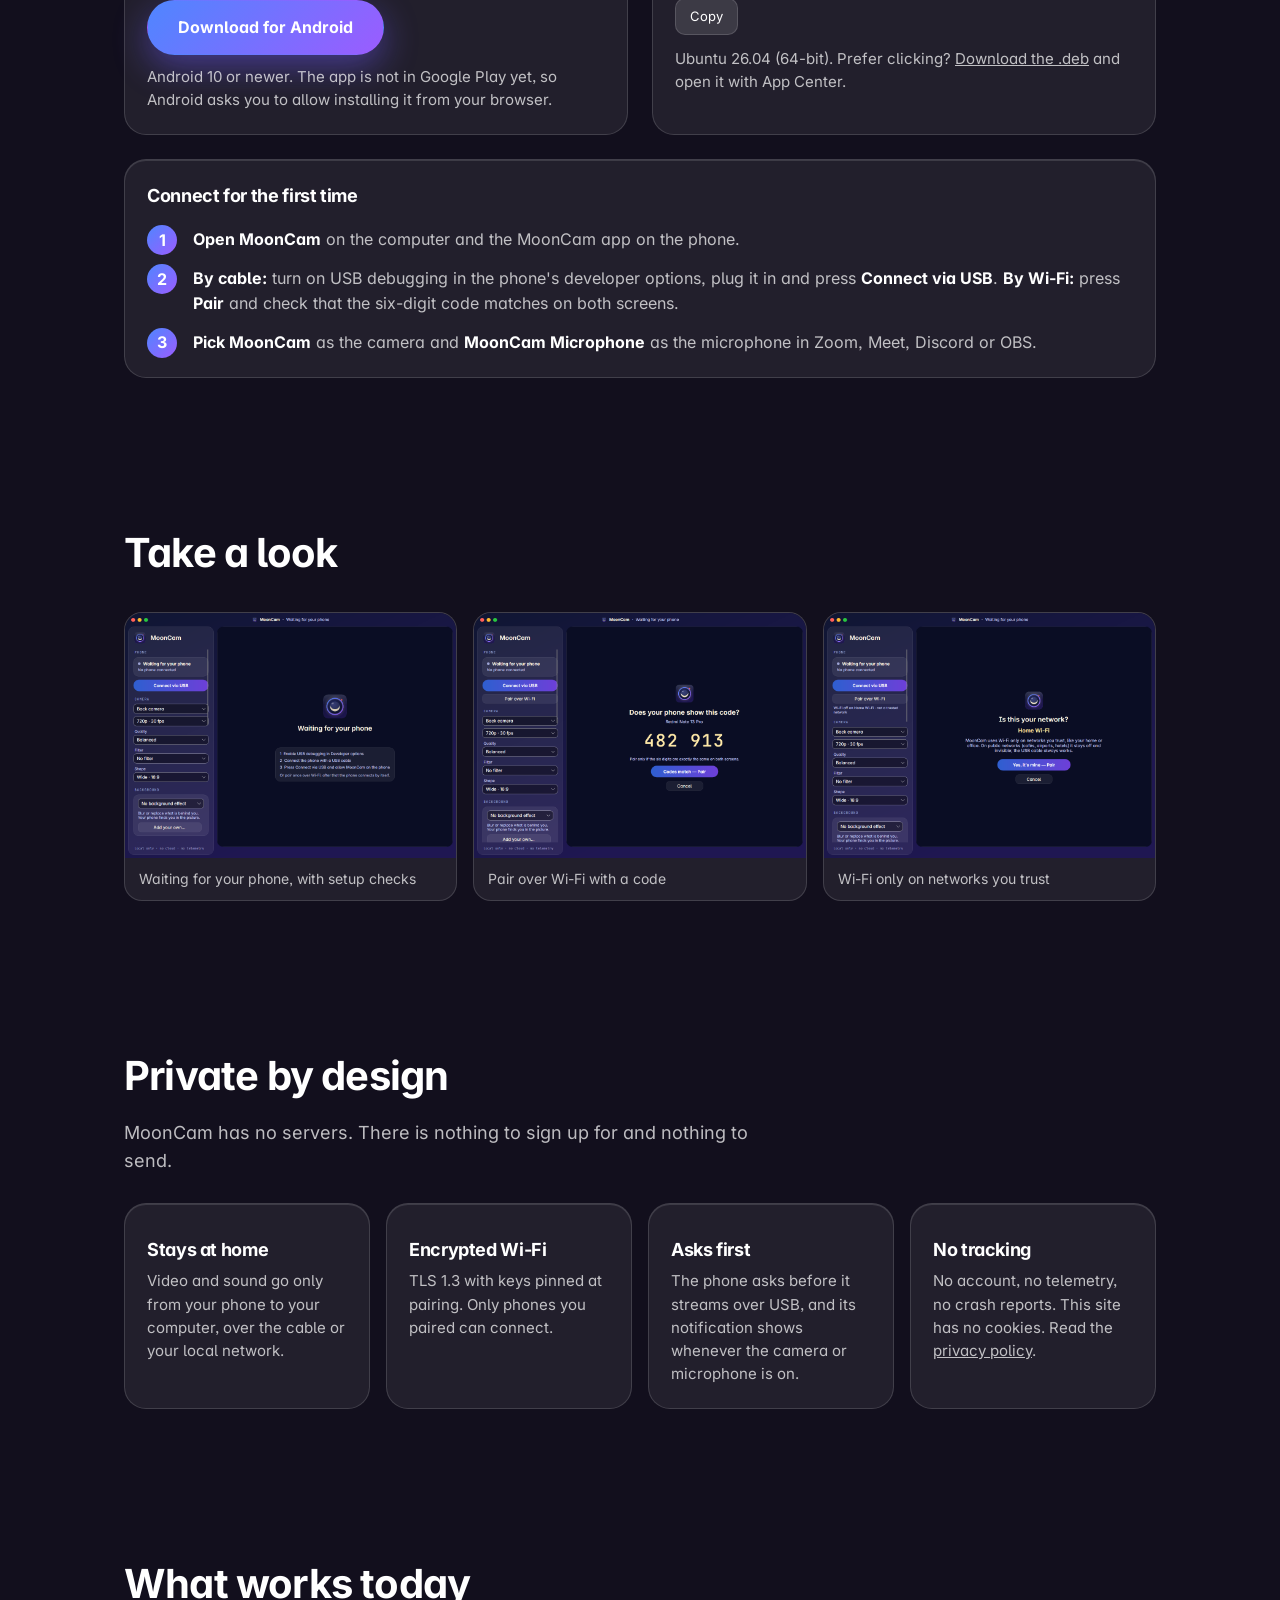
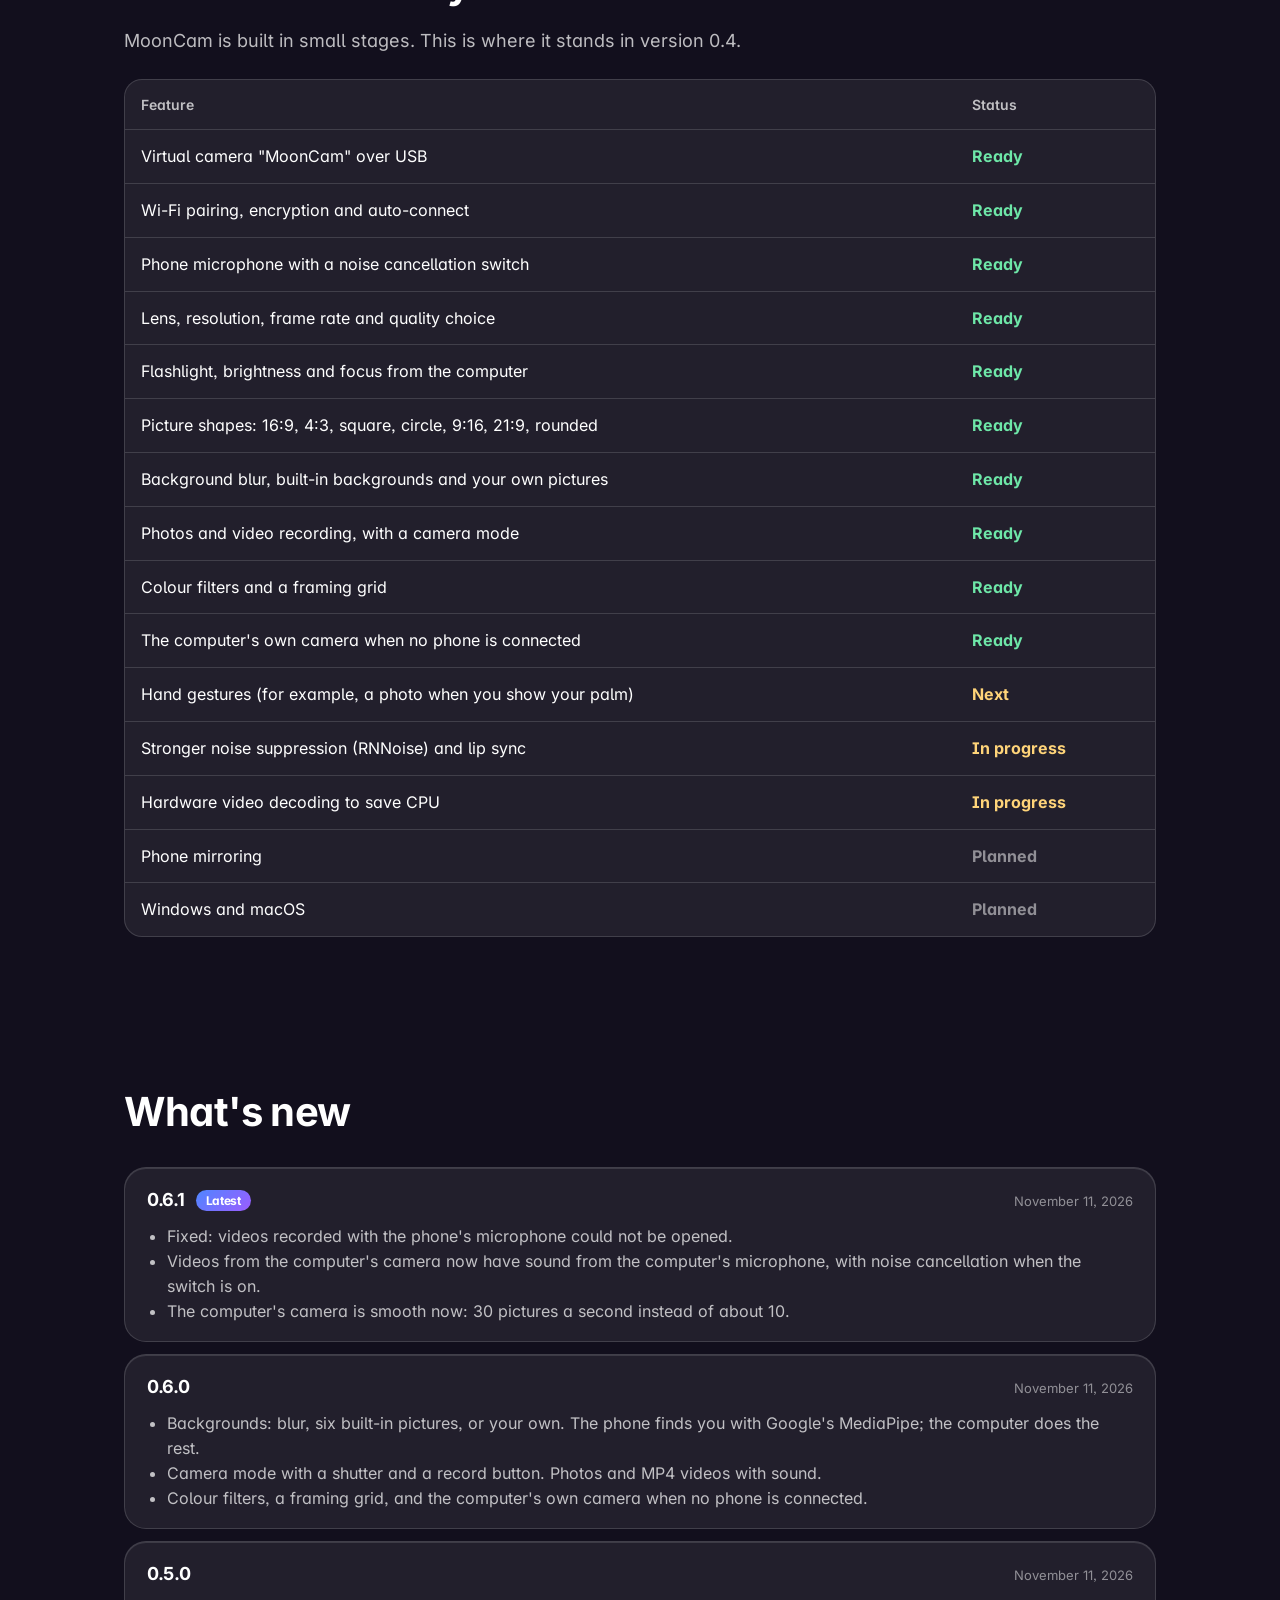
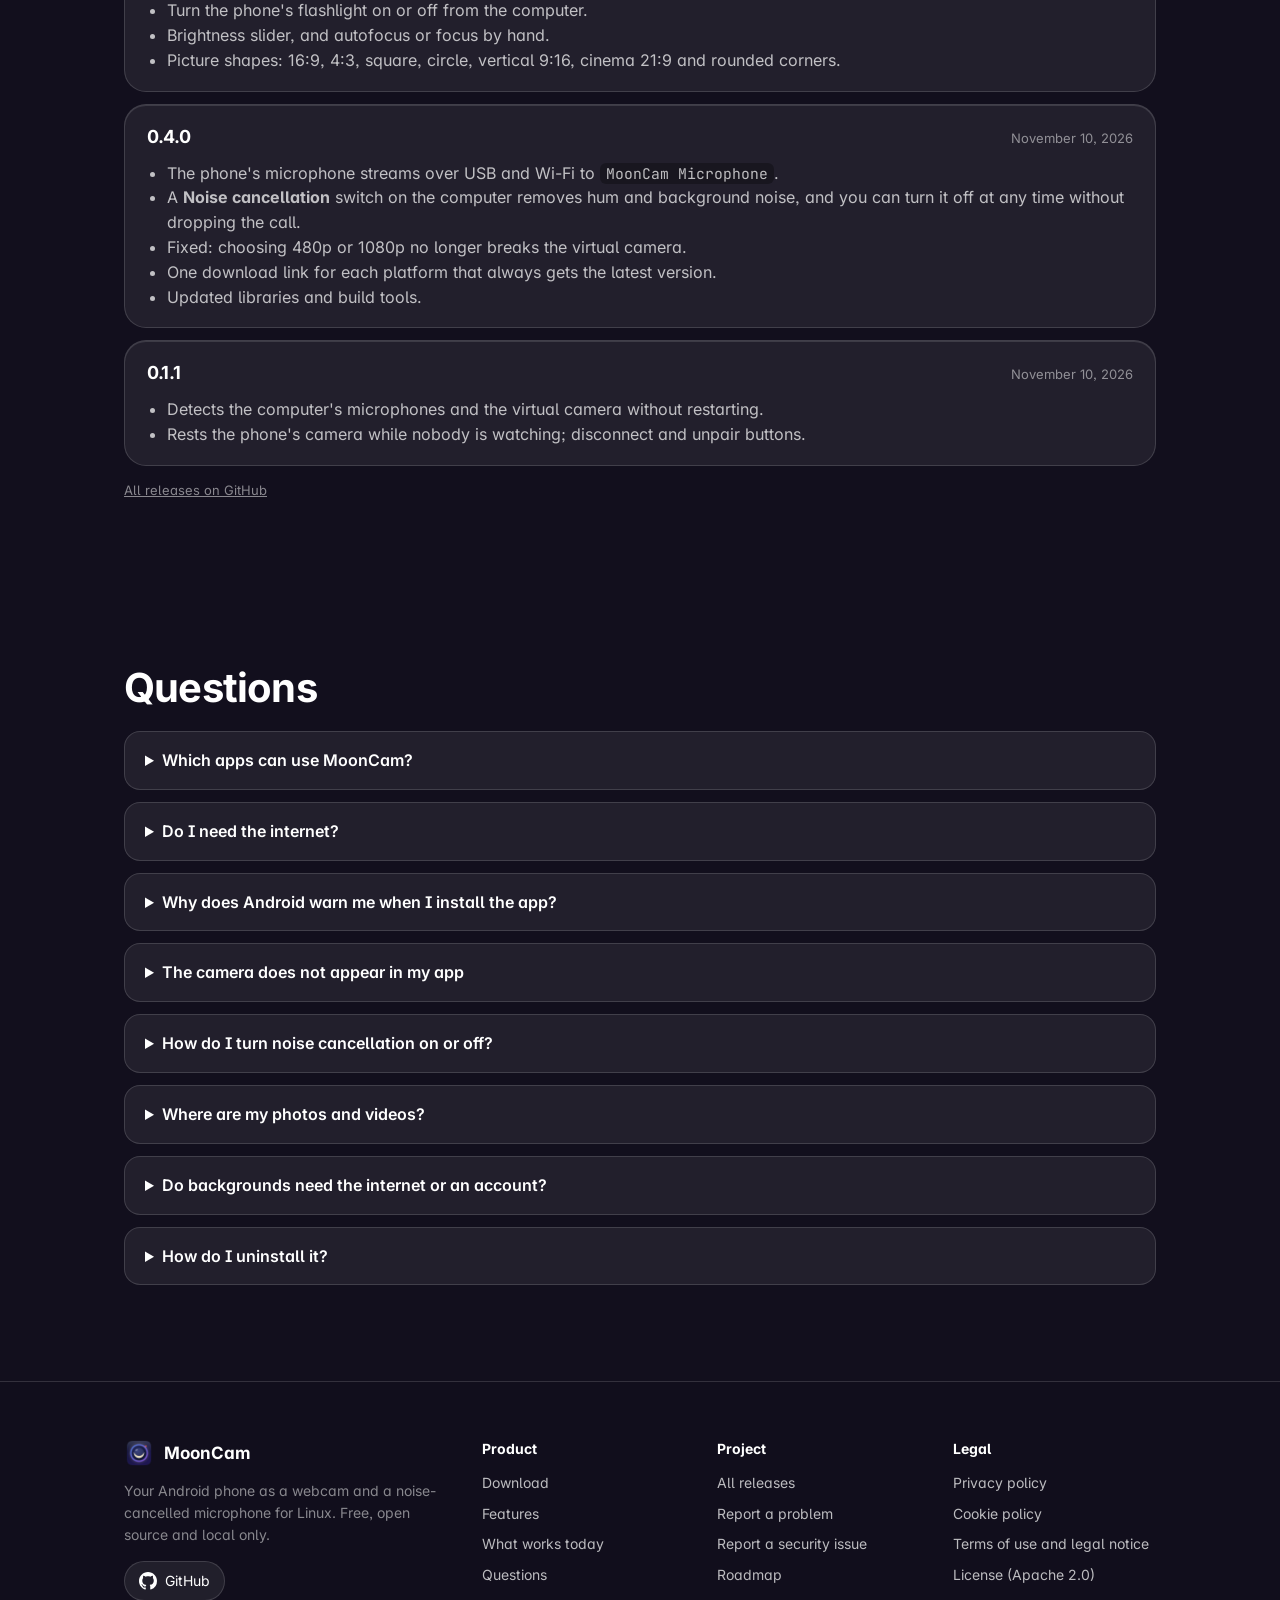
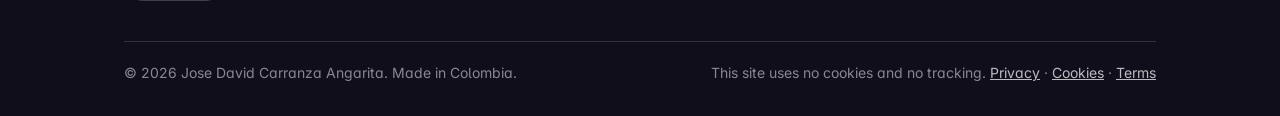
==== commit 1dfc4c6e: "Fix recordings that could not be opened; record sound with the computer's camera - A recording with " ====
--- a/docs/index.html
+++ b/docs/index.html
@@ -202,7 +202,15 @@
       <h2>What's new</h2>
       <div class="releases">
         <article class="card release">
-          <header><h3>0.6.0 <span class="latest">Latest</span></h3><time datetime="2026-11-11">November 11, 2026</time></header>
+          <header><h3>0.6.1 <span class="latest">Latest</span></h3><time datetime="2026-11-11">November 11, 2026</time></header>
+          <ul>
+            <li>Fixed: videos recorded with the phone's microphone could not be opened.</li>
+            <li>Videos from the computer's camera now have sound from the computer's microphone, with noise cancellation when the switch is on.</li>
+            <li>The computer's camera is smooth now: 30 pictures a second instead of about 10.</li>
+          </ul>
+        </article>
+        <article class="card release">
+          <header><h3>0.6.0</h3><time datetime="2026-11-11">November 11, 2026</time></header>
           <ul>
             <li>Backgrounds: blur, six built-in pictures, or your own. The phone finds you with Google's MediaPipe; the computer does the rest.</li>
             <li>Camera mode with a shutter and a record button. Photos and MP4 videos with sound.</li>
